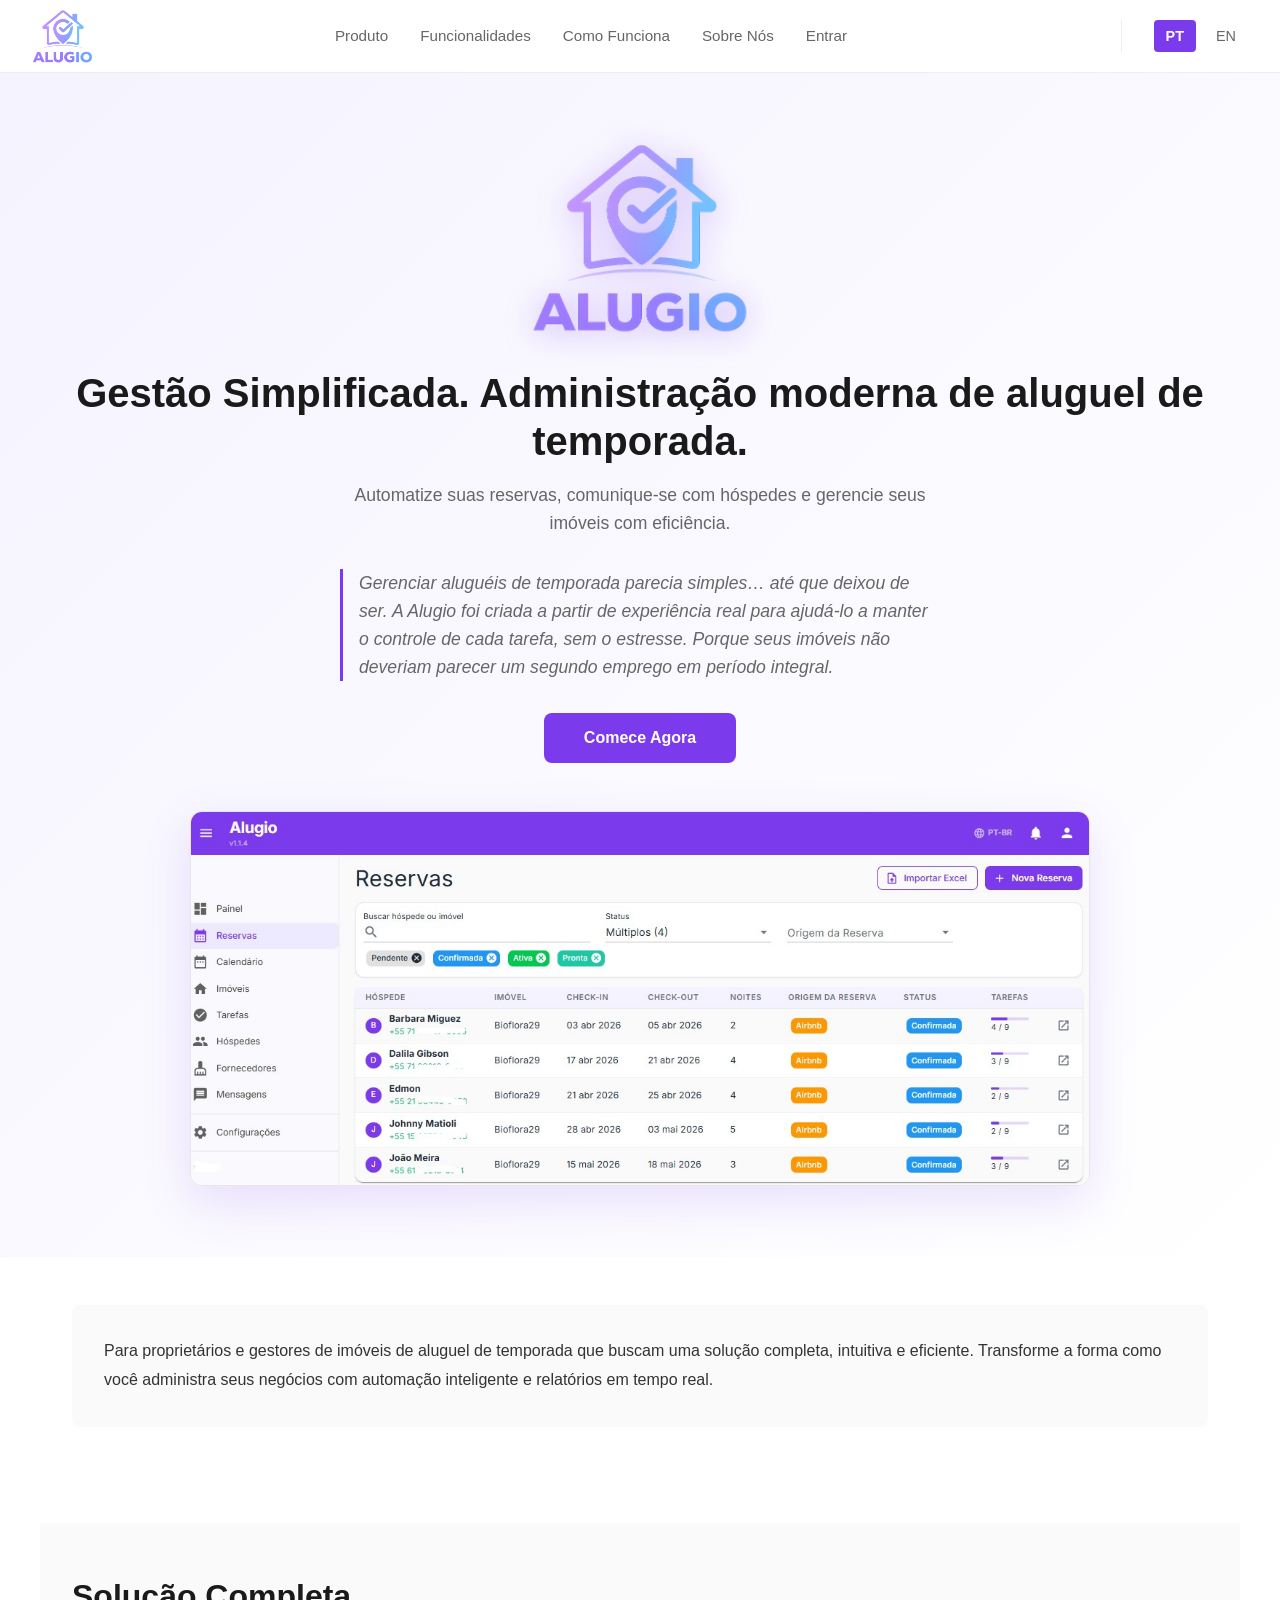
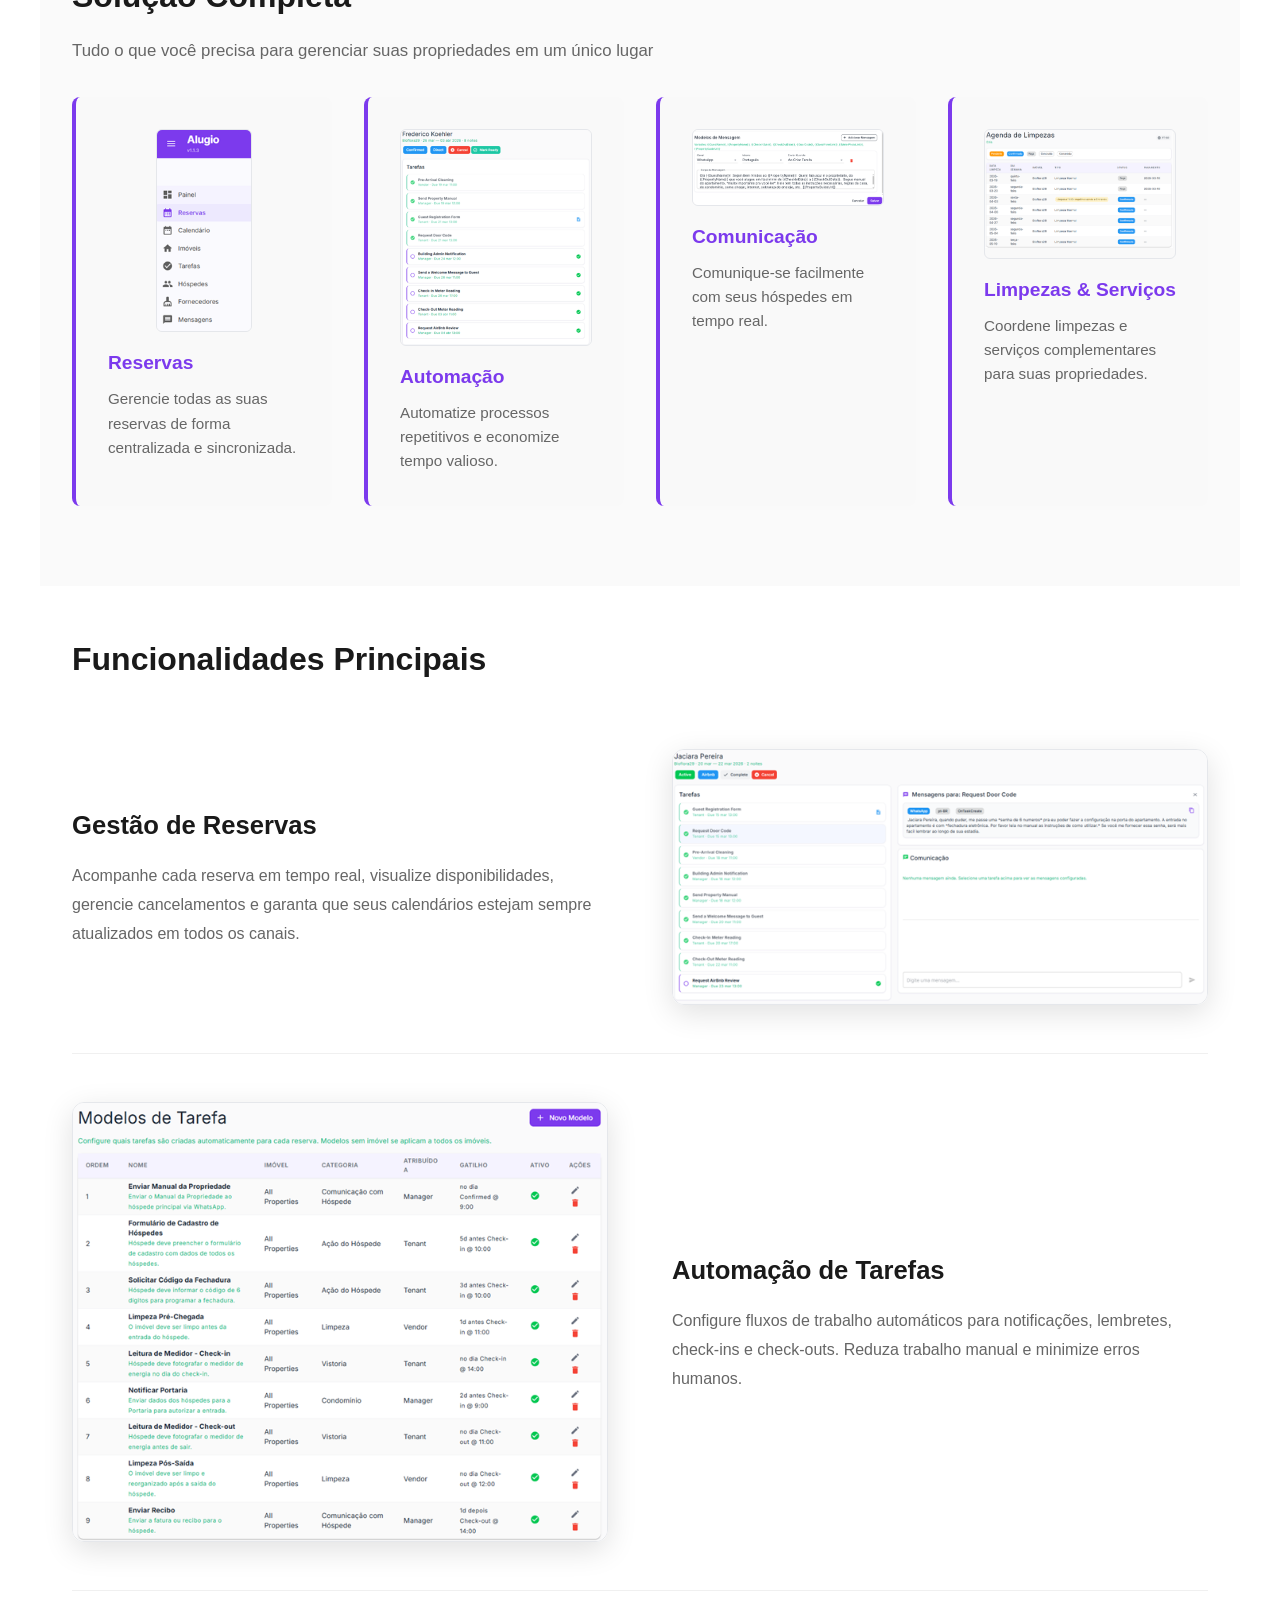
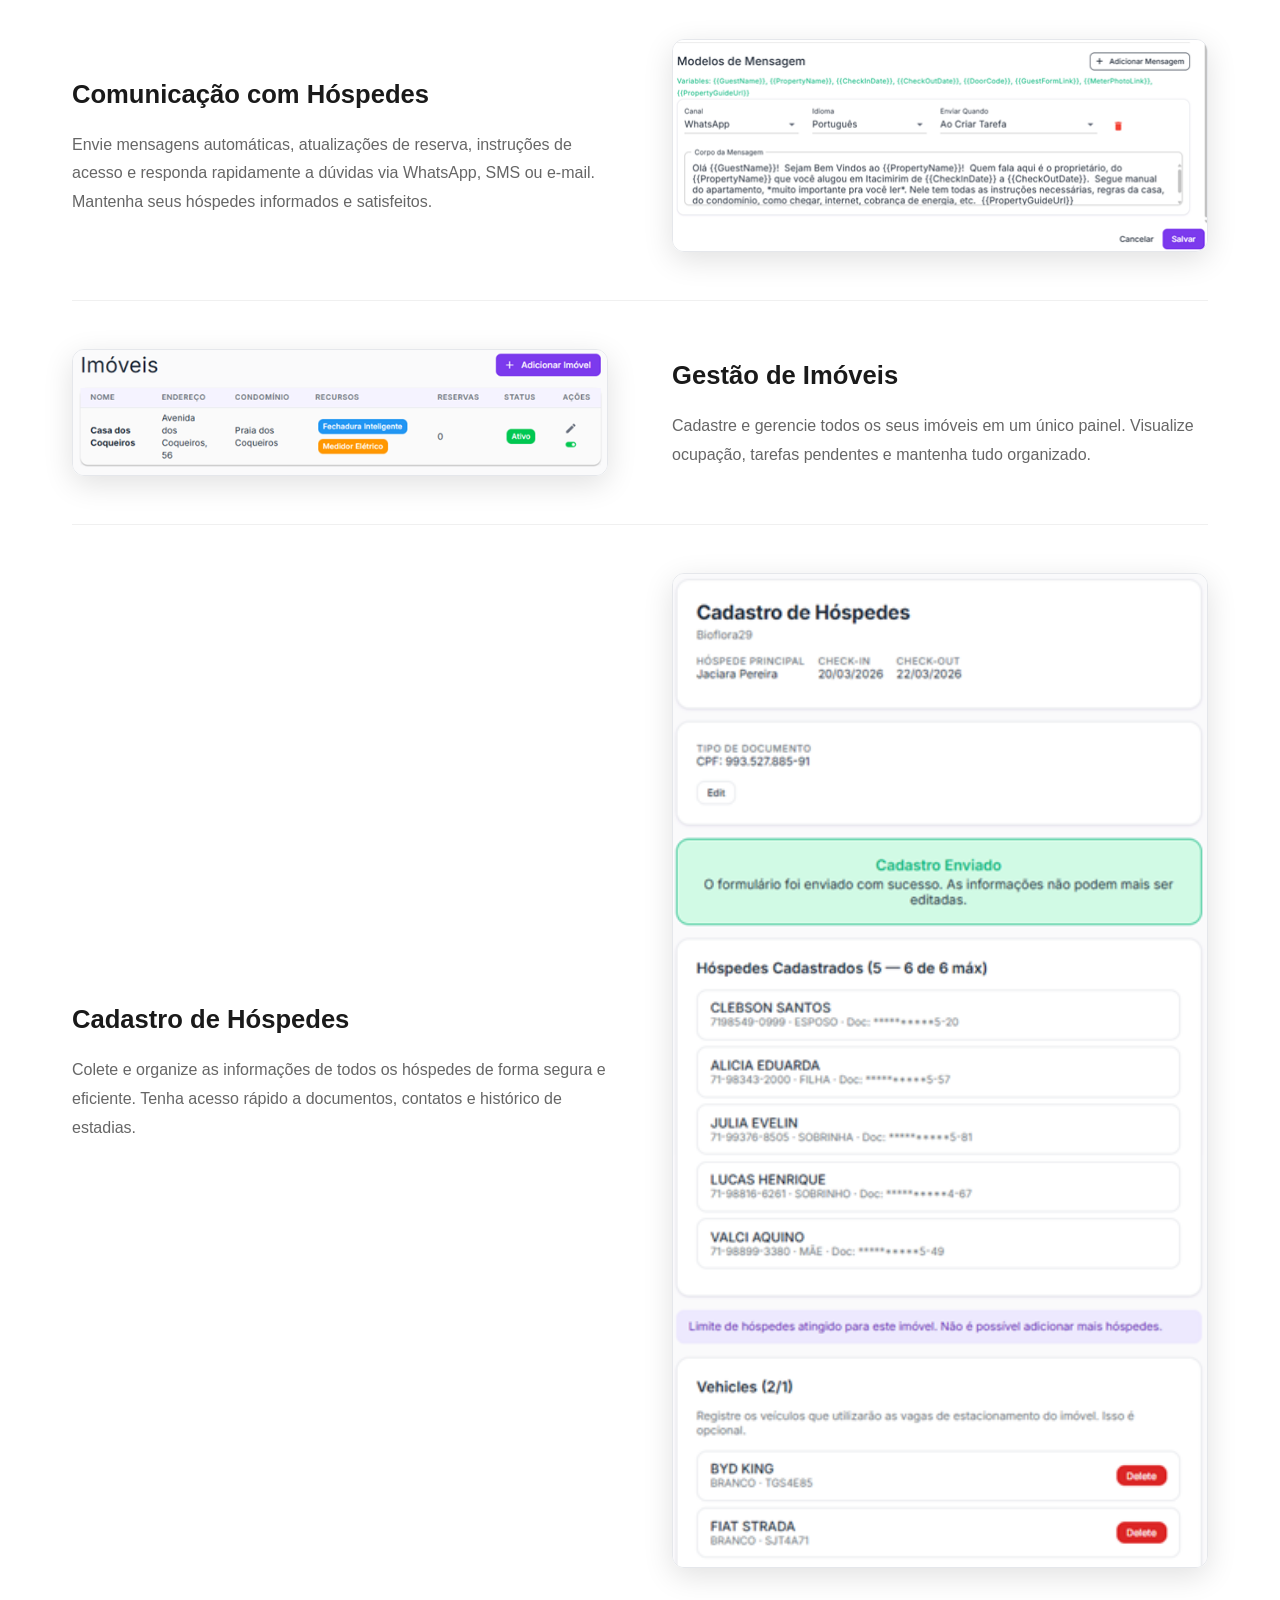
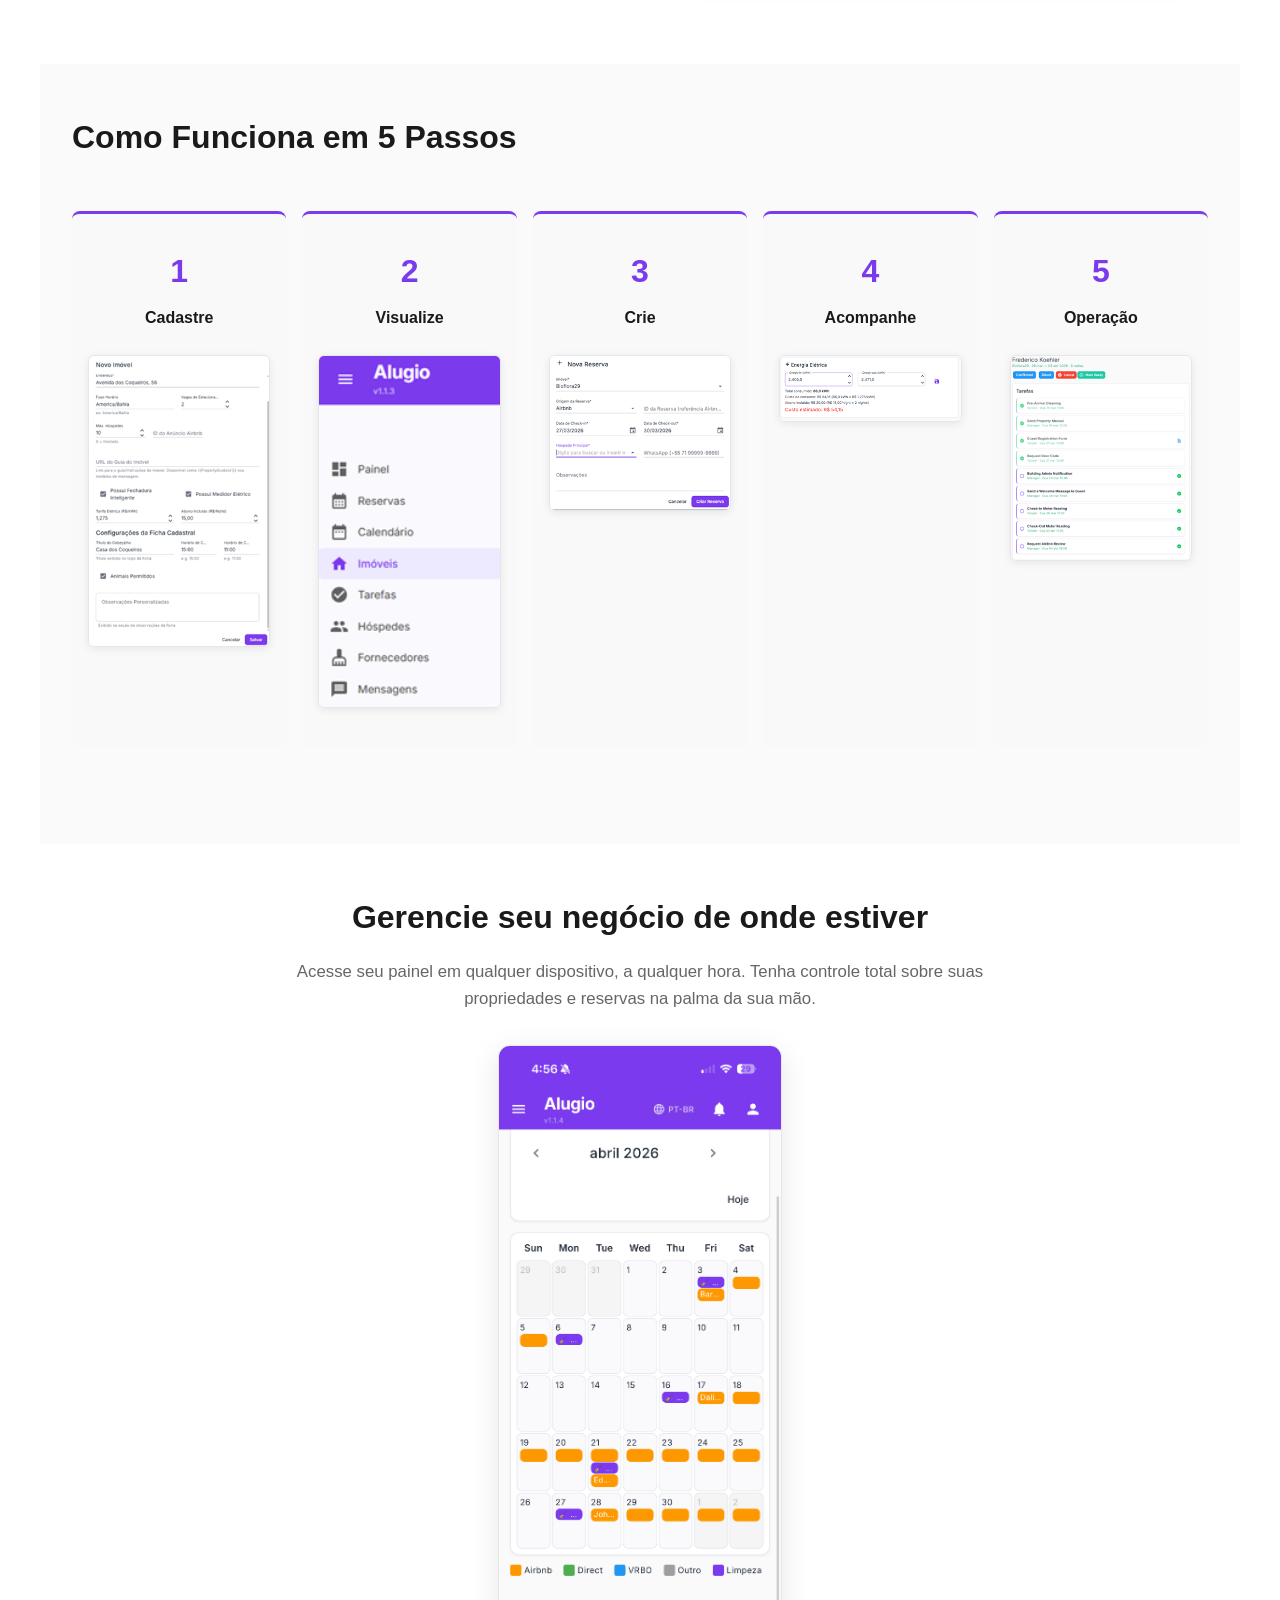
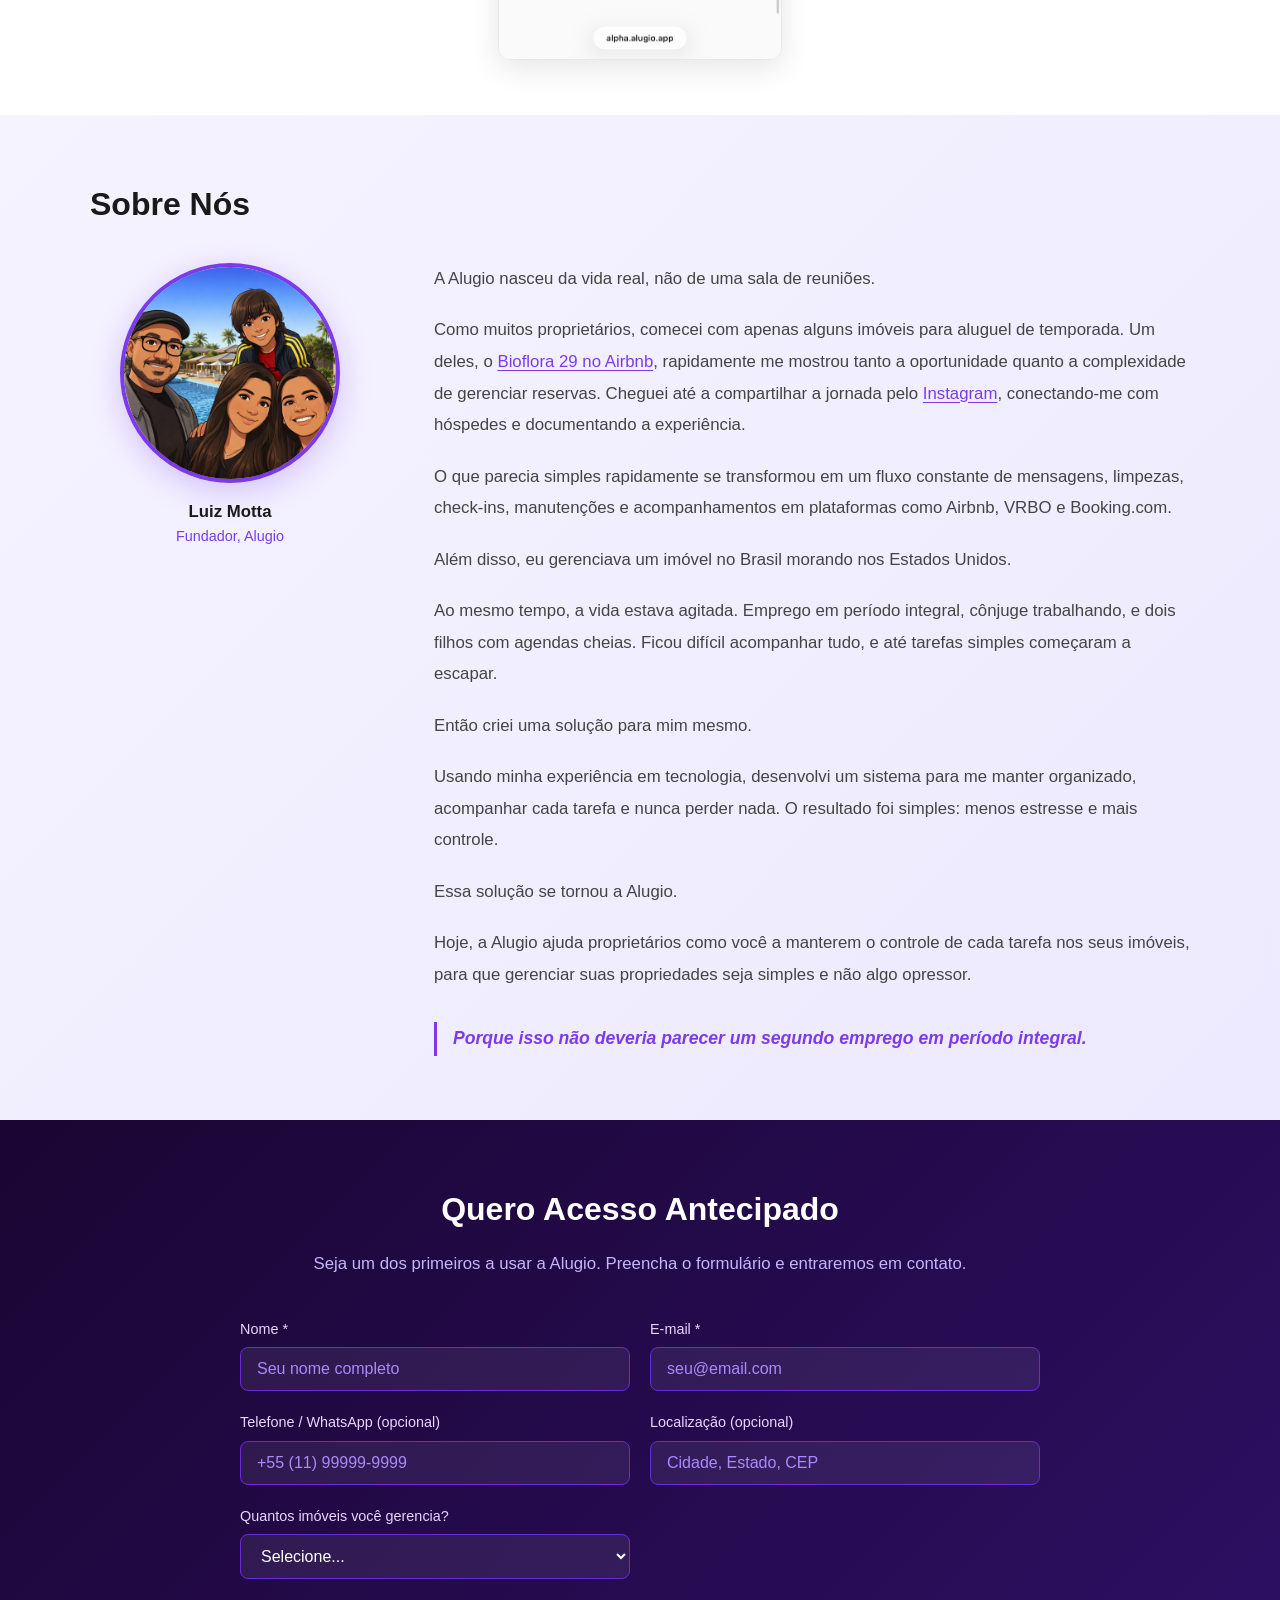
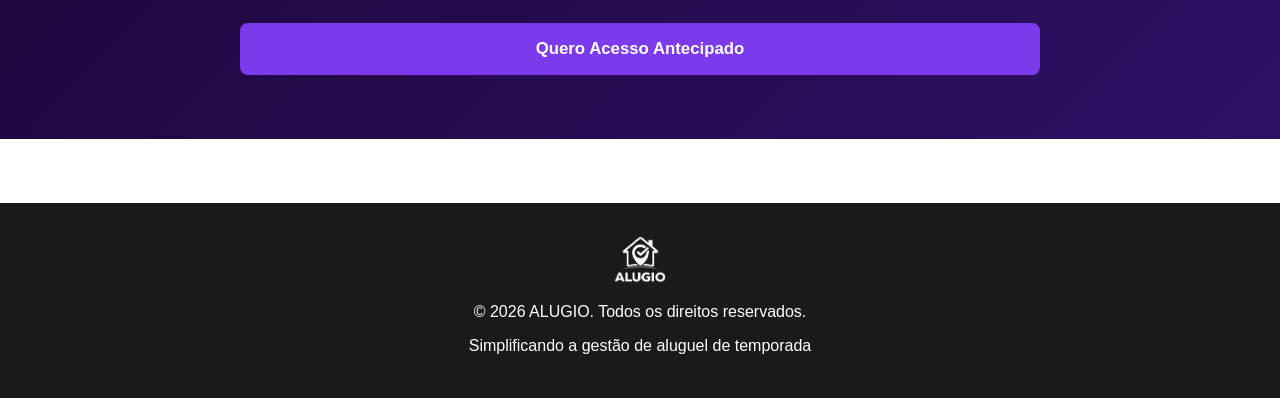
==== index.html @ 95a63d58 "Rename Landing.html to index.html for Azure Static Web Apps Co-Authored-By: Claude Sonnet 4.6 <norep" ====
<!DOCTYPE html>
<html lang="pt">
<head>
    <meta charset="UTF-8">
    <meta name="viewport" content="width=device-width, initial-scale=1.0">
    <meta name="description" content="ALUGIO - Professional landing page for vacation rental property management">
    <title>ALUGIO - Gestão Simplificada de Aluguel de Temporada</title>

    <link rel="stylesheet" href="styles.css">
    <link rel="icon" type="image/png" href="assets/LOGO - SINGLE.png">
</head>
<body>
    <header>
        <div class="logo">
            <img src="assets/LOGO - SINGLE.png" alt="ALUGIO">
        </div>
        <nav>
            <a href="#produto" data-lang-pt="Produto" data-lang-en="Product">Produto</a>
            <a href="#funcionalidades" data-lang-pt="Funcionalidades" data-lang-en="Features">Funcionalidades</a>
            <a href="#como-funciona" data-lang-pt="Como Funciona" data-lang-en="How It Works">Como Funciona</a>
            <a href="#sobre" data-lang-pt="Sobre Nós" data-lang-en="About Us">Sobre Nós</a>
            <a href="#contato" data-lang-pt="Entrar" data-lang-en="Login">Entrar</a>
        </nav>
        <div class="language-toggle">
            <button id="lang-pt" class="active" data-lang="pt">PT</button>
            <button id="lang-en" data-lang="en">EN</button>
        </div>
    </header>

    <main>
        <!-- Hero Section -->
        <section id="produto" class="hero">
            <div class="brand-banner">
                <img src="assets/LOGO - SINGLE.png" alt="ALUGIO">
            </div>
            <h1 data-lang-pt="Gestão Simplificada. Administração moderna de aluguel de temporada." data-lang-en="Simplified Management. Modern vacation rental administration.">Gestão Simplificada. Administração moderna de aluguel de temporada.</h1>
            <p data-lang-pt="Automatize suas reservas, comunique-se com hóspedes e gerencie seus imóveis com eficiência." data-lang-en="Automate your reservations, communicate with guests, and manage your properties efficiently.">Automatize suas reservas, comunique-se com hóspedes e gerencie seus imóveis com eficiência.</p>
            <p class="hero-tagline" data-lang-pt="Gerenciar aluguéis de temporada parecia simples… até que deixou de ser. A Alugio foi criada a partir de experiência real para ajudá-lo a manter o controle de cada tarefa, sem o estresse. Porque seus imóveis não deveriam parecer um segundo emprego em período integral." data-lang-en="Managing short-term rentals sounded simple… until it wasn't. Alugio was built from real experience to help you stay on top of every task, without the stress. Because your rentals shouldn't feel like a second full-time job.">Gerenciar aluguéis de temporada parecia simples… até que deixou de ser. A Alugio foi criada a partir de experiência real para ajudá-lo a manter o controle de cada tarefa, sem o estresse. Porque seus imóveis não deveriam parecer um segundo emprego em período integral.</p>
            <button class="cta-button" data-lang-pt="Comece Agora" data-lang-en="Get Started Now">Comece Agora</button>
            <div class="hero-screenshot">
                <img src="assets/reservas.jpg" alt="ALUGIO App">
            </div>
        </section>

        <!-- Features Intro -->
        <section class="section">
            <div class="features-intro">
                <p data-lang-pt="Para proprietários e gestores de imóveis de aluguel de temporada que buscam uma solução completa, intuitiva e eficiente. Transforme a forma como você administra seus negócios com automação inteligente e relatórios em tempo real." data-lang-en="For property owners and vacation rental managers seeking a complete, intuitive, and efficient solution. Transform the way you manage your business with smart automation and real-time reports.">Para proprietários e gestores de imóveis de aluguel de temporada que buscam uma solução completa, intuitiva e eficiente. Transforme a forma como você administra seus negócios com automação inteligente e relatórios em tempo real.</p>
            </div>
        </section>

        <!-- Complete Solution Section -->
        <section id="funcionalidades" class="section" style="background: #fafafa;">
            <h2 class="section-title" data-lang-pt="Solução Completa" data-lang-en="Complete Solution">Solução Completa</h2>
            <p class="section-description" data-lang-pt="Tudo o que você precisa para gerenciar suas propriedades em um único lugar" data-lang-en="Everything you need to manage your properties in one place">Tudo o que você precisa para gerenciar suas propriedades em um único lugar</p>

            <div class="features-grid">
                <div class="feature-card">
                    <img src="assets/MenuBar-Reservas.png" alt="Reservas" class="img-half">
                    <h3 data-lang-pt="Reservas" data-lang-en="Reservations">Reservas</h3>
                    <p data-lang-pt="Gerencie todas as suas reservas de forma centralizada e sincronizada." data-lang-en="Manage all your reservations in a centralized and synchronized way.">Gerencie todas as suas reservas de forma centralizada e sincronizada.</p>
                </div>

                <div class="feature-card">
                    <img src="assets/Reservas-Tarefas.png" alt="Automação">
                    <h3 data-lang-pt="Automação" data-lang-en="Automation">Automação</h3>
                    <p data-lang-pt="Automatize processos repetitivos e economize tempo valioso." data-lang-en="Automate repetitive processes and save valuable time.">Automatize processos repetitivos e economize tempo valioso.</p>
                </div>

                <div class="feature-card">
                    <img src="assets/Tarefas-Mensagens.png" alt="Comunicação">
                    <h3 data-lang-pt="Comunicação" data-lang-en="Communication">Comunicação</h3>
                    <p data-lang-pt="Comunique-se facilmente com seus hóspedes em tempo real." data-lang-en="Communicate easily with your guests in real time.">Comunique-se facilmente com seus hóspedes em tempo real.</p>
                </div>

                <div class="feature-card">
                    <img src="assets/Fornecedores-Limpezas.png" alt="Limpezas">
                    <h3 data-lang-pt="Limpezas & Serviços" data-lang-en="Cleaning & Services">Limpezas & Serviços</h3>
                    <p data-lang-pt="Coordene limpezas e serviços complementares para suas propriedades." data-lang-en="Coordinate cleaning and complementary services for your properties.">Coordene limpezas e serviços complementares para suas propriedades.</p>
                </div>
            </div>
        </section>

        <!-- Features Detail Section -->
        <section class="section">
            <h2 class="section-title" data-lang-pt="Funcionalidades Principais" data-lang-en="Key Features">Funcionalidades Principais</h2>

            <!-- Row 1: Gestão de Reservas -->
            <div class="detail-row">
                <div class="detail-text">
                    <h3 data-lang-pt="Gestão de Reservas" data-lang-en="Reservation Management">Gestão de Reservas</h3>
                    <p data-lang-pt="Acompanhe cada reserva em tempo real, visualize disponibilidades, gerencie cancelamentos e garanta que seus calendários estejam sempre atualizados em todos os canais." data-lang-en="Track each reservation in real time, view availability, manage cancellations, and ensure your calendars are always updated across all channels.">Acompanhe cada reserva em tempo real, visualize disponibilidades, gerencie cancelamentos e garanta que seus calendários estejam sempre atualizados em todos os canais.</p>
                </div>
                <div class="detail-image">
                    <img src="assets/Reservas-Detalhes.png" alt="Gestão de Reservas">
                </div>
            </div>

            <!-- Row 2: Automação de Tarefas (image left) -->
            <div class="detail-row reverse">
                <div class="detail-text">
                    <h3 data-lang-pt="Automação de Tarefas" data-lang-en="Task Automation">Automação de Tarefas</h3>
                    <p data-lang-pt="Configure fluxos de trabalho automáticos para notificações, lembretes, check-ins e check-outs. Reduza trabalho manual e minimize erros humanos." data-lang-en="Configure automatic workflows for notifications, reminders, check-ins and check-outs. Reduce manual work and minimize human errors.">Configure fluxos de trabalho automáticos para notificações, lembretes, check-ins e check-outs. Reduza trabalho manual e minimize erros humanos.</p>
                </div>
                <div class="detail-image">
                    <img src="assets/Tarefas-Modelos.png" alt="Automação de Tarefas">
                </div>
            </div>

            <!-- Row 3: Comunicação com Hóspedes -->
            <div class="detail-row">
                <div class="detail-text">
                    <h3 data-lang-pt="Comunicação com Hóspedes" data-lang-en="Guest Communication">Comunicação com Hóspedes</h3>
                    <p data-lang-pt="Envie mensagens automáticas, atualizações de reserva, instruções de acesso e responda rapidamente a dúvidas via WhatsApp, SMS ou e-mail. Mantenha seus hóspedes informados e satisfeitos." data-lang-en="Send automated messages, reservation updates, access instructions and respond quickly to questions via WhatsApp, SMS or email. Keep your guests informed and satisfied.">Envie mensagens automáticas, atualizações de reserva, instruções de acesso e responda rapidamente a dúvidas via WhatsApp, SMS ou e-mail. Mantenha seus hóspedes informados e satisfeitos.</p>
                </div>
                <div class="detail-image">
                    <img src="assets/Tarefas-Mensagens.png" alt="Comunicação com Hóspedes">
                </div>
            </div>

            <!-- Row 4: Gestão de Imóveis (image left) -->
            <div class="detail-row reverse">
                <div class="detail-text">
                    <h3 data-lang-pt="Gestão de Imóveis" data-lang-en="Property Management">Gestão de Imóveis</h3>
                    <p data-lang-pt="Cadastre e gerencie todos os seus imóveis em um único painel. Visualize ocupação, tarefas pendentes e mantenha tudo organizado." data-lang-en="Register and manage all your properties in a single dashboard. View occupancy, pending tasks, and keep everything organized.">Cadastre e gerencie todos os seus imóveis em um único painel. Visualize ocupação, tarefas pendentes e mantenha tudo organizado.</p>
                </div>
                <div class="detail-image">
                    <img src="assets/Imoveis-list.png" alt="Gestão de Imóveis">
                </div>
            </div>

            <!-- Row 5: Cadastro de Hóspedes -->
            <div class="detail-row">
                <div class="detail-text">
                    <h3 data-lang-pt="Cadastro de Hóspedes" data-lang-en="Guest Registration">Cadastro de Hóspedes</h3>
                    <p data-lang-pt="Colete e organize as informações de todos os hóspedes de forma segura e eficiente. Tenha acesso rápido a documentos, contatos e histórico de estadias." data-lang-en="Collect and organize guest information securely and efficiently. Quickly access documents, contacts, and stay history.">Colete e organize as informações de todos os hóspedes de forma segura e eficiente. Tenha acesso rápido a documentos, contatos e histórico de estadias.</p>
                </div>
                <div class="detail-image">
                    <img src="assets/Reservas-FichaDeCadastro.png" alt="Cadastro de Hóspedes">
                </div>
            </div>
        </section>

        <!-- Process Section -->
        <section id="como-funciona" class="section" style="background: #fafafa;">
            <h2 class="section-title" data-lang-pt="Como Funciona em 5 Passos" data-lang-en="How It Works in 5 Steps">Como Funciona em 5 Passos</h2>

            <div class="steps-container">
                <div class="step">
                    <div class="step-number">1</div>
                    <div class="step-title" data-lang-pt="Cadastre" data-lang-en="Register">Cadastre</div>
                    <img src="assets/Imovies-NovoImovel.png" alt="Cadastre seu imóvel">
                </div>
                <div class="step">
                    <div class="step-number">2</div>
                    <div class="step-title" data-lang-pt="Visualize" data-lang-en="Visualize">Visualize</div>
                    <img src="assets/MenuBar-Imoveis.png" alt="Visualize seus imóveis">
                </div>
                <div class="step">
                    <div class="step-number">3</div>
                    <div class="step-title" data-lang-pt="Crie" data-lang-en="Create">Crie</div>
                    <img src="assets/Reservas-NovaReserva.png" alt="Crie uma reserva">
                </div>
                <div class="step">
                    <div class="step-number">4</div>
                    <div class="step-title" data-lang-pt="Acompanhe" data-lang-en="Monitor">Acompanhe</div>
                    <img src="assets/Reservas-Energia.png" alt="Acompanhe sua operação">
                </div>
                <div class="step">
                    <div class="step-number">5</div>
                    <div class="step-title" data-lang-pt="Operação" data-lang-en="Operations">Operação</div>
                    <img src="assets/Reservas-Tarefas.png" alt="Operação completa">
                </div>
            </div>
        </section>

        <!-- Management Section -->
        <section id="contato" class="section">
            <h2 class="section-title" data-lang-pt="Gerencie seu negócio de onde estiver" data-lang-en="Manage your business from anywhere">Gerencie seu negócio de onde estiver</h2>
            <p class="section-description" data-lang-pt="Acesse seu painel em qualquer dispositivo, a qualquer hora. Tenha controle total sobre suas propriedades e reservas na palma da sua mão." data-lang-en="Access your dashboard on any device, anytime. Have full control of your properties and reservations in the palm of your hand.">Acesse seu painel em qualquer dispositivo, a qualquer hora. Tenha controle total sobre suas propriedades e reservas na palma da sua mão.</p>
            <div class="management-screenshot">
                <img src="assets/calendario.png" alt="Calendário ALUGIO">
            </div>
        </section>
    </main>

    <!-- About Us Section -->
    <section id="sobre" class="about-section">
        <div class="about-inner">
        <h2 class="section-title" data-lang-pt="Sobre Nós" data-lang-en="About Us">Sobre Nós</h2>

        <div class="about-layout">
            <div class="about-avatar">
                <img src="assets/AboutUs-Avatar.png" alt="Founder">
                <div class="avatar-name">Luiz Motta</div>
                <div class="avatar-role" data-lang-pt="Fundador, Alugio" data-lang-en="Founder, Alugio">Fundador, Alugio</div>
            </div>

        <!-- English -->
        <div class="about-text lang-block" data-lang-block="en">
            <p>Alugio was born out of real life, not a boardroom.</p>
            <p>Like many property owners, I started with just a few short-term rentals. One of them, <a href="http://airbnb.com/h/bioflora29" target="_blank" rel="noopener noreferrer">Bioflora 29 on Airbnb</a>, quickly showed me both the opportunity and the complexity behind managing bookings. I even shared the journey through <a href="https://www.instagram.com/bioflora29" target="_blank" rel="noopener noreferrer">Instagram</a>, connecting with guests and documenting the experience.</p>
            <p>What seemed simple quickly turned into a constant flow of messages, cleanings, check-ins, maintenance, and follow-ups across platforms like Airbnb, VRBO, and Booking.com.</p>
            <p>On top of that, I was managing a property in Brazil while living in the United States.</p>
            <p>At the same time, life was busy. A full-time job, a working spouse, and two kids with packed schedules. It became overwhelming to keep up with everything, and even easy-to-forget tasks started slipping through.</p>
            <p>So I built a solution for myself.</p>
            <p>Using my background in technology, I created a system to stay organized, track every task, and never miss anything. The result was simple: less stress and more control.</p>
            <p>That solution became Alugio.</p>
            <p>Today, Alugio helps property owners like you stay on top of every task across your rentals, so managing your properties feels simple, not overwhelming.</p>
            <p class="closing">Because it shouldn't feel like a second full-time job.</p>
        </div>

        <!-- Portuguese -->
        <div class="about-text lang-block active" data-lang-block="pt">
            <p>A Alugio nasceu da vida real, não de uma sala de reuniões.</p>
            <p>Como muitos proprietários, comecei com apenas alguns imóveis para aluguel de temporada. Um deles, o <a href="http://airbnb.com.br/h/bioflora29" target="_blank" rel="noopener noreferrer">Bioflora 29 no Airbnb</a>, rapidamente me mostrou tanto a oportunidade quanto a complexidade de gerenciar reservas. Cheguei até a compartilhar a jornada pelo <a href="https://www.instagram.com/bioflora29" target="_blank" rel="noopener noreferrer">Instagram</a>, conectando-me com hóspedes e documentando a experiência.</p>
            <p>O que parecia simples rapidamente se transformou em um fluxo constante de mensagens, limpezas, check-ins, manutenções e acompanhamentos em plataformas como Airbnb, VRBO e Booking.com.</p>
            <p>Além disso, eu gerenciava um imóvel no Brasil morando nos Estados Unidos.</p>
            <p>Ao mesmo tempo, a vida estava agitada. Emprego em período integral, cônjuge trabalhando, e dois filhos com agendas cheias. Ficou difícil acompanhar tudo, e até tarefas simples começaram a escapar.</p>
            <p>Então criei uma solução para mim mesmo.</p>
            <p>Usando minha experiência em tecnologia, desenvolvi um sistema para me manter organizado, acompanhar cada tarefa e nunca perder nada. O resultado foi simples: menos estresse e mais controle.</p>
            <p>Essa solução se tornou a Alugio.</p>
            <p>Hoje, a Alugio ajuda proprietários como você a manterem o controle de cada tarefa nos seus imóveis, para que gerenciar suas propriedades seja simples e não algo opressor.</p>
            <p class="closing">Porque isso não deveria parecer um segundo emprego em período integral.</p>
        </div>

        </div><!-- end about-layout -->
        </div><!-- end about-inner -->
    </section>

    <!-- Lead Capture Section -->
    <section id="early-access" class="lead-section">
        <div class="lead-inner">
            <h2 class="section-title" data-lang-pt="Quero Acesso Antecipado" data-lang-en="Get Early Access">Quero Acesso Antecipado</h2>
            <p class="section-description" data-lang-pt="Seja um dos primeiros a usar a Alugio. Preencha o formulário e entraremos em contato." data-lang-en="Be among the first to use Alugio. Fill in the form and we'll be in touch.">Seja um dos primeiros a usar a Alugio. Preencha o formulário e entraremos em contato.</p>

            <form id="lead-form" novalidate>
                <div class="form-row">
                    <div class="form-group">
                        <label for="lead-name" data-lang-pt="Nome *" data-lang-en="Name *">Nome *</label>
                        <input type="text" id="lead-name" name="name" required
                            data-placeholder-pt="Seu nome completo"
                            data-placeholder-en="Your full name"
                            placeholder="Seu nome completo">
                    </div>
                    <div class="form-group">
                        <label for="lead-email" data-lang-pt="E-mail *" data-lang-en="Email *">E-mail *</label>
                        <input type="email" id="lead-email" name="email" required
                            data-placeholder-pt="seu@email.com"
                            data-placeholder-en="your@email.com"
                            placeholder="seu@email.com">
                    </div>
                </div>

                <div class="form-row">
                    <div class="form-group">
                        <label for="lead-phone" data-lang-pt="Telefone / WhatsApp (opcional)" data-lang-en="Phone / WhatsApp (optional)">Telefone / WhatsApp (opcional)</label>
                        <input type="tel" id="lead-phone" name="phone"
                            data-placeholder-pt="+55 (11) 99999-9999"
                            data-placeholder-en="+1 (555) 000-0000"
                            placeholder="+55 (11) 99999-9999">
                    </div>
                    <div class="form-group">
                        <label for="lead-location" data-lang-pt="Localização (opcional)" data-lang-en="Location (optional)">Localização (opcional)</label>
                        <input type="text" id="lead-location" name="location"
                            data-placeholder-pt="Cidade, Estado, CEP"
                            data-placeholder-en="City, State, ZIP"
                            placeholder="Cidade, Estado, CEP">
                    </div>
                </div>

                <div class="form-row">
                    <div class="form-group">
                        <label for="lead-properties" data-lang-pt="Quantos imóveis você gerencia?" data-lang-en="How many properties do you manage?">Quantos imóveis você gerencia?</label>
                        <select id="lead-properties" name="propertyCount">
                            <option value="" data-lang-pt="Selecione..." data-lang-en="Select...">Selecione...</option>
                            <option value="1">1</option>
                            <option value="2-5">2 – 5</option>
                            <option value="6-10">6 – 10</option>
                            <option value="11-20">11 – 20</option>
                            <option value="20+">20+</option>
                        </select>
                    </div>
                </div>

                <div id="lead-feedback" class="lead-feedback hidden"></div>

                <button type="submit" class="cta-button" id="lead-submit">
                    <span id="lead-btn-text" data-lang-pt="Quero Acesso Antecipado" data-lang-en="Request Early Access">Quero Acesso Antecipado</span>
                </button>
            </form>
        </div>
    </section>

    <footer>
        <img src="assets/LOGO - SINGLE.png" alt="ALUGIO" class="footer-logo">
        <p>&copy; 2026 ALUGIO. <span data-lang-pt="Todos os direitos reservados." data-lang-en="All rights reserved.">Todos os direitos reservados.</span></p>
        <p data-lang-pt="Simplificando a gestão de aluguel de temporada" data-lang-en="Simplifying vacation rental management">Simplificando a gestão de aluguel de temporada</p>
    </footer>

    <script src="script.js" defer></script>
</body>
</html>
---- styles.css ----
/* ============================================================
   ALUGIO — Main Stylesheet
   ============================================================ */

/* ----- Reset & Base ---------------------------------------- */
* {
    margin: 0;
    padding: 0;
    box-sizing: border-box;
}

html {
    scroll-behavior: smooth;
}

body {
    font-family: 'Inter', -apple-system, BlinkMacSystemFont, 'Segoe UI', sans-serif;
    line-height: 1.6;
    color: #333;
    background-color: #fff;
}

/* Scroll offset fix for sticky header */
section[id] {
    scroll-margin-top: 80px;
}

/* ----- Header & Navigation --------------------------------- */
header {
    background: #fff;
    padding: 0.5rem 2rem;
    display: flex;
    justify-content: space-between;
    align-items: center;
    border-bottom: 1px solid #eee;
    position: sticky;
    top: 0;
    z-index: 100;
}

.logo img {
    height: 56px;
    width: auto;
    display: block;
}

.footer-logo {
    height: 48px;
    width: auto;
    margin: 0 auto 1rem;
    display: block;
    filter: brightness(0) invert(1);
}

nav {
    display: flex;
    gap: 2rem;
    align-items: center;
}

nav a {
    text-decoration: none;
    color: #666;
    font-size: 0.95rem;
    transition: color 0.3s;
}

nav a:hover {
    color: #7c3aed;
}

.language-toggle {
    display: flex;
    gap: 0.5rem;
    align-items: center;
    margin-left: 2rem;
    padding-left: 2rem;
    border-left: 1px solid #eee;
}

.language-toggle button {
    background: none;
    border: none;
    cursor: pointer;
    padding: 0.5rem 0.75rem;
    font-size: 0.9rem;
    color: #666;
    transition: all 0.3s;
    border-radius: 4px;
}

.language-toggle button.active {
    background: #7c3aed;
    color: white;
    font-weight: 600;
}

.language-toggle button:hover:not(.active) {
    background: #f0f0f0;
}

/* ----- Brand Banner ---------------------------------------- */
.brand-banner {
    text-align: center;
    margin-bottom: 1.5rem;
}

.brand-banner img {
    height: 200px;
    width: auto;
    filter: drop-shadow(0 4px 16px rgba(124, 58, 237, 0.35));
}

/* ----- Hero ------------------------------------------------ */
.hero {
    padding: 4rem 2rem;
    text-align: center;
    background: linear-gradient(135deg, #f5f3ff 0%, #fff 100%);
}

.hero h1 {
    font-size: 2.5rem;
    color: #1a1a1a;
    margin-bottom: 1rem;
    line-height: 1.2;
}

.hero p {
    font-size: 1.1rem;
    color: #666;
    margin-bottom: 2rem;
    max-width: 600px;
    margin-left: auto;
    margin-right: auto;
}

.hero-tagline {
    font-size: 1.05rem;
    color: #4b5563;
    font-style: italic;
    max-width: 620px;
    margin-left: auto;
    margin-right: auto;
    margin-bottom: 2rem !important;
    border-left: 3px solid #7c3aed;
    padding-left: 1rem;
    text-align: left;
}

.cta-button {
    display: inline-block;
    background: #7c3aed;
    color: white;
    padding: 1rem 2.5rem;
    border-radius: 8px;
    text-decoration: none;
    font-weight: 600;
    transition: background 0.3s;
    border: none;
    cursor: pointer;
    font-size: 1rem;
}

.cta-button:hover {
    background: #6d28d9;
}

.hero-screenshot {
    margin: 3rem auto 0;
    max-width: 900px;
}

.hero-screenshot img {
    width: 100%;
    border-radius: 12px;
    box-shadow: 0 16px 48px rgba(124, 58, 237, 0.15);
    border: 1px solid #e5e7eb;
}

/* ----- Sections -------------------------------------------- */
.section {
    padding: 3rem 2rem;
    max-width: 1200px;
    margin: 0 auto;
}

.section-title {
    font-size: 2rem;
    color: #1a1a1a;
    margin-bottom: 1rem;
    font-weight: 700;
}

.section-description {
    color: #666;
    font-size: 1.05rem;
    margin-bottom: 2rem;
    max-width: 700px;
}

.features-intro {
    background: #fafafa;
    padding: 2rem;
    border-radius: 8px;
    margin-bottom: 3rem;
    line-height: 1.8;
}

/* ----- Feature Cards --------------------------------------- */
.features-grid {
    display: grid;
    grid-template-columns: repeat(auto-fit, minmax(250px, 1fr));
    gap: 2rem;
    margin: 2rem 0;
}

.feature-card {
    background: #f9f9f9;
    padding: 2rem;
    border-radius: 8px;
    border-left: 4px solid #7c3aed;
}

.feature-card img {
    width: 100%;
    border-radius: 6px;
    margin-bottom: 1rem;
    border: 1px solid #e5e7eb;
    display: block;
}

.feature-card img.img-half {
    width: 50%;
    margin-left: auto;
    margin-right: auto;
}

.feature-card h3 {
    color: #7c3aed;
    margin-bottom: 0.5rem;
    font-size: 1.2rem;
}

.feature-card p {
    color: #666;
    font-size: 0.95rem;
}

/* ----- Detail Rows (text + screenshot) --------------------- */
.detail-row {
    display: grid;
    grid-template-columns: 1fr 1fr;
    gap: 4rem;
    align-items: center;
    padding: 3rem 0;
    border-bottom: 1px solid #f0f0f0;
}

.detail-row:last-child {
    border-bottom: none;
}

.detail-row.reverse {
    direction: rtl;
}

.detail-row.reverse > * {
    direction: ltr;
}

.detail-text h3 {
    font-size: 1.6rem;
    color: #1a1a1a;
    margin-bottom: 1rem;
    font-weight: 700;
}

.detail-text p {
    color: #666;
    line-height: 1.8;
    font-size: 1rem;
}

.detail-image img {
    width: 100%;
    border-radius: 12px;
    box-shadow: 0 8px 30px rgba(0, 0, 0, 0.12);
    border: 1px solid #e5e7eb;
    display: block;
}

/* ----- Steps ----------------------------------------------- */
.steps-container {
    display: grid;
    grid-template-columns: repeat(auto-fit, minmax(150px, 1fr));
    gap: 1rem;
    margin: 3rem 0;
}

.step {
    text-align: center;
    padding: 2rem 1rem;
    background: #f9f9f9;
    border-radius: 8px;
    border-top: 3px solid #7c3aed;
}

.step-number {
    font-size: 2rem;
    font-weight: 700;
    color: #7c3aed;
    margin-bottom: 0.5rem;
}

.step-title {
    font-weight: 600;
    color: #1a1a1a;
    margin-bottom: 0.75rem;
}

.step img {
    width: 100%;
    border-radius: 6px;
    margin-top: 0.75rem;
    border: 1px solid #e5e7eb;
    box-shadow: 0 2px 8px rgba(0, 0, 0, 0.08);
}

/* ----- Management Section ---------------------------------- */
#contato .section-title,
#contato .section-description {
    text-align: center;
    margin-left: auto;
    margin-right: auto;
}

.management-screenshot {
    margin-top: 2rem;
    text-align: center;
}

.management-screenshot img {
    width: 25%;
    border-radius: 12px;
    box-shadow: 0 8px 30px rgba(0, 0, 0, 0.1);
    border: 1px solid #e5e7eb;
}

/* ----- About Us -------------------------------------------- */
.about-section {
    background: linear-gradient(135deg, #f5f3ff 0%, #ede9fe 100%);
    padding: 4rem 2rem;
}

.about-inner {
    max-width: 1100px;
    margin: 0 auto;
}

.about-layout {
    display: grid;
    grid-template-columns: 280px 1fr;
    gap: 4rem;
    align-items: start;
    margin-top: 2rem;
}

.about-avatar {
    position: sticky;
    top: 100px;
    text-align: center;
}

.about-avatar img {
    width: 220px;
    height: 220px;
    border-radius: 50%;
    object-fit: cover;
    border: 4px solid #7c3aed;
    box-shadow: 0 8px 30px rgba(124, 58, 237, 0.25);
    display: block;
    margin: 0 auto 1rem;
}

.about-avatar .avatar-name {
    font-weight: 700;
    color: #1a1a1a;
    font-size: 1.05rem;
}

.about-avatar .avatar-role {
    color: #7c3aed;
    font-size: 0.9rem;
}

.about-text p {
    color: #444;
    font-size: 1.05rem;
    line-height: 1.9;
    margin-bottom: 1.2rem;
}

.about-text p:last-child {
    margin-bottom: 0;
}

.about-text a {
    color: #7c3aed;
    text-decoration: underline;
    text-underline-offset: 3px;
    transition: color 0.2s;
}

.about-text a:hover {
    color: #6d28d9;
}

.about-text .closing {
    font-style: italic;
    color: #7c3aed;
    font-weight: 600;
    font-size: 1.1rem;
    border-left: 3px solid #7c3aed;
    padding-left: 1rem;
    margin-top: 2rem;
}

/* ----- Language Blocks ------------------------------------- */
.lang-block {
    display: none;
}

.lang-block.active {
    display: block;
}

/* ----- Lead Capture Form ----------------------------------- */
.lead-section {
    background: linear-gradient(135deg, #1a0533 0%, #2e1065 100%);
    padding: 4rem 2rem;
}

.lead-inner {
    max-width: 800px;
    margin: 0 auto;
}

.lead-section .section-title {
    color: #fff;
    text-align: center;
}

.lead-section .section-description {
    color: #c4b5fd;
    text-align: center;
    margin-left: auto;
    margin-right: auto;
    margin-bottom: 2.5rem;
}

.form-row {
    display: grid;
    grid-template-columns: 1fr 1fr;
    gap: 1.25rem;
    margin-bottom: 1.25rem;
}

.form-group {
    display: flex;
    flex-direction: column;
    gap: 0.4rem;
}

.form-group label {
    color: #e9d5ff;
    font-size: 0.9rem;
    font-weight: 500;
}

.form-group input,
.form-group select {
    padding: 0.75rem 1rem;
    border-radius: 8px;
    border: 1px solid #6d28d9;
    background: rgba(255, 255, 255, 0.07);
    color: #fff;
    font-size: 1rem;
    transition: border-color 0.2s, background 0.2s;
    outline: none;
}

.form-group input::placeholder {
    color: #a78bfa;
}

.form-group input:focus,
.form-group select:focus {
    border-color: #a78bfa;
    background: rgba(255, 255, 255, 0.12);
}

.form-group input.error,
.form-group select.error {
    border-color: #f87171;
}

.form-group select option {
    background: #1e1b4b;
    color: #fff;
}

#lead-form .cta-button {
    width: 100%;
    margin-top: 1.5rem;
    padding: 1rem;
    font-size: 1.05rem;
}

#lead-form .cta-button:disabled {
    opacity: 0.7;
    cursor: not-allowed;
}

.lead-feedback {
    padding: 1rem;
    border-radius: 8px;
    text-align: center;
    font-weight: 500;
    margin-top: 0.5rem;
}

.lead-feedback.success {
    background: rgba(52, 211, 153, 0.15);
    color: #6ee7b7;
    border: 1px solid #34d399;
}

.lead-feedback.error {
    background: rgba(248, 113, 113, 0.15);
    color: #fca5a5;
    border: 1px solid #f87171;
}

@media (max-width: 768px) {
    .form-row {
        grid-template-columns: 1fr;
    }
}

/* ----- Footer ---------------------------------------------- */
footer {
    background: #1a1a1a;
    color: #fff;
    padding: 2rem;
    text-align: center;
    margin-top: 4rem;
}

footer p {
    margin-bottom: 0.5rem;
}

/* ----- Utilities ------------------------------------------- */
.hidden {
    display: none;
}

.container-flex {
    display: flex;
    flex-direction: column;
    gap: 2rem;
}

/* ----- Responsive ------------------------------------------ */
@media (max-width: 768px) {
    .hero h1 {
        font-size: 1.8rem;
    }

    header {
        flex-direction: column;
        gap: 1rem;
    }

    nav {
        gap: 1rem;
        flex-wrap: wrap;
    }

    .language-toggle {
        margin-left: 0;
        padding-left: 0;
        border-left: none;
        width: 100%;
        justify-content: center;
    }

    .features-grid {
        grid-template-columns: 1fr;
    }

    .detail-row,
    .detail-row.reverse {
        grid-template-columns: 1fr;
        direction: ltr;
        gap: 2rem;
    }

    .about-layout {
        grid-template-columns: 1fr;
        gap: 2rem;
    }

    .about-avatar {
        position: static;
    }

    .management-screenshot img {
        width: 60%;
    }
}
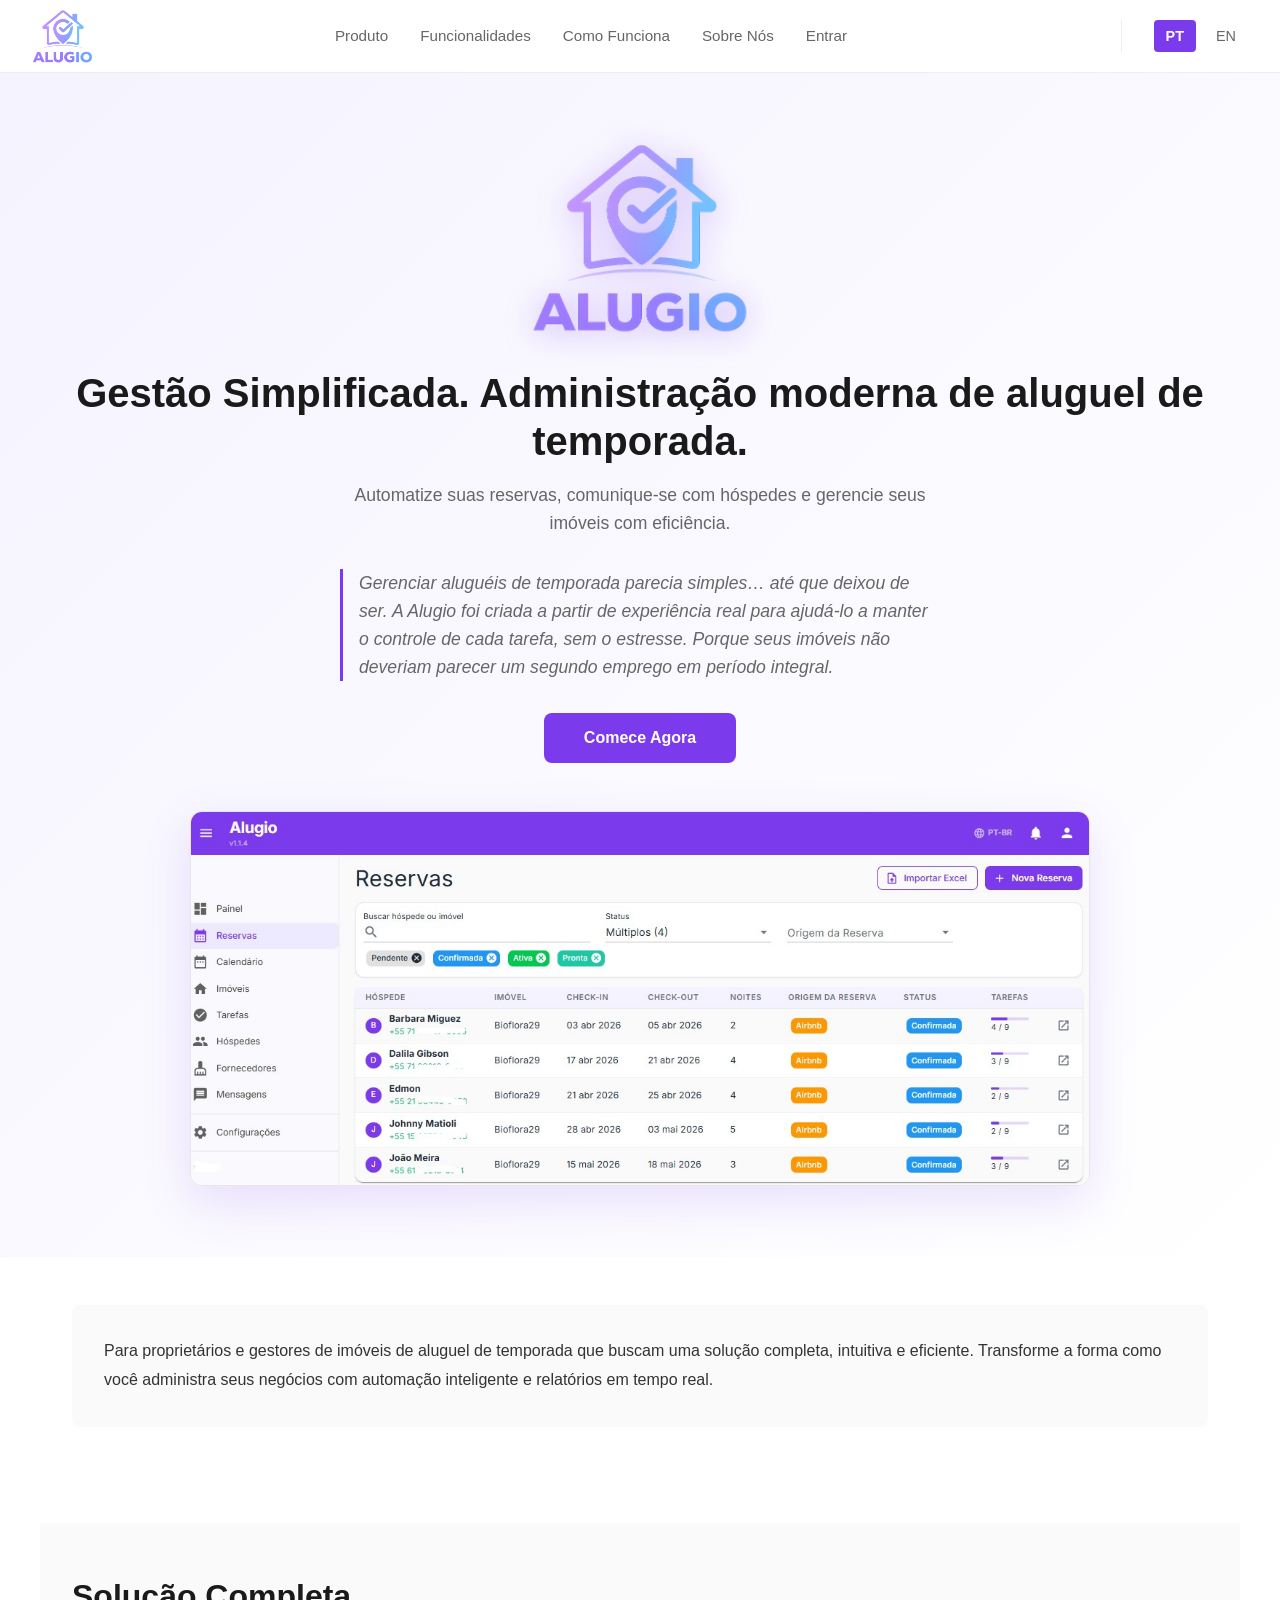
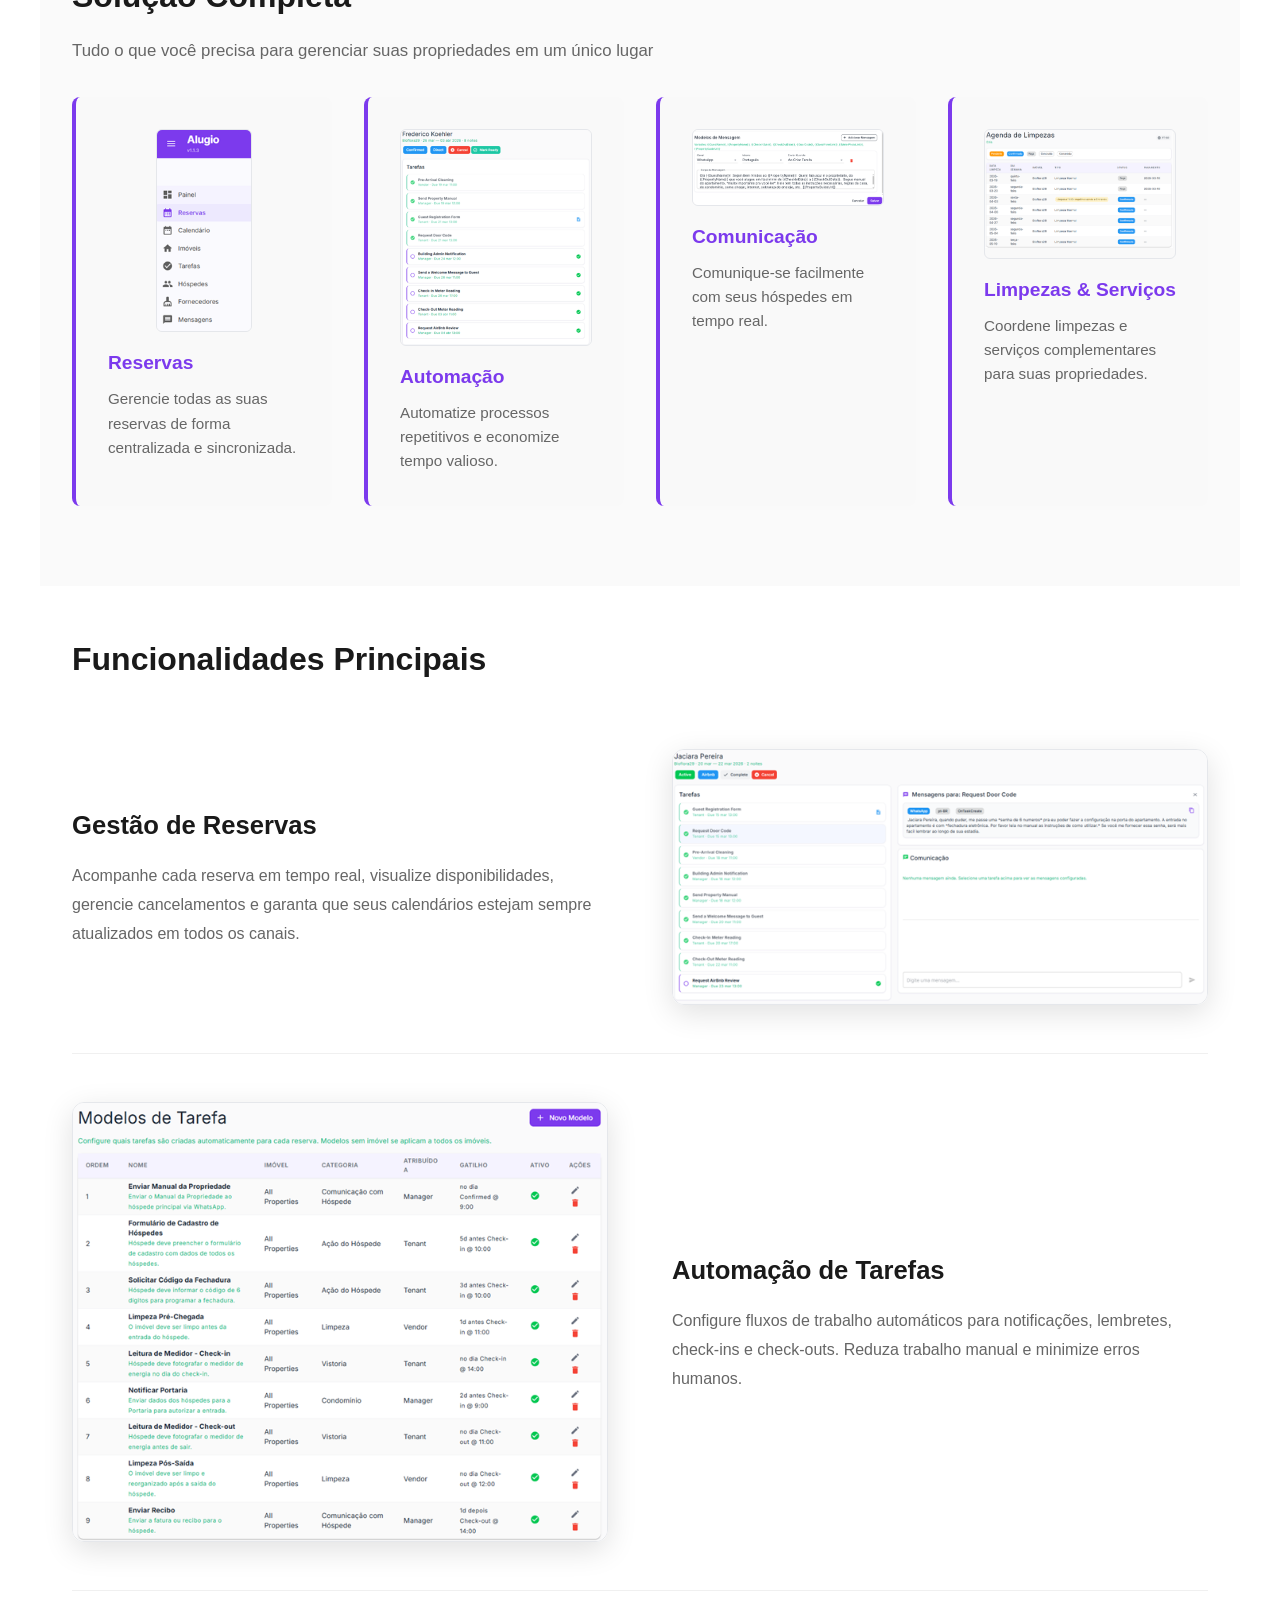
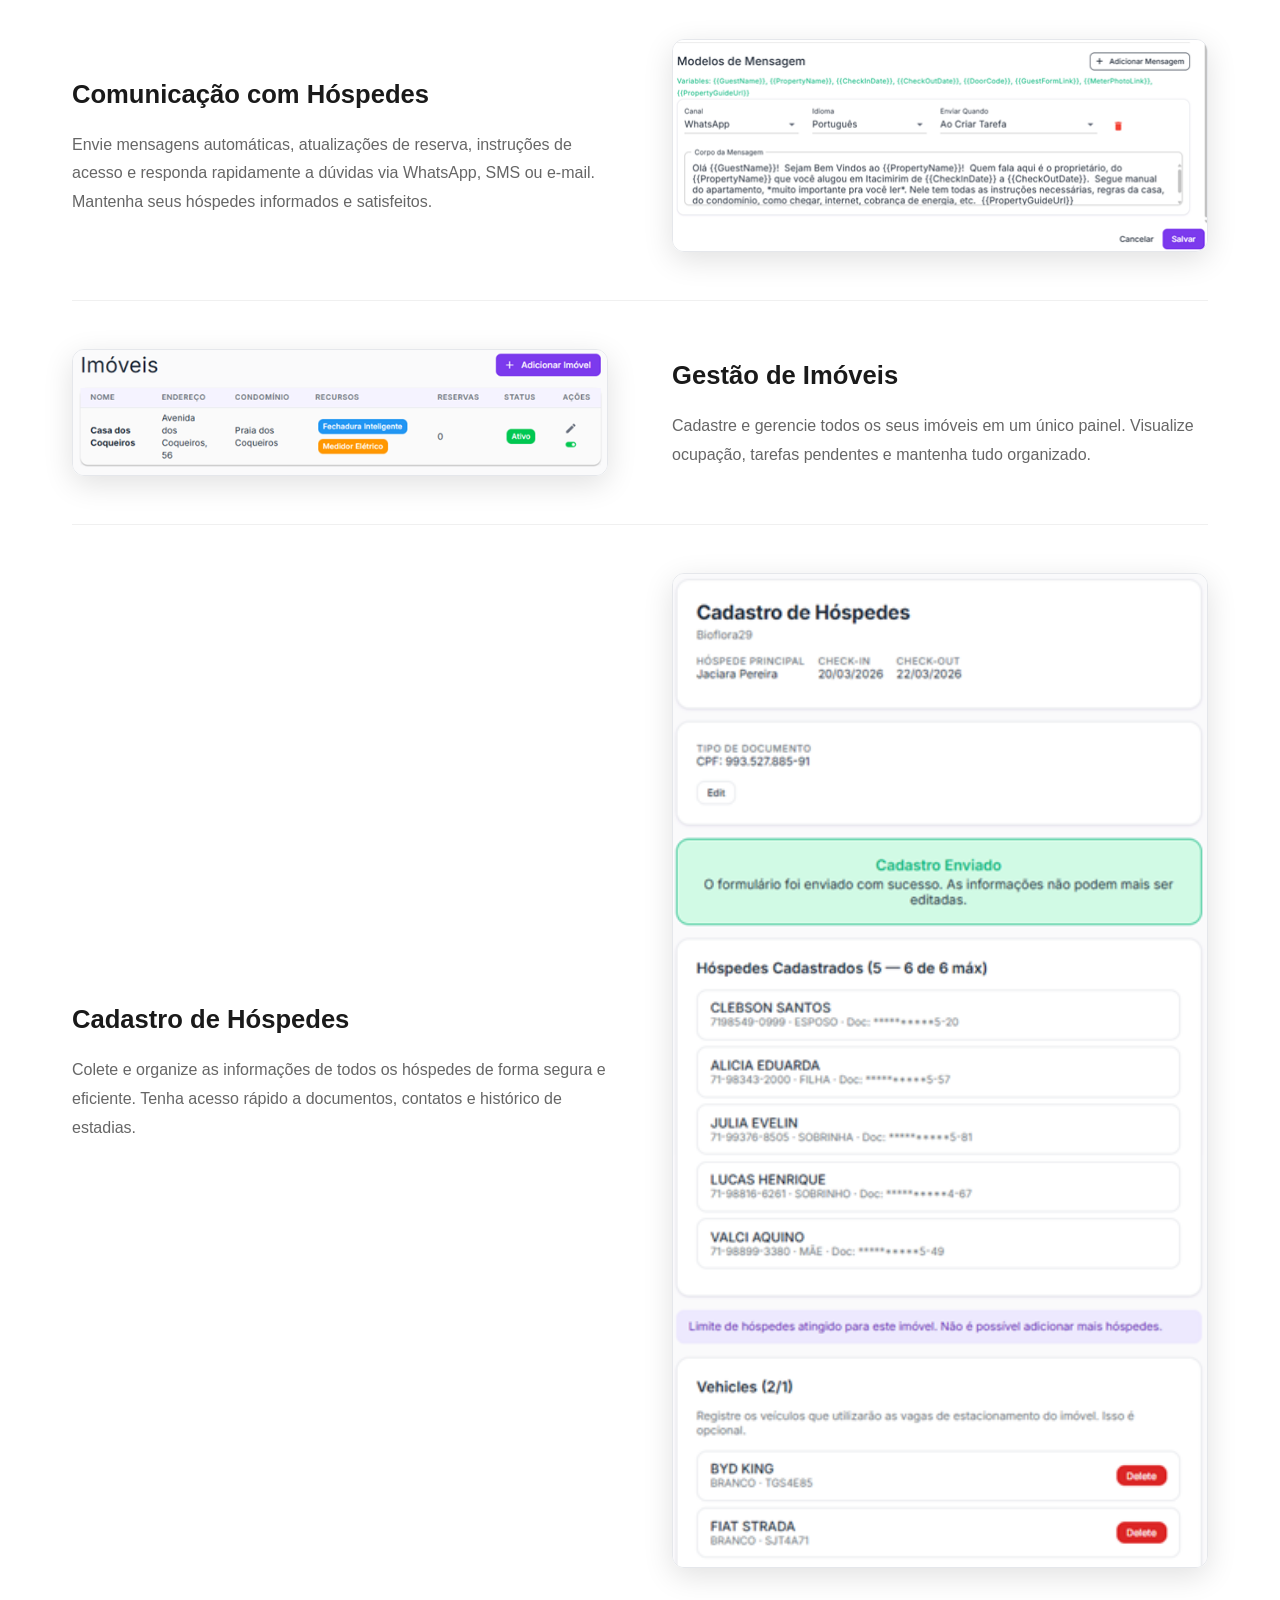
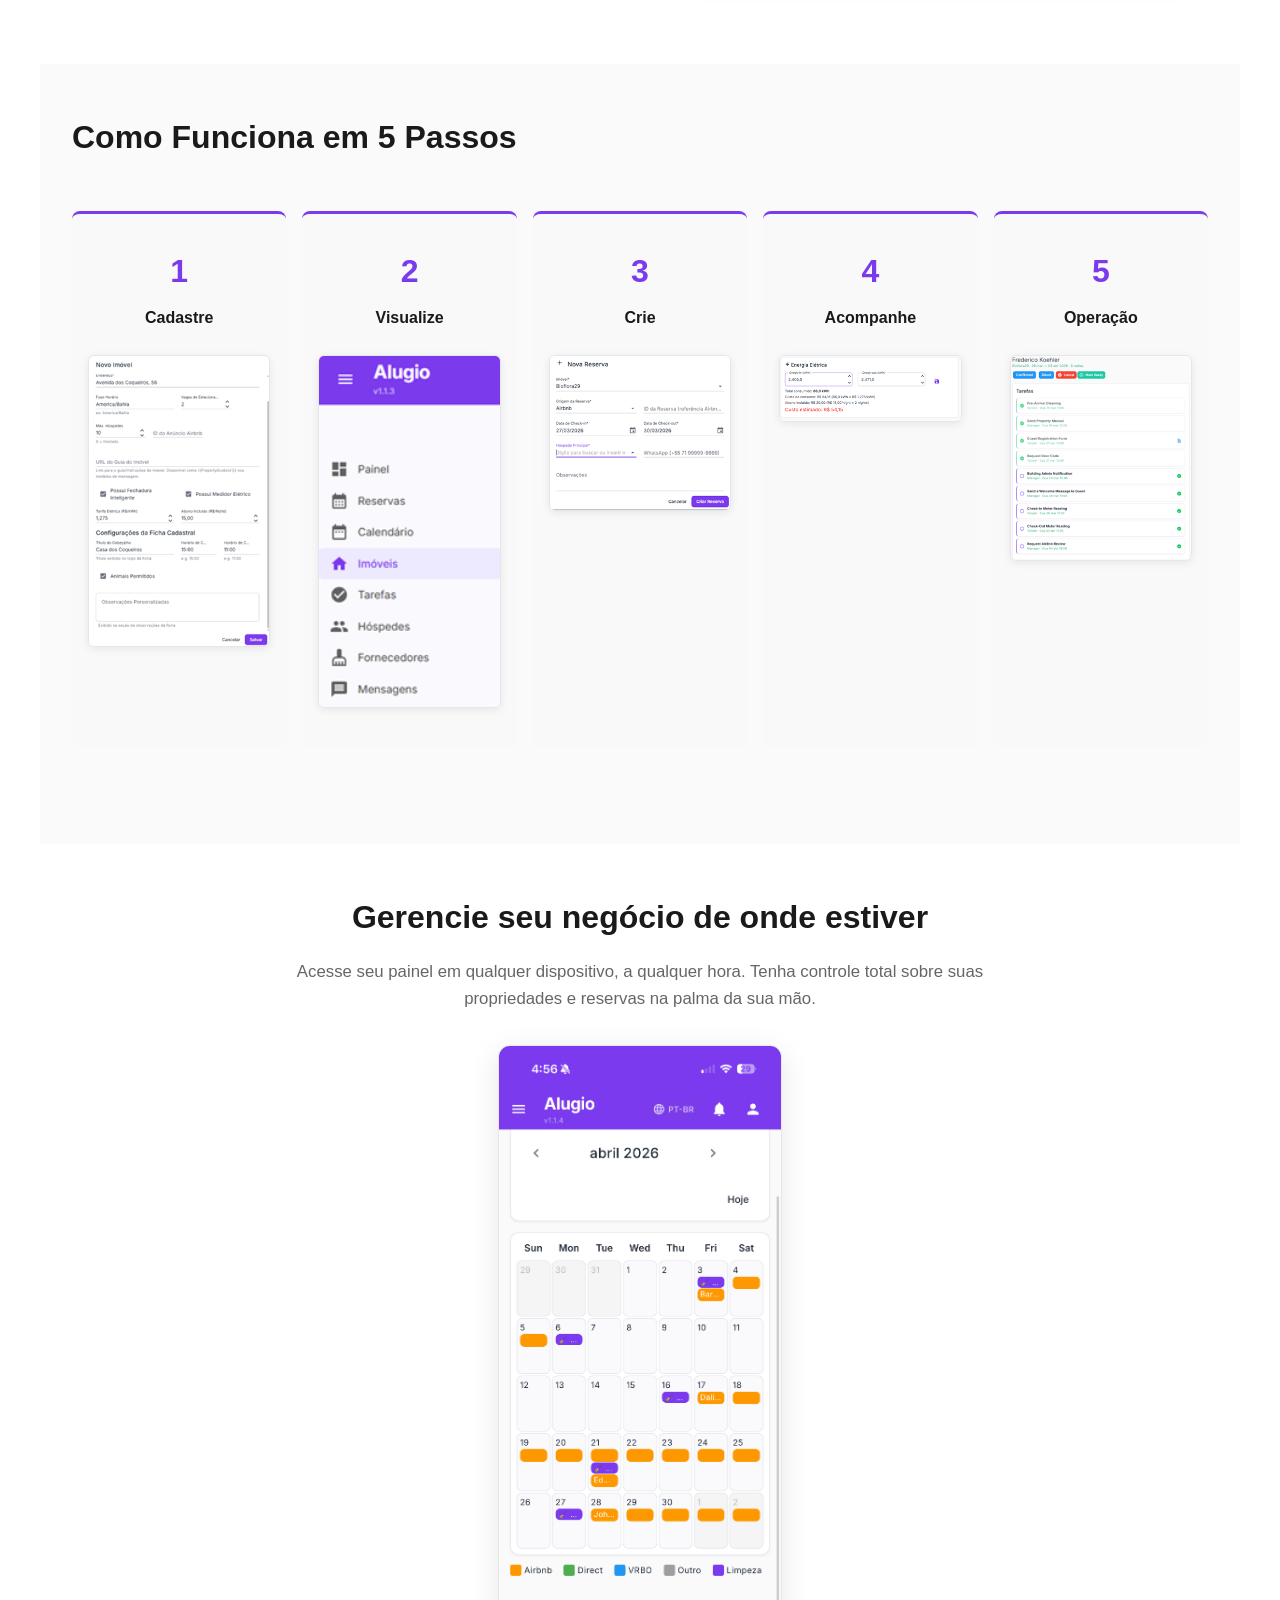
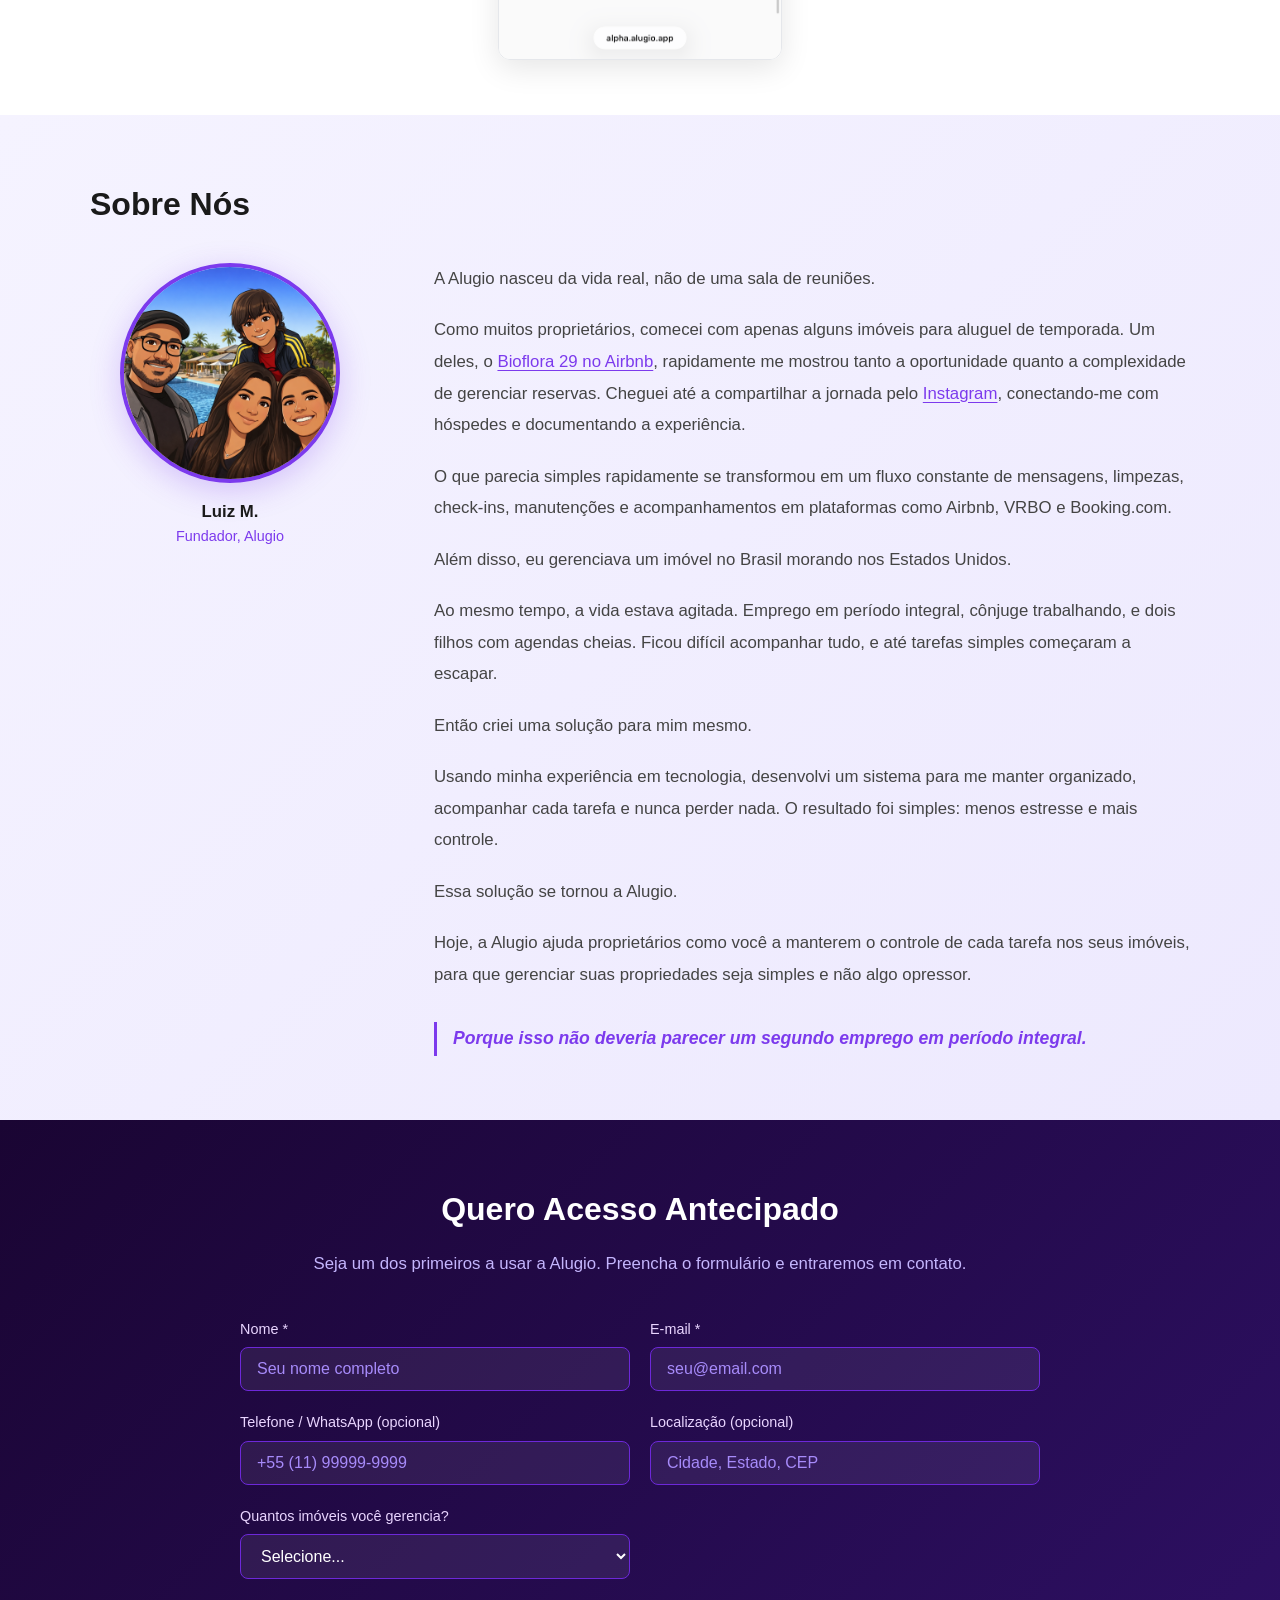
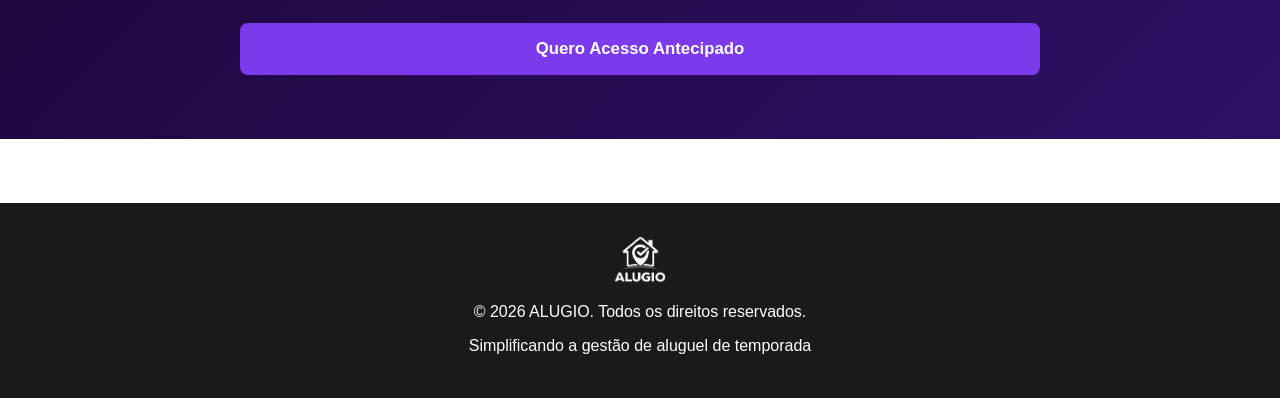
==== commit 94acc24e: "Fixed name" ====
--- a/index.html
+++ b/index.html
@@ -192,7 +192,7 @@
         <div class="about-layout">
             <div class="about-avatar">
                 <img src="assets/AboutUs-Avatar.png" alt="Founder">
-                <div class="avatar-name">Luiz Motta</div>
+                <div class="avatar-name">Luiz M.</div>
                 <div class="avatar-role" data-lang-pt="Fundador, Alugio" data-lang-en="Founder, Alugio">Fundador, Alugio</div>
             </div>
 
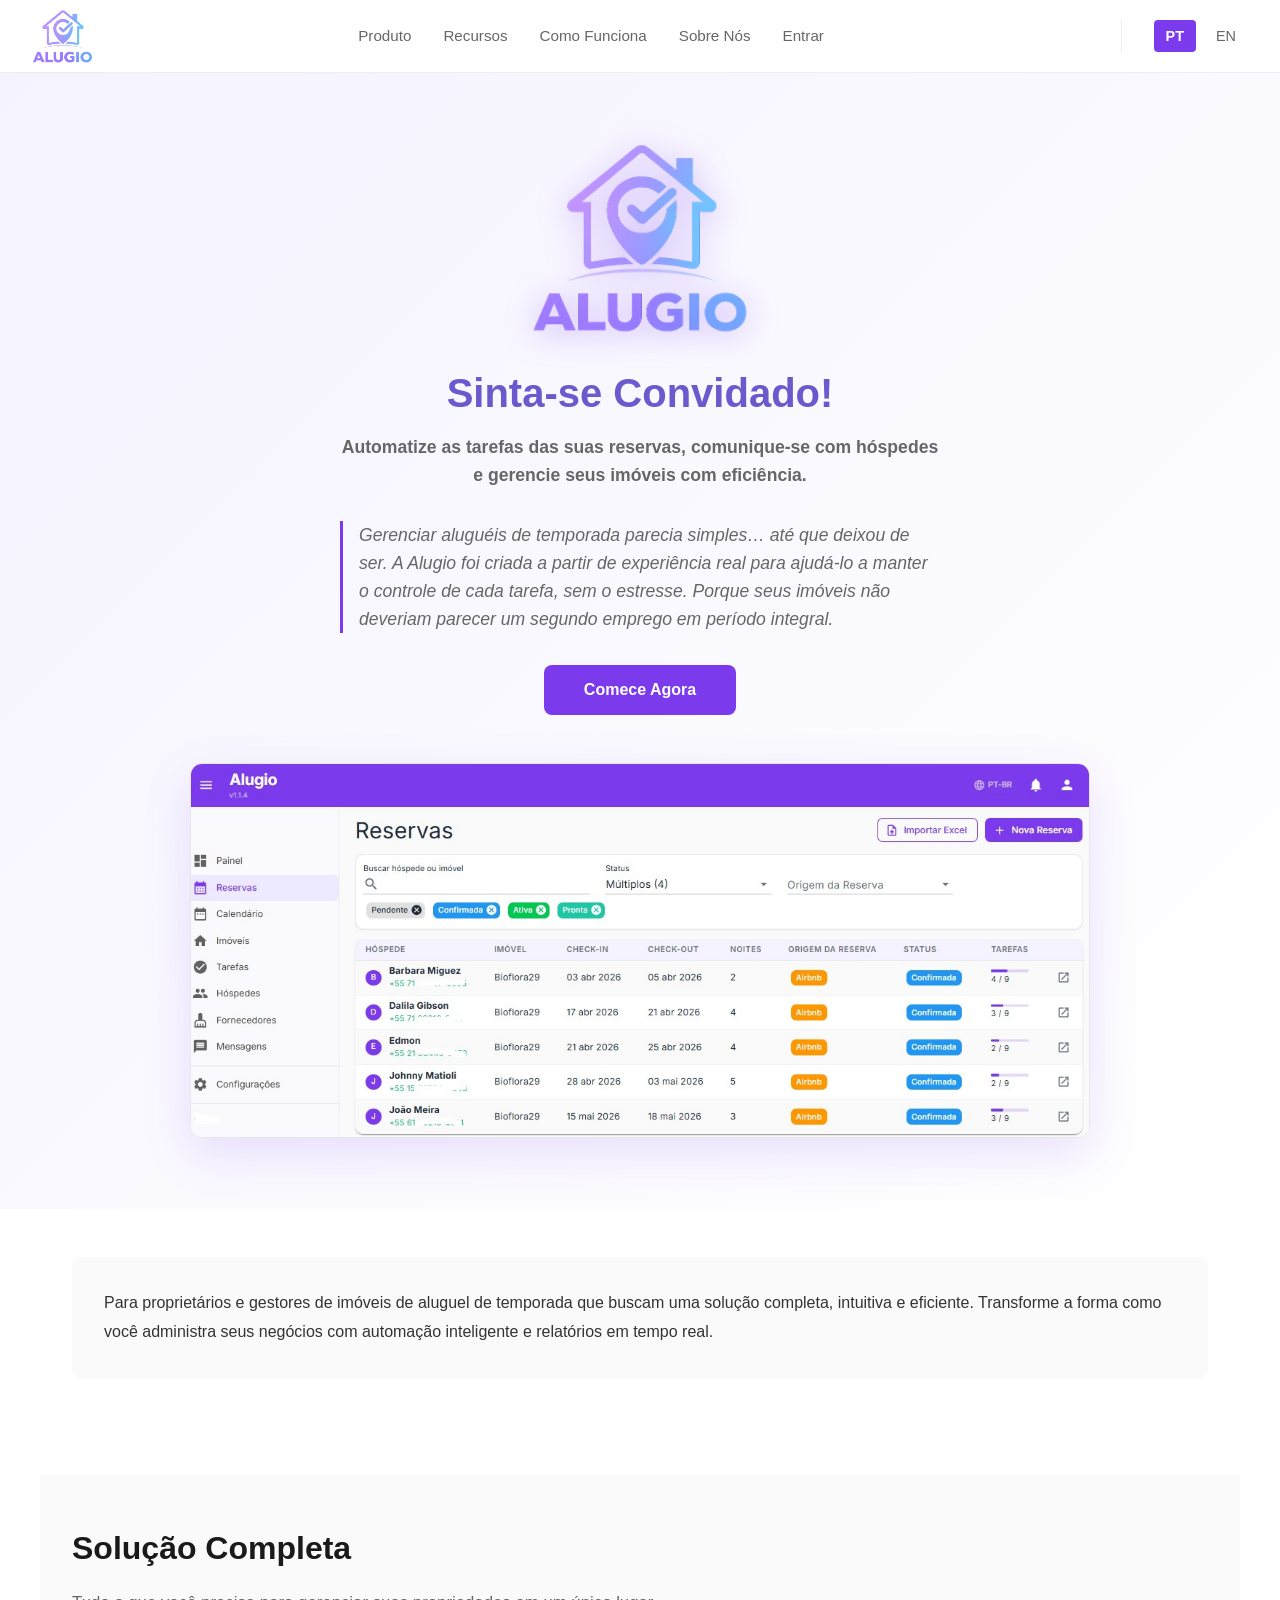
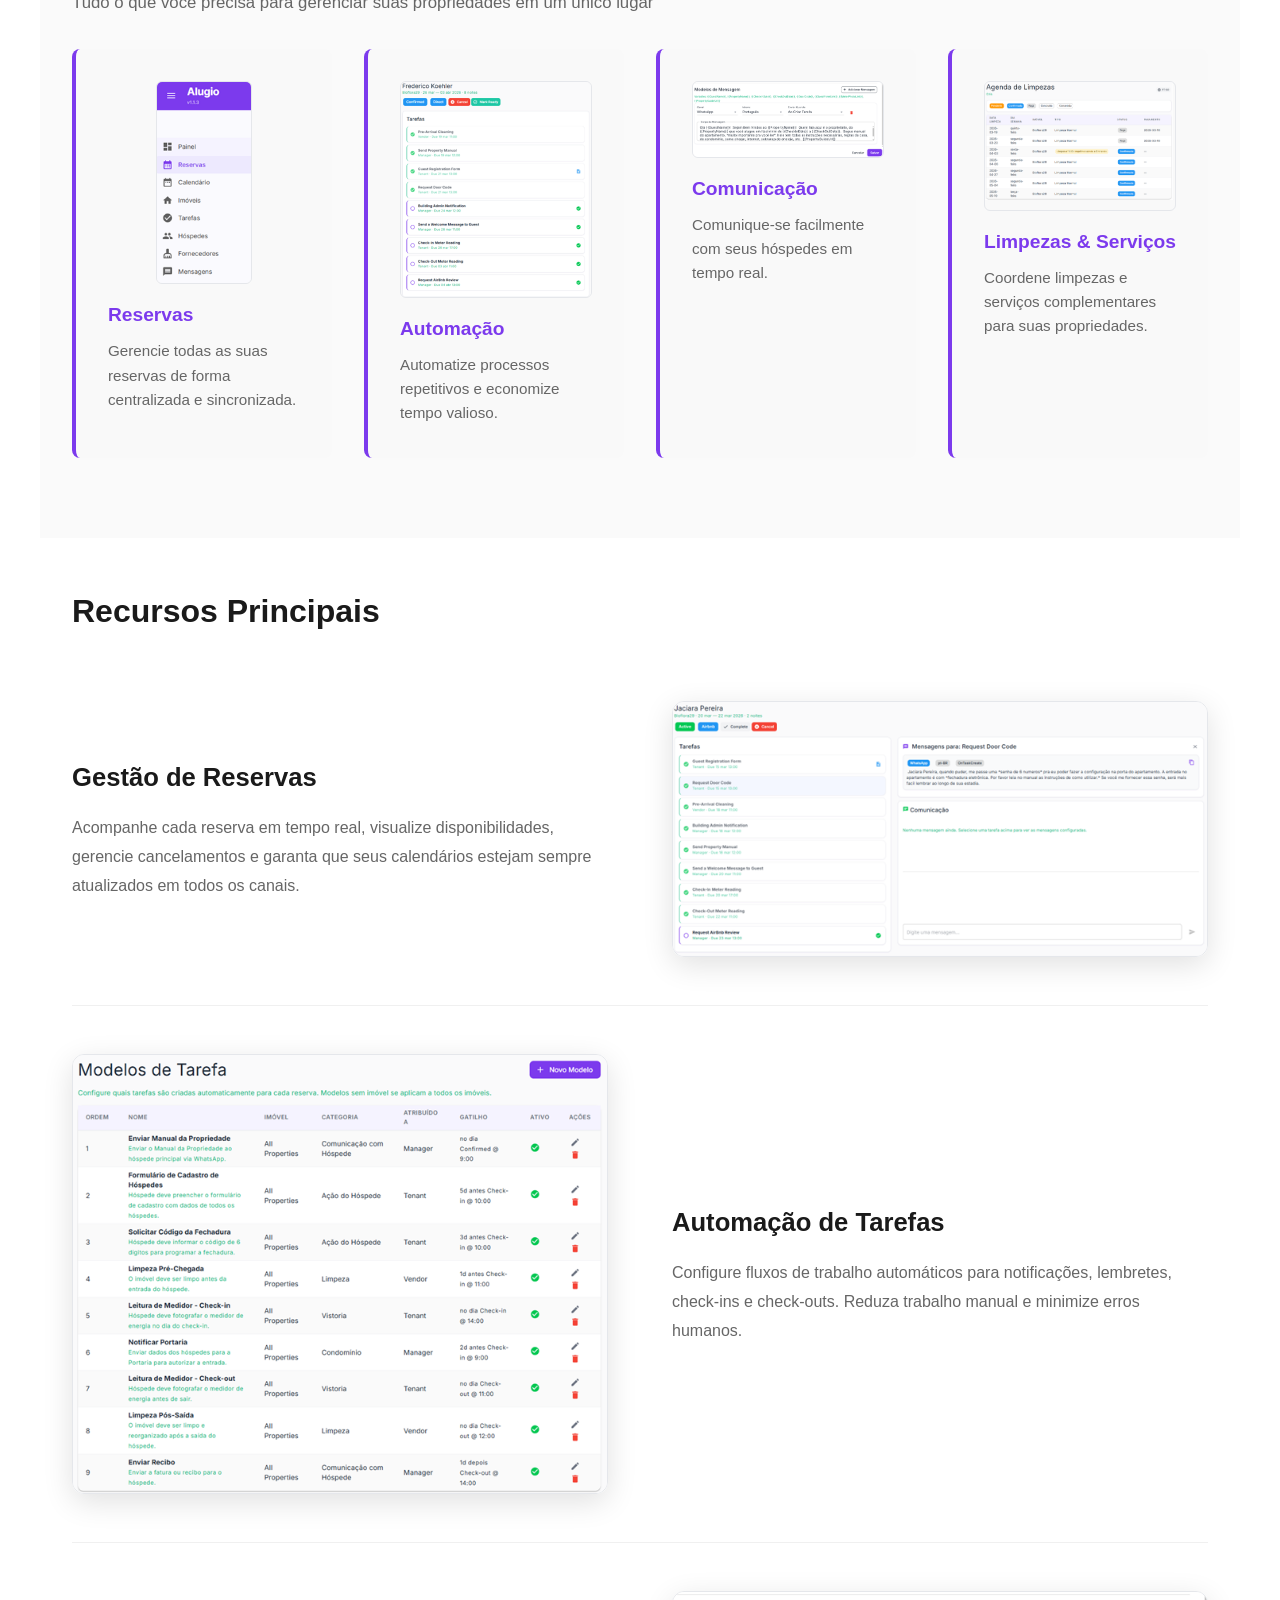
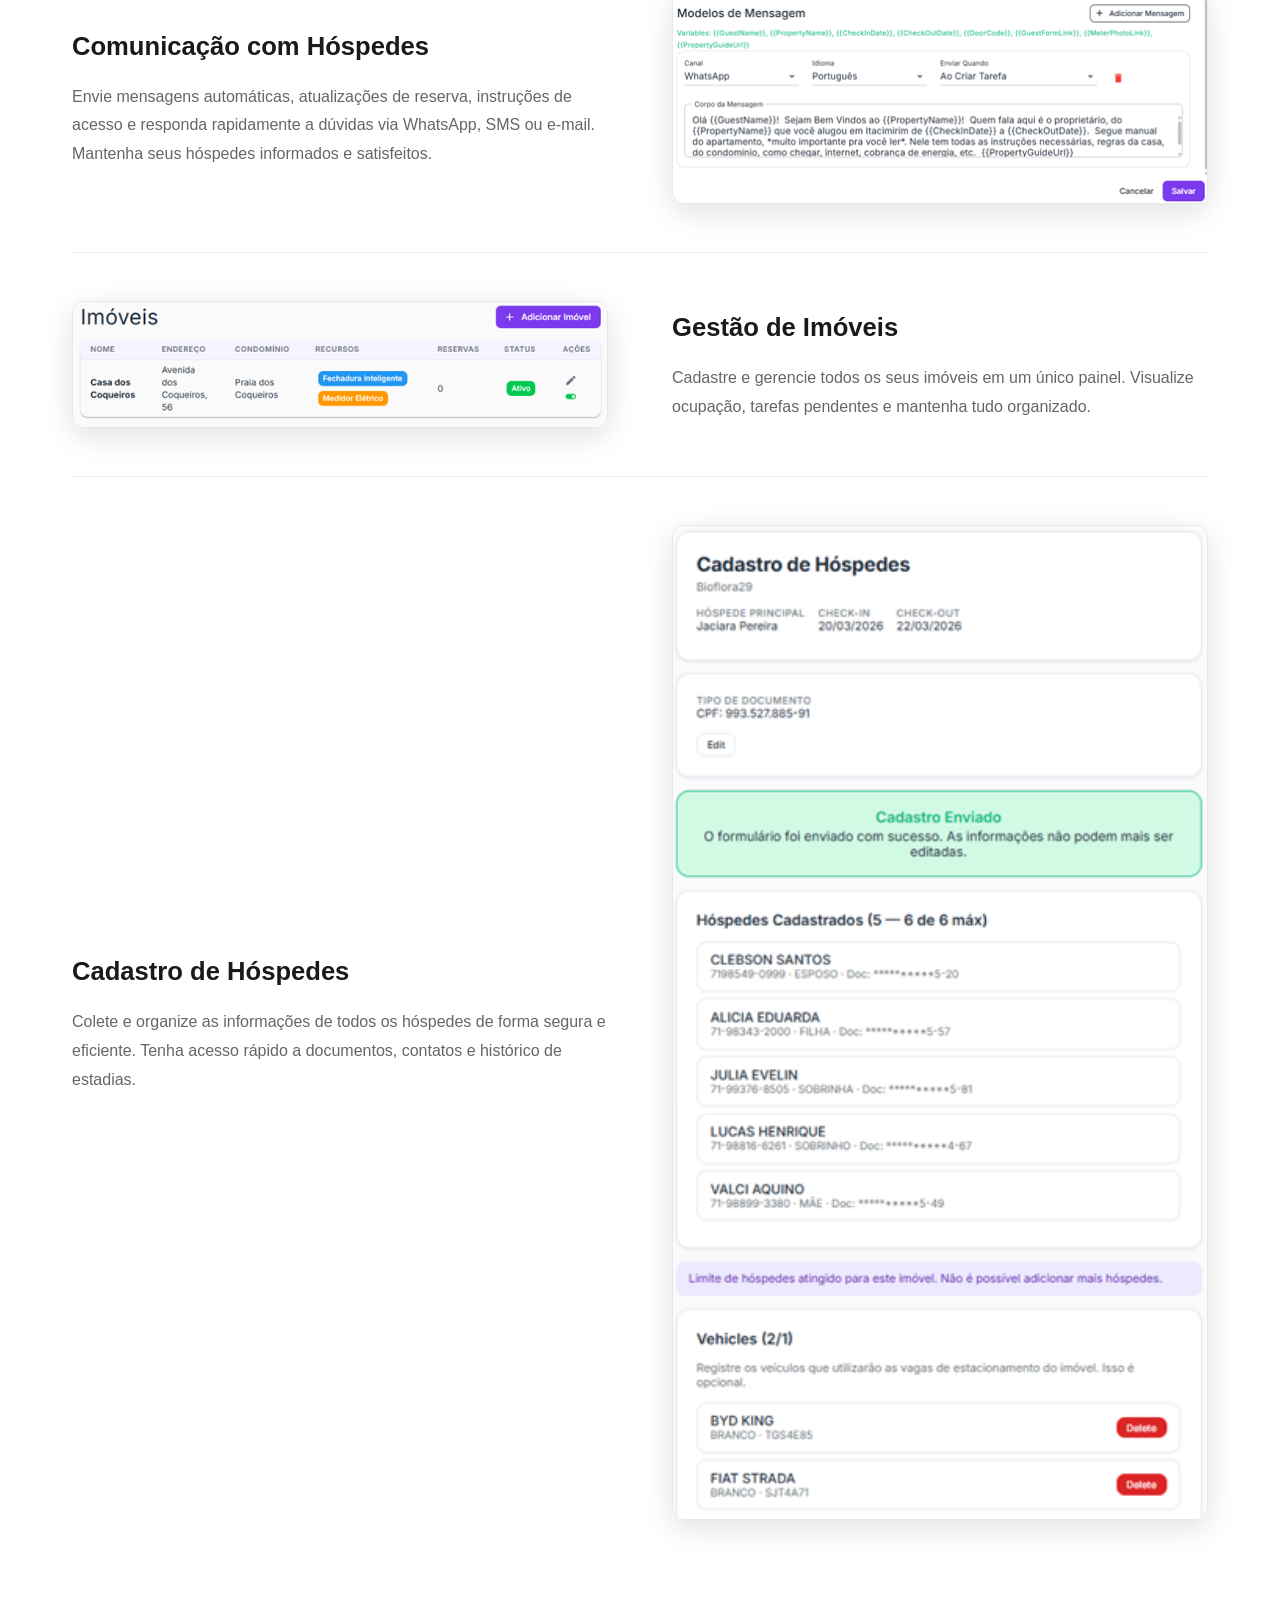
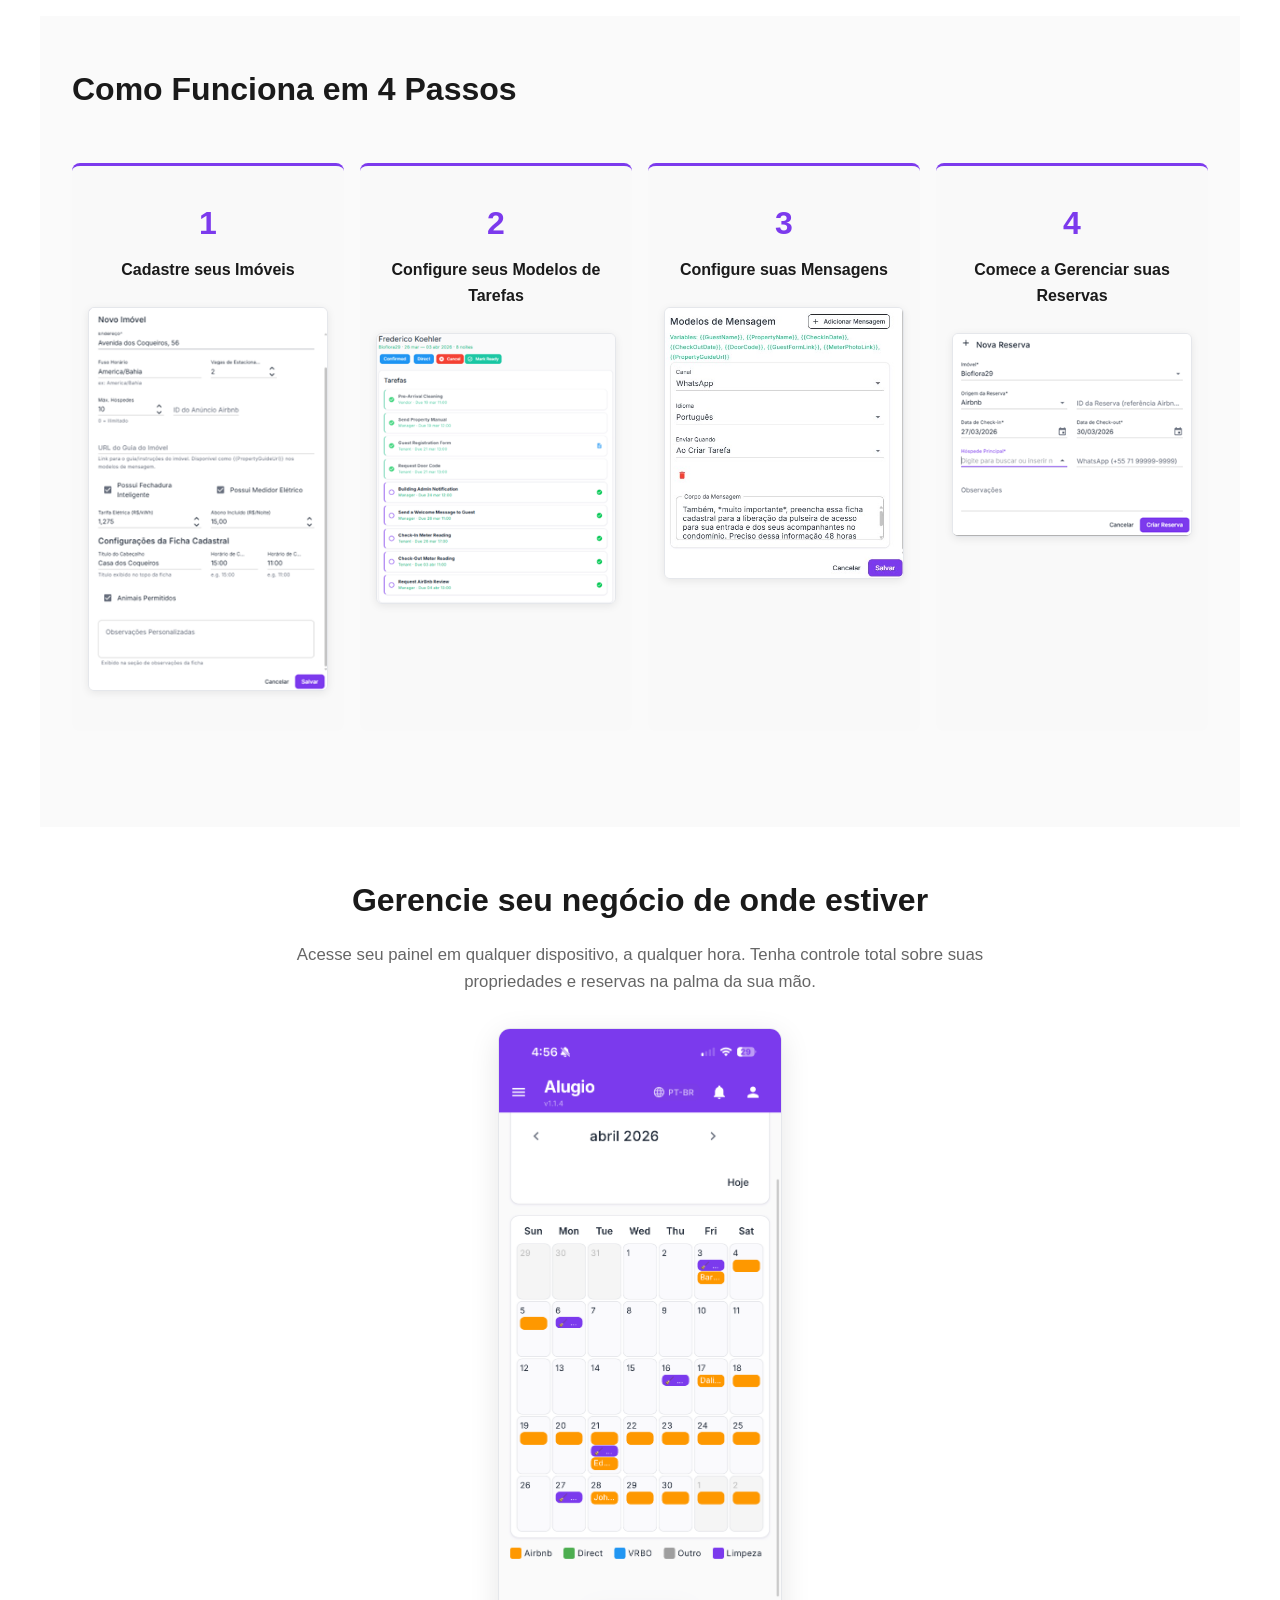
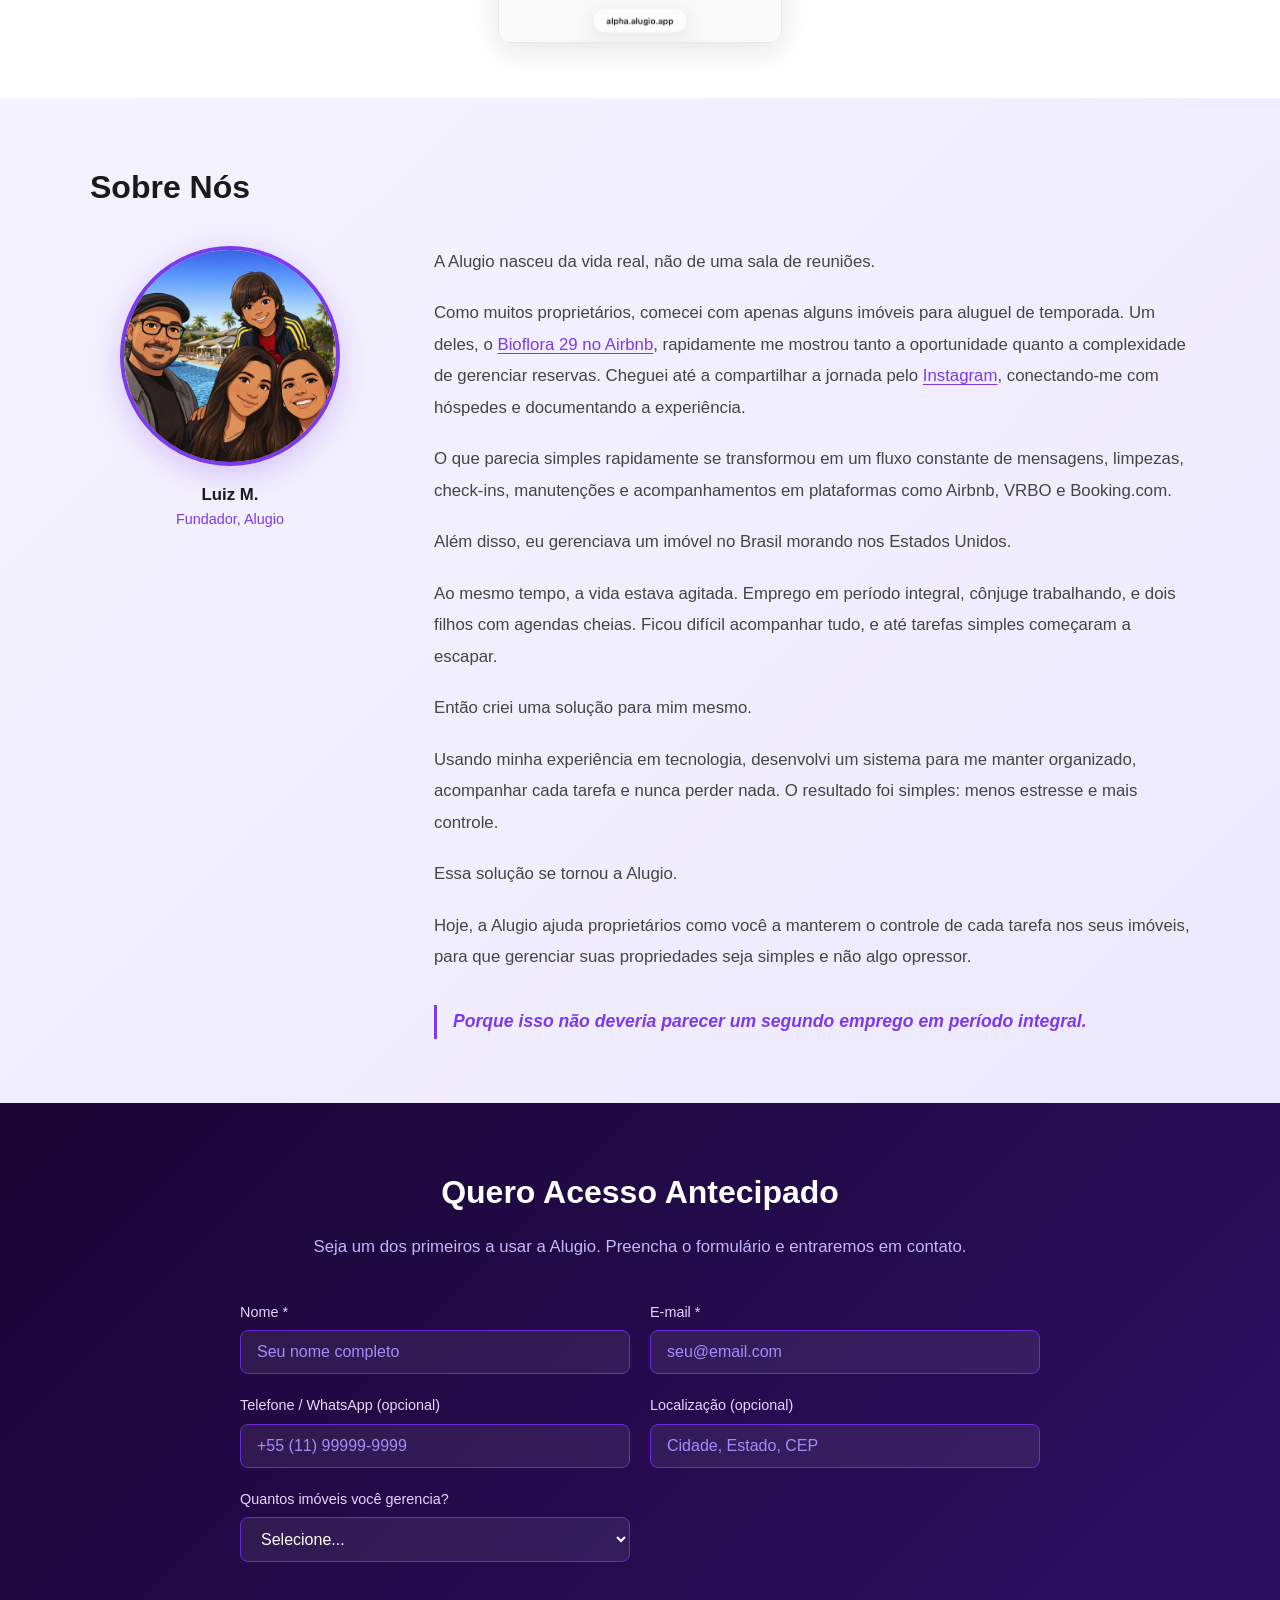
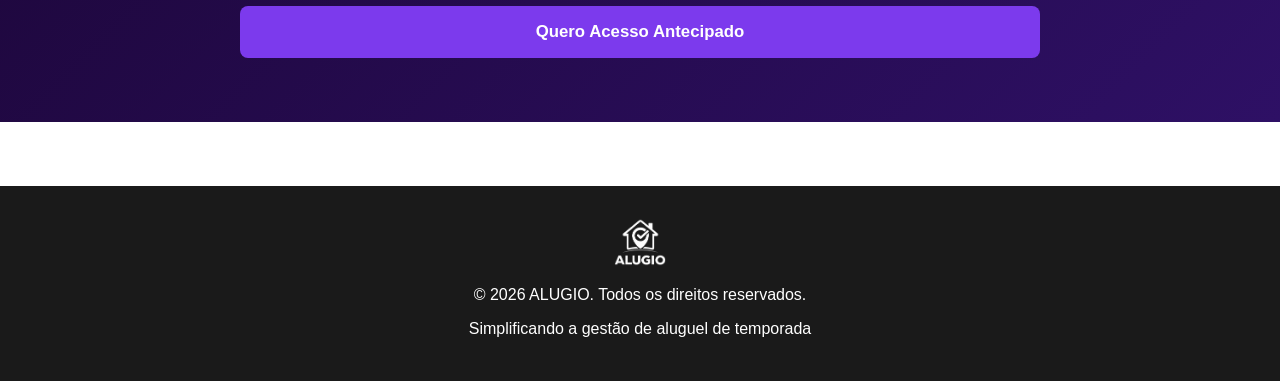
==== commit f9314db7: "Update landing page: new hero text, hamburger menu, How It Works redesign, Clarity analytics, and VS" ====
--- a/index.html
+++ b/index.html
@@ -8,23 +8,39 @@
 
     <link rel="stylesheet" href="styles.css">
     <link rel="icon" type="image/png" href="assets/LOGO - SINGLE.png">
+
+    <!-- Microsoft Clarity -->
+    <script type="text/javascript">
+        (function(c,l,a,r,i,t,y){
+            c[a]=c[a]||function(){(c[a].q=c[a].q||[]).push(arguments)};
+            t=l.createElement(r);t.async=1;t.src="https://www.clarity.ms/tag/"+i;
+            y=l.getElementsByTagName(r)[0];y.parentNode.insertBefore(t,y);
+        })(window, document, "clarity", "script", "w233c9wgcu");
+    </script>
 </head>
 <body>
     <header>
         <div class="logo">
             <img src="assets/LOGO - SINGLE.png" alt="ALUGIO">
         </div>
-        <nav>
+        <nav id="main-nav">
             <a href="#produto" data-lang-pt="Produto" data-lang-en="Product">Produto</a>
-            <a href="#funcionalidades" data-lang-pt="Funcionalidades" data-lang-en="Features">Funcionalidades</a>
+            <a href="#funcionalidades" data-lang-pt="Recursos" data-lang-en="Features">Recursos</a>
             <a href="#como-funciona" data-lang-pt="Como Funciona" data-lang-en="How It Works">Como Funciona</a>
             <a href="#sobre" data-lang-pt="Sobre Nós" data-lang-en="About Us">Sobre Nós</a>
             <a href="#contato" data-lang-pt="Entrar" data-lang-en="Login">Entrar</a>
+            <div class="language-toggle-mobile">
+                <button id="lang-pt-mobile" data-lang="pt">PT</button>
+                <button id="lang-en-mobile" data-lang="en">EN</button>
+            </div>
         </nav>
         <div class="language-toggle">
             <button id="lang-pt" class="active" data-lang="pt">PT</button>
             <button id="lang-en" data-lang="en">EN</button>
         </div>
+        <button class="hamburger" id="hamburger" aria-label="Menu" aria-expanded="false">
+            <span></span><span></span><span></span>
+        </button>
     </header>
 
     <main>
@@ -33,8 +49,8 @@
             <div class="brand-banner">
                 <img src="assets/LOGO - SINGLE.png" alt="ALUGIO">
             </div>
-            <h1 data-lang-pt="Gestão Simplificada. Administração moderna de aluguel de temporada." data-lang-en="Simplified Management. Modern vacation rental administration.">Gestão Simplificada. Administração moderna de aluguel de temporada.</h1>
-            <p data-lang-pt="Automatize suas reservas, comunique-se com hóspedes e gerencie seus imóveis com eficiência." data-lang-en="Automate your reservations, communicate with guests, and manage your properties efficiently.">Automatize suas reservas, comunique-se com hóspedes e gerencie seus imóveis com eficiência.</p>
+            <h1 data-lang-pt="Sinta-se Convidado!" data-lang-en="Be My Guest!">Sinta-se Convidado!</h1>
+            <p class="hero-subtitle" data-lang-pt="Automatize as tarefas das suas reservas, comunique-se com hóspedes e gerencie seus imóveis com eficiência." data-lang-en="Automate your reservations' tasks, communicate with guests, and manage your properties efficiently.">Automatize as tarefas das suas reservas, comunique-se com hóspedes e gerencie seus imóveis com eficiência.</p>
             <p class="hero-tagline" data-lang-pt="Gerenciar aluguéis de temporada parecia simples… até que deixou de ser. A Alugio foi criada a partir de experiência real para ajudá-lo a manter o controle de cada tarefa, sem o estresse. Porque seus imóveis não deveriam parecer um segundo emprego em período integral." data-lang-en="Managing short-term rentals sounded simple… until it wasn't. Alugio was built from real experience to help you stay on top of every task, without the stress. Because your rentals shouldn't feel like a second full-time job.">Gerenciar aluguéis de temporada parecia simples… até que deixou de ser. A Alugio foi criada a partir de experiência real para ajudá-lo a manter o controle de cada tarefa, sem o estresse. Porque seus imóveis não deveriam parecer um segundo emprego em período integral.</p>
             <button class="cta-button" data-lang-pt="Comece Agora" data-lang-en="Get Started Now">Comece Agora</button>
             <div class="hero-screenshot">
@@ -83,7 +99,7 @@
 
         <!-- Features Detail Section -->
         <section class="section">
-            <h2 class="section-title" data-lang-pt="Funcionalidades Principais" data-lang-en="Key Features">Funcionalidades Principais</h2>
+            <h2 class="section-title" data-lang-pt="Recursos Principais" data-lang-en="Key Features">Recursos Principais</h2>
 
             <!-- Row 1: Gestão de Reservas -->
             <div class="detail-row">
@@ -143,33 +159,28 @@
 
         <!-- Process Section -->
         <section id="como-funciona" class="section" style="background: #fafafa;">
-            <h2 class="section-title" data-lang-pt="Como Funciona em 5 Passos" data-lang-en="How It Works in 5 Steps">Como Funciona em 5 Passos</h2>
+            <h2 class="section-title" data-lang-pt="Como Funciona em 4 Passos" data-lang-en="How It Works in 4 Steps">Como Funciona em 4 Passos</h2>
 
             <div class="steps-container">
                 <div class="step">
                     <div class="step-number">1</div>
-                    <div class="step-title" data-lang-pt="Cadastre" data-lang-en="Register">Cadastre</div>
-                    <img src="assets/Imovies-NovoImovel.png" alt="Cadastre seu imóvel">
+                    <div class="step-title" data-lang-pt="Cadastre seus Imóveis" data-lang-en="Register your Properties">Cadastre seus Imóveis</div>
+                    <img src="assets/Imovies-NovoImovel.png" alt="Cadastre seus imóveis">
                 </div>
                 <div class="step">
                     <div class="step-number">2</div>
-                    <div class="step-title" data-lang-pt="Visualize" data-lang-en="Visualize">Visualize</div>
-                    <img src="assets/MenuBar-Imoveis.png" alt="Visualize seus imóveis">
+                    <div class="step-title" data-lang-pt="Configure seus Modelos de Tarefas" data-lang-en="Configure your Tasks Templates">Configure seus Modelos de Tarefas</div>
+                    <img src="assets/Reservas-Tarefas.png" alt="Configure seus modelos de tarefas">
                 </div>
                 <div class="step">
                     <div class="step-number">3</div>
-                    <div class="step-title" data-lang-pt="Crie" data-lang-en="Create">Crie</div>
-                    <img src="assets/Reservas-NovaReserva.png" alt="Crie uma reserva">
+                    <div class="step-title" data-lang-pt="Configure suas Mensagens" data-lang-en="Configure your Messages">Configure suas Mensagens</div>
+                    <img src="assets/Mensagem-Modelo.jpg" alt="Configure suas mensagens">
                 </div>
                 <div class="step">
                     <div class="step-number">4</div>
-                    <div class="step-title" data-lang-pt="Acompanhe" data-lang-en="Monitor">Acompanhe</div>
-                    <img src="assets/Reservas-Energia.png" alt="Acompanhe sua operação">
-                </div>
-                <div class="step">
-                    <div class="step-number">5</div>
-                    <div class="step-title" data-lang-pt="Operação" data-lang-en="Operations">Operação</div>
-                    <img src="assets/Reservas-Tarefas.png" alt="Operação completa">
+                    <div class="step-title" data-lang-pt="Comece a Gerenciar suas Reservas" data-lang-en="Start Managing your Reservations">Comece a Gerenciar suas Reservas</div>
+                    <img src="assets/Reservas-NovaReserva.png" alt="Gerencie suas reservas">
                 </div>
             </div>
         </section>
--- a/styles.css
+++ b/styles.css
@@ -78,7 +78,8 @@
     border-left: 1px solid #eee;
 }
 
-.language-toggle button {
+.language-toggle button,
+.language-toggle-mobile button {
     background: none;
     border: none;
     cursor: pointer;
@@ -89,13 +90,15 @@
     border-radius: 4px;
 }
 
-.language-toggle button.active {
+.language-toggle button.active,
+.language-toggle-mobile button.active {
     background: #7c3aed;
     color: white;
     font-weight: 600;
 }
 
-.language-toggle button:hover:not(.active) {
+.language-toggle button:hover:not(.active),
+.language-toggle-mobile button:hover:not(.active) {
     background: #f0f0f0;
 }
 
@@ -120,7 +123,7 @@
 
 .hero h1 {
     font-size: 2.5rem;
-    color: #1a1a1a;
+    color: slateblue;
     margin-bottom: 1rem;
     line-height: 1.2;
 }
@@ -132,6 +135,11 @@
     max-width: 600px;
     margin-left: auto;
     margin-right: auto;
+}
+
+.hero-subtitle {
+    font-size: 1.32rem;
+    font-weight: 700;
 }
 
 .hero-tagline {
@@ -560,6 +568,44 @@
     margin-bottom: 0.5rem;
 }
 
+/* ----- Hamburger Button ------------------------------------ */
+.hamburger {
+    display: none;
+    flex-direction: column;
+    justify-content: center;
+    gap: 5px;
+    background: none;
+    border: none;
+    cursor: pointer;
+    padding: 0.4rem;
+    margin-left: auto;
+}
+
+.language-toggle-mobile {
+    display: none;
+}
+
+.hamburger span {
+    display: block;
+    width: 24px;
+    height: 2px;
+    background: #333;
+    border-radius: 2px;
+    transition: all 0.3s;
+}
+
+.hamburger[aria-expanded="true"] span:nth-child(1) {
+    transform: translateY(7px) rotate(45deg);
+}
+
+.hamburger[aria-expanded="true"] span:nth-child(2) {
+    opacity: 0;
+}
+
+.hamburger[aria-expanded="true"] span:nth-child(3) {
+    transform: translateY(-7px) rotate(-45deg);
+}
+
 /* ----- Utilities ------------------------------------------- */
 .hidden {
     display: none;
@@ -577,22 +623,35 @@
         font-size: 1.8rem;
     }
 
-    header {
+    .hamburger {
+        display: flex;
+    }
+
+    nav,
+    .language-toggle {
+        display: none;
+    }
+
+    nav.open {
+        display: flex;
         flex-direction: column;
-        gap: 1rem;
-    }
-
-    nav {
-        gap: 1rem;
-        flex-wrap: wrap;
-    }
-
-    .language-toggle {
-        margin-left: 0;
-        padding-left: 0;
-        border-left: none;
-        width: 100%;
-        justify-content: center;
+        position: absolute;
+        top: 100%;
+        left: 0;
+        right: 0;
+        background: #fff;
+        border-bottom: 1px solid #eee;
+        padding: 1rem 2rem;
+        gap: 1.25rem;
+        z-index: 99;
+        box-shadow: 0 4px 12px rgba(0,0,0,0.08);
+    }
+
+    nav.open .language-toggle-mobile {
+        display: flex;
+        gap: 0.5rem;
+        padding: 0.5rem 0 0;
+        border-top: 1px solid #eee;
     }
 
     .features-grid {
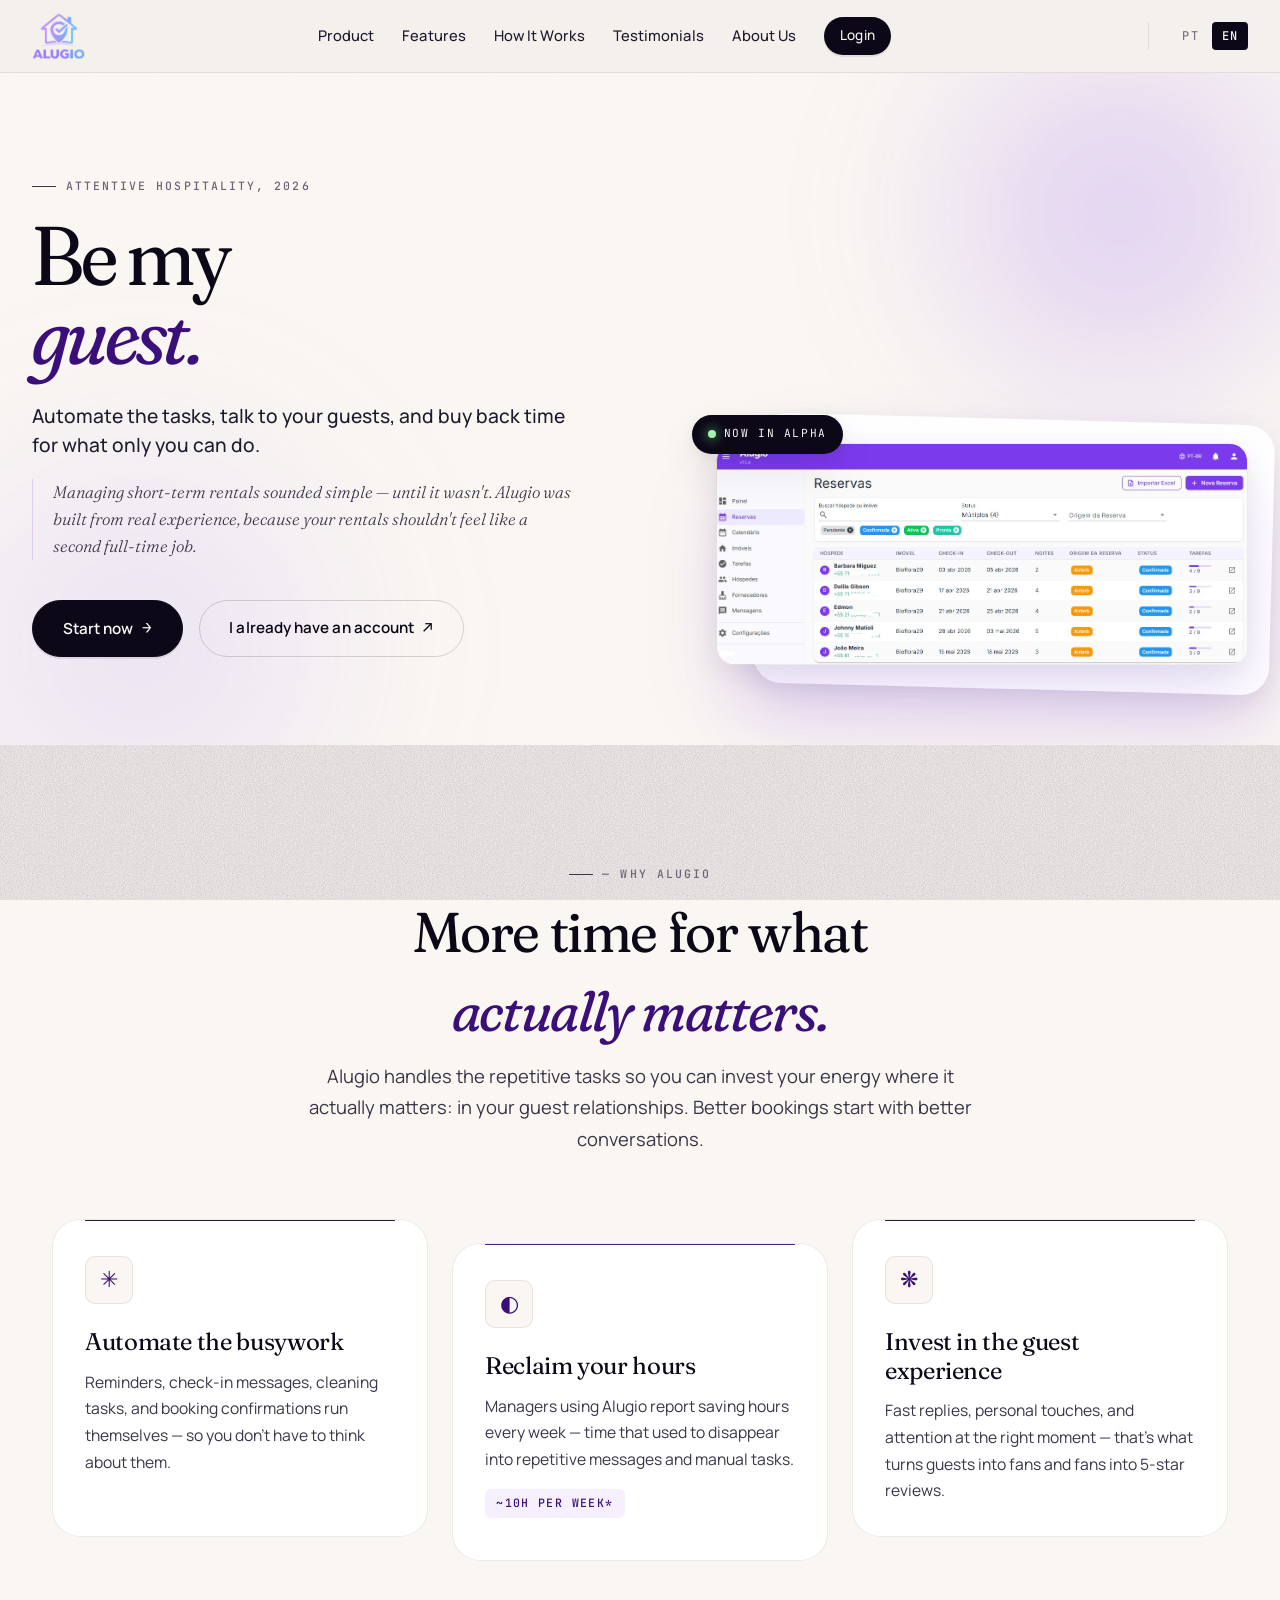
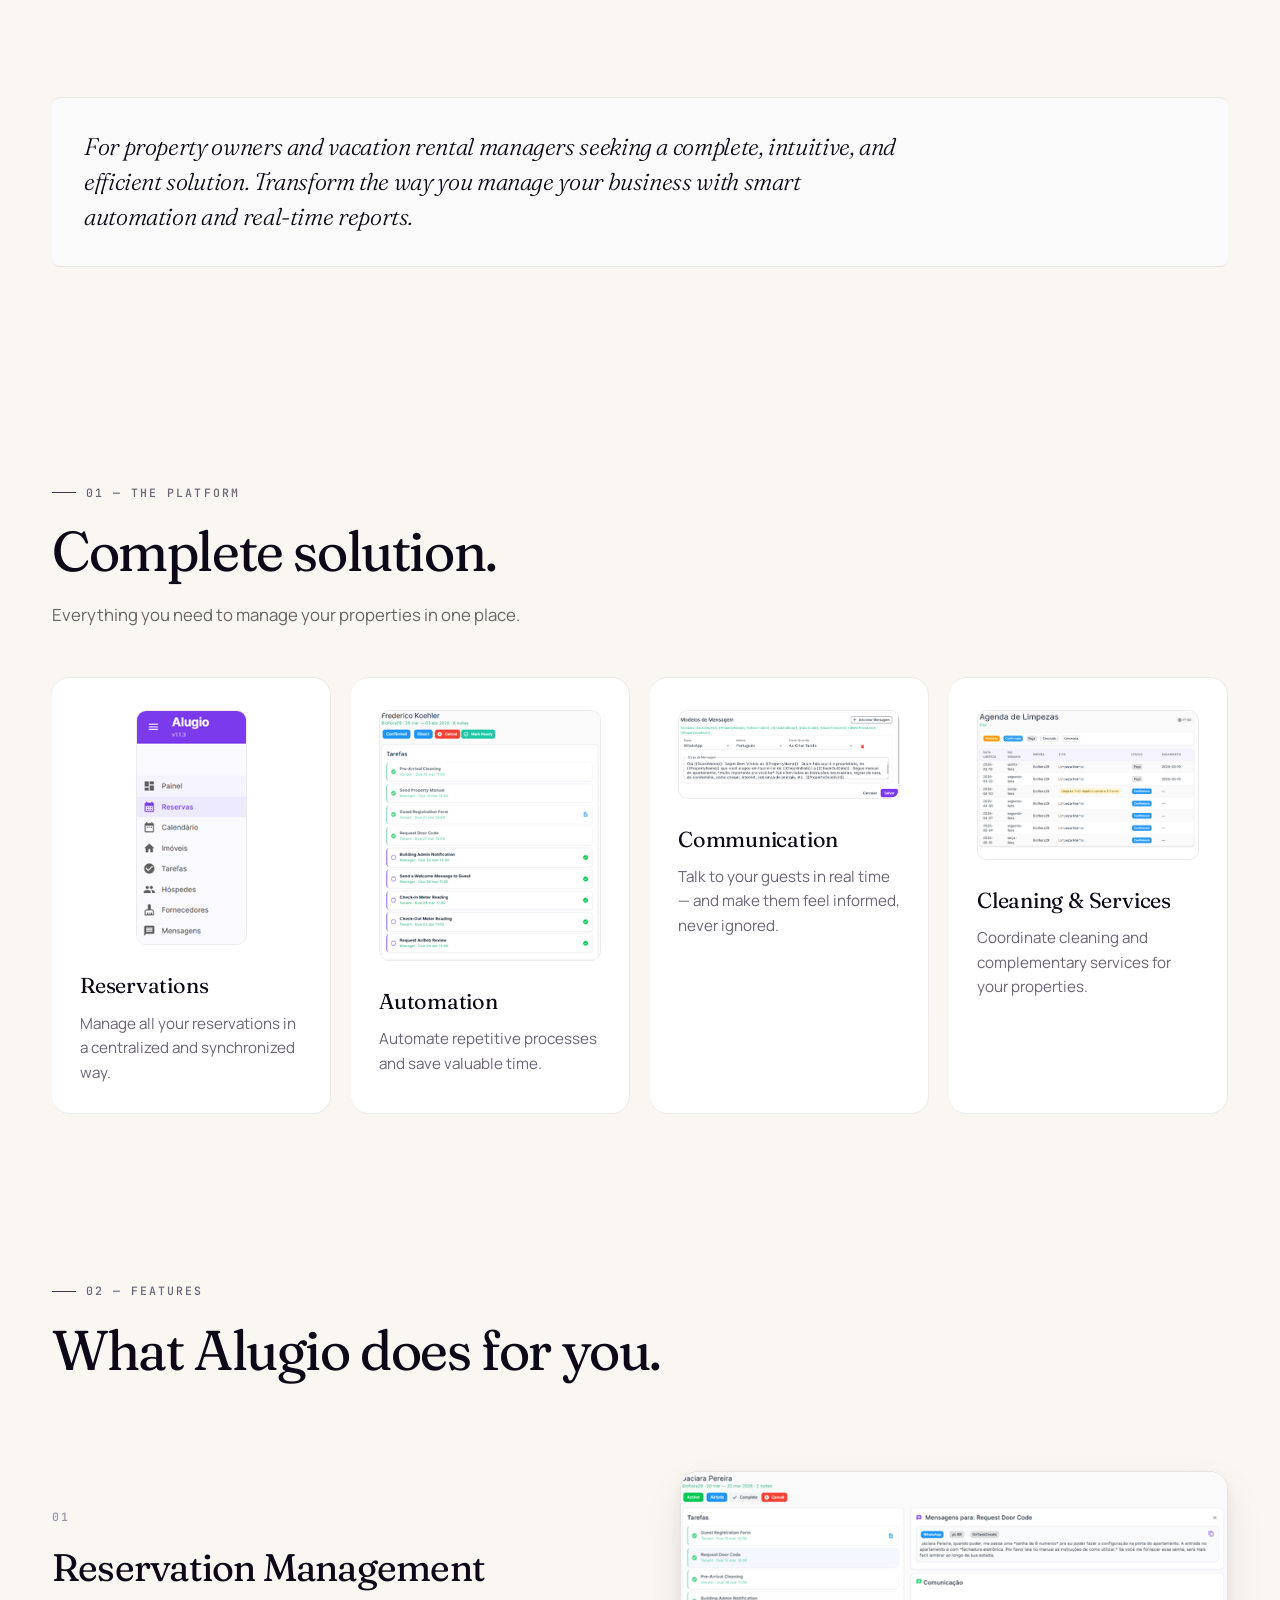
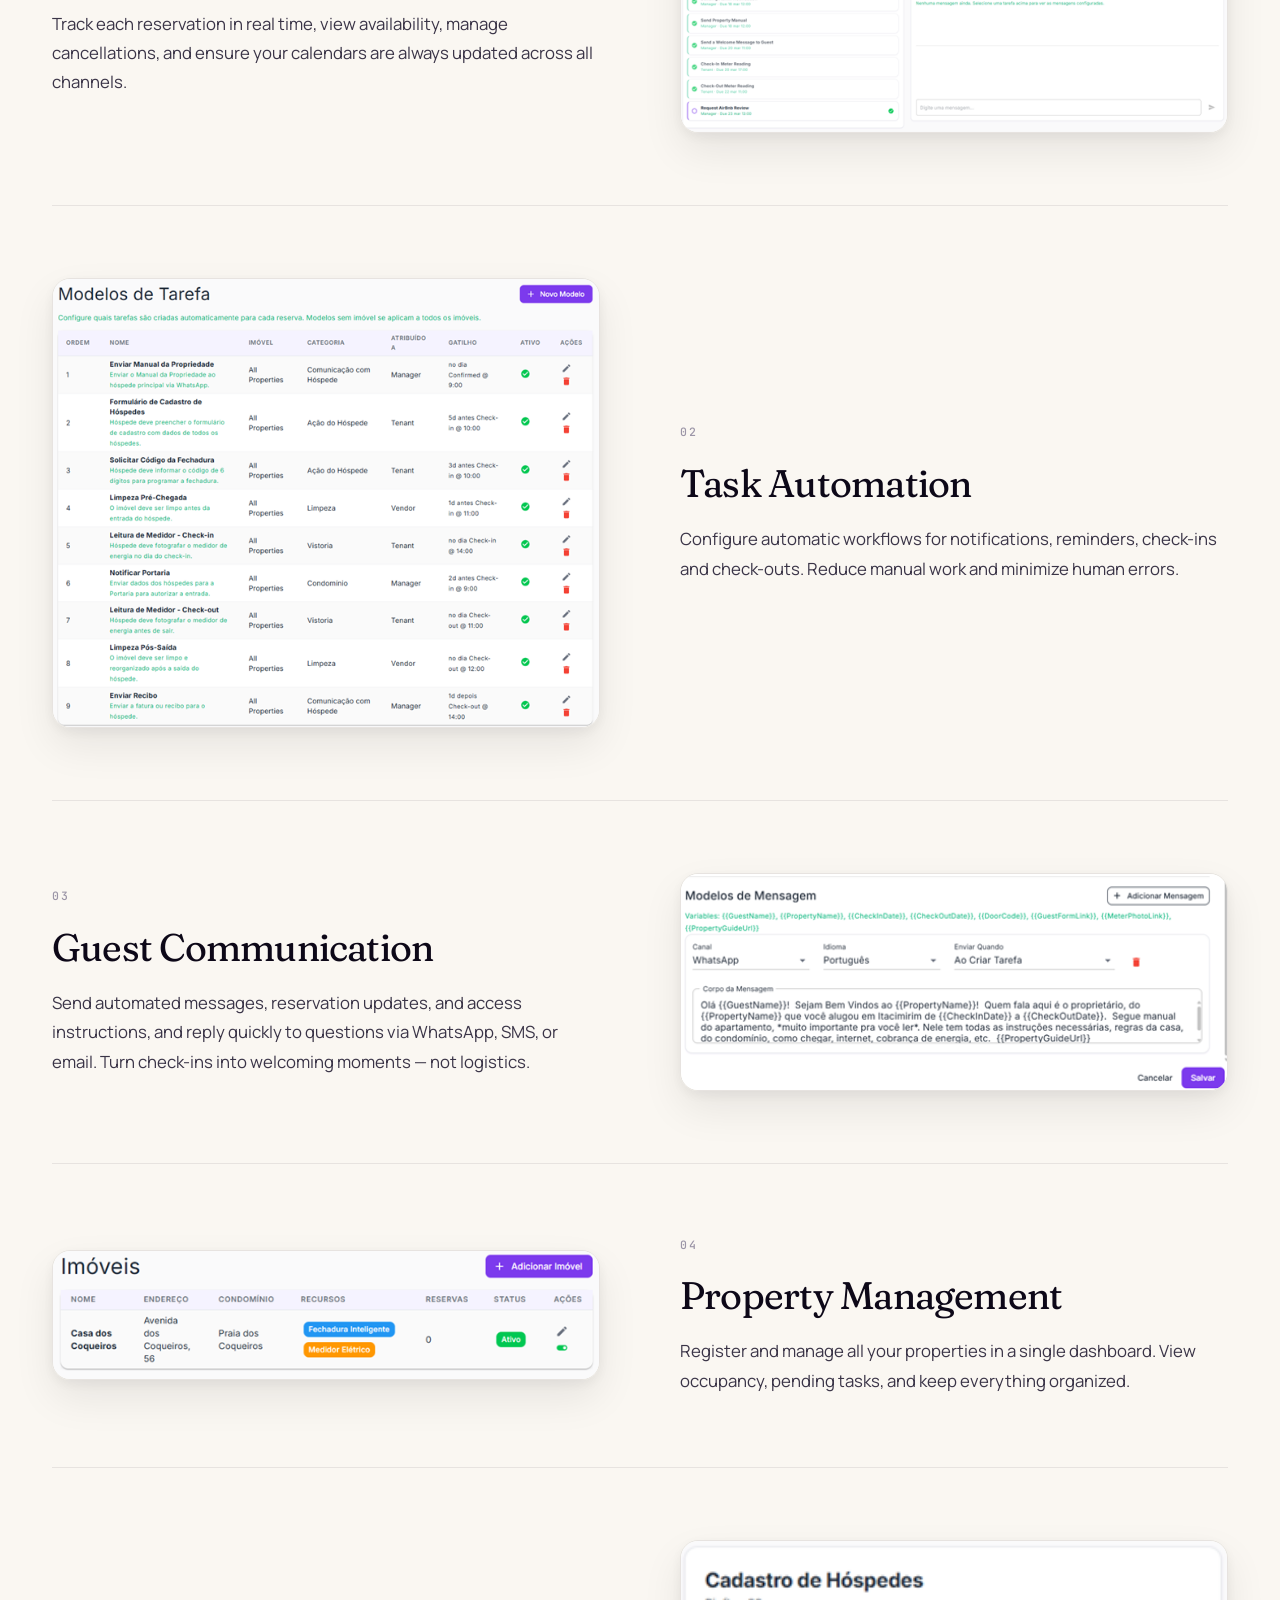
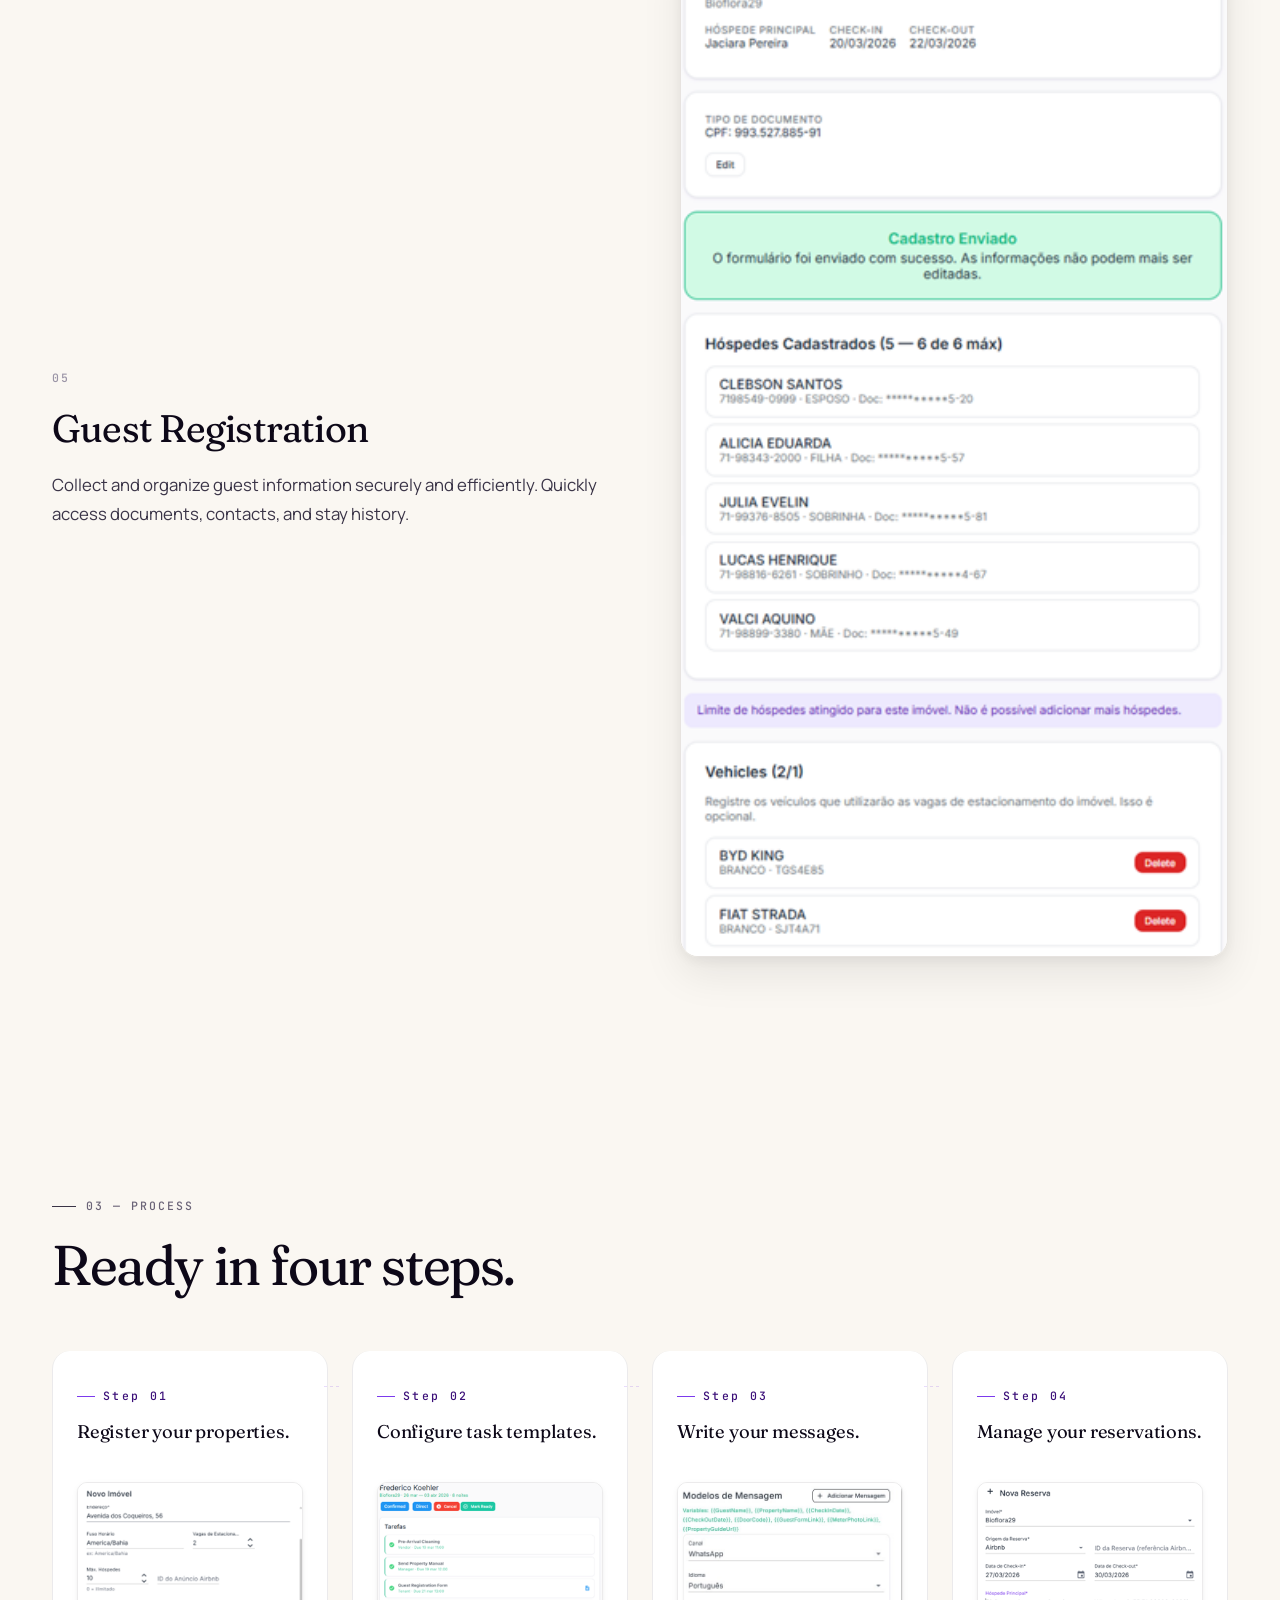
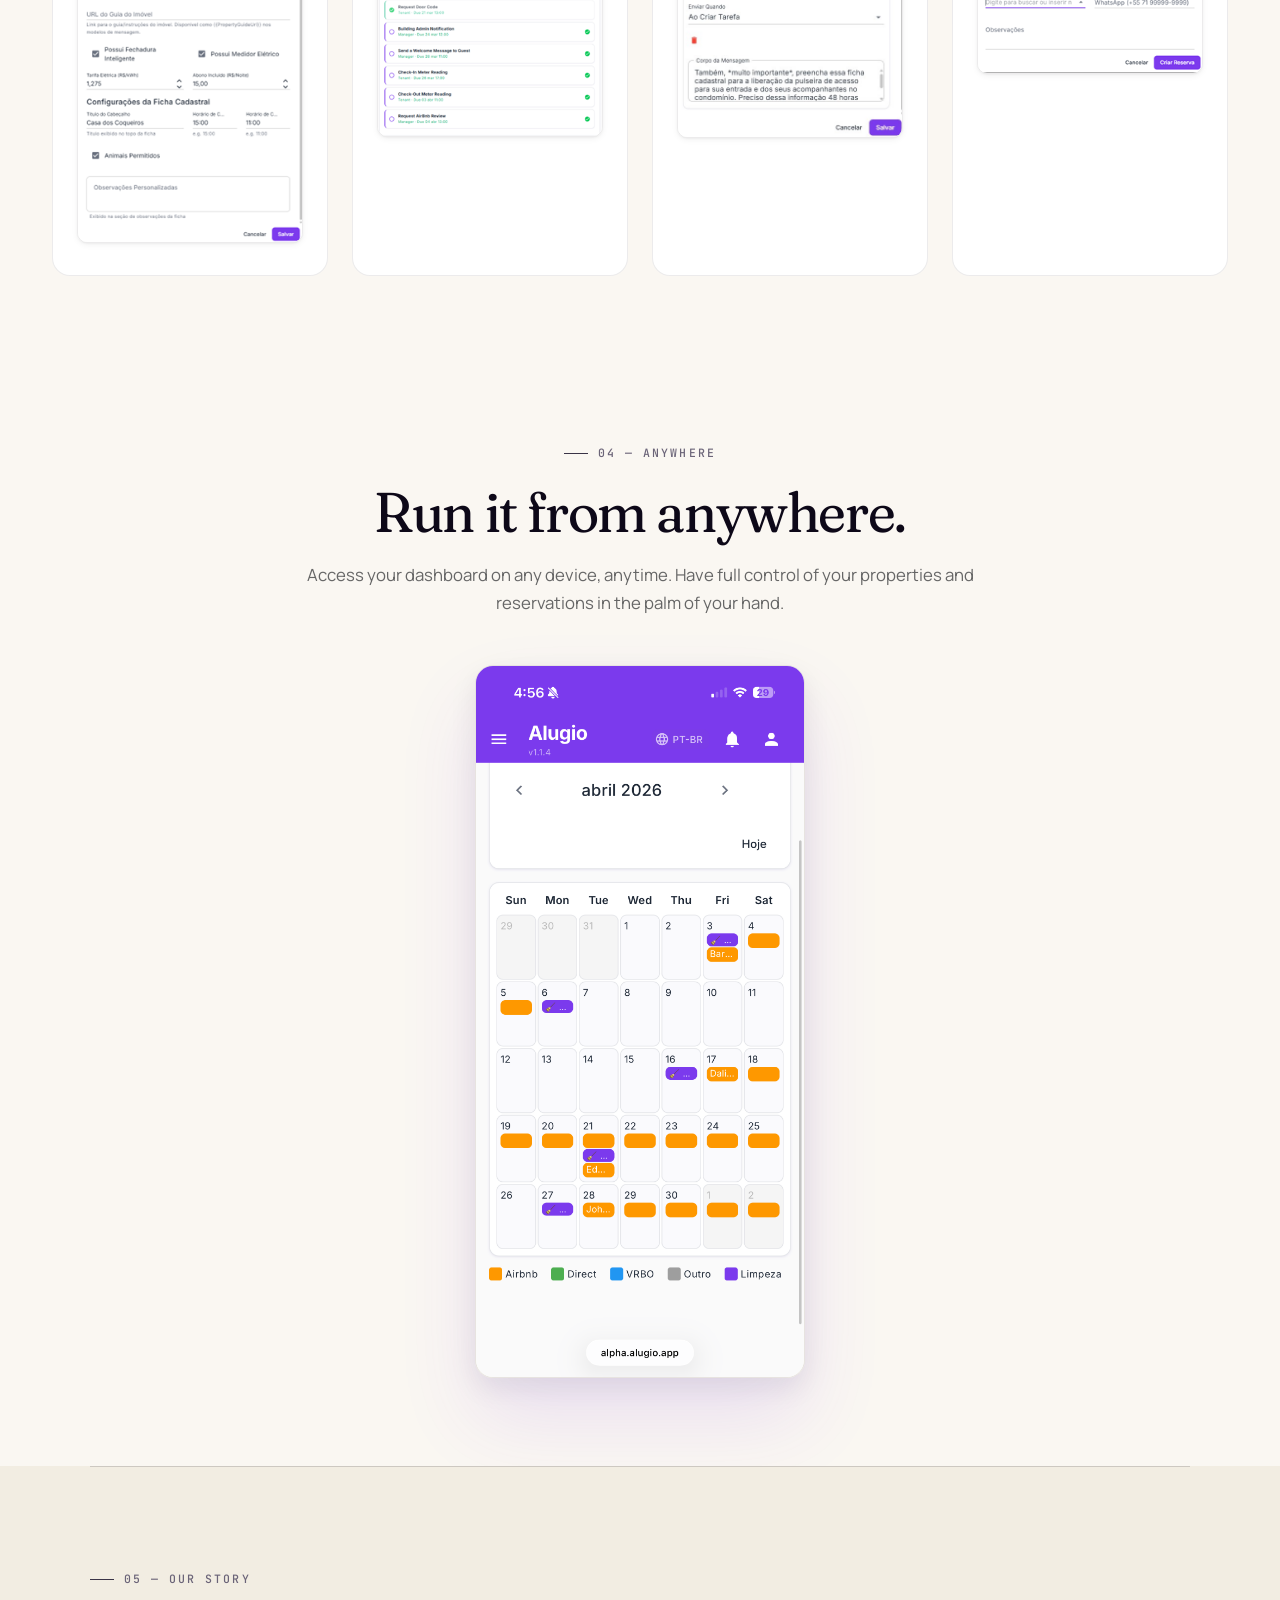
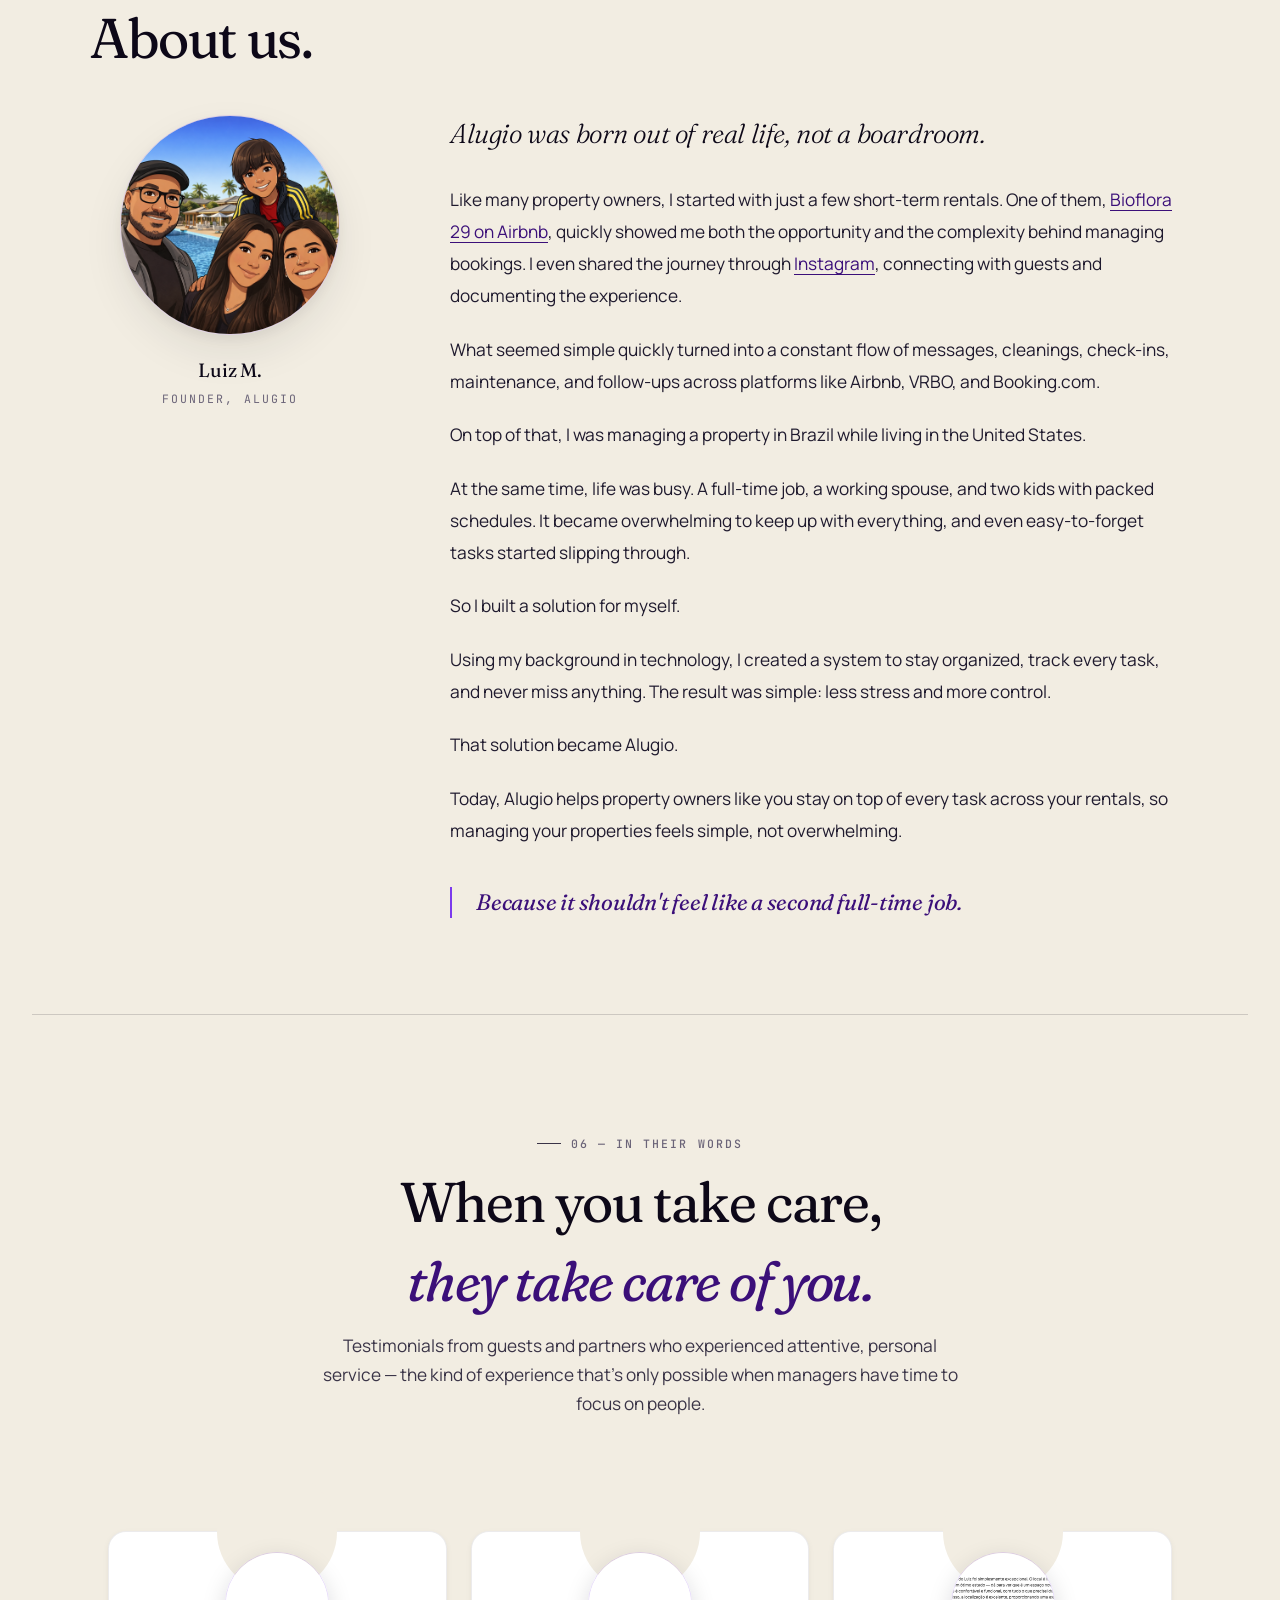
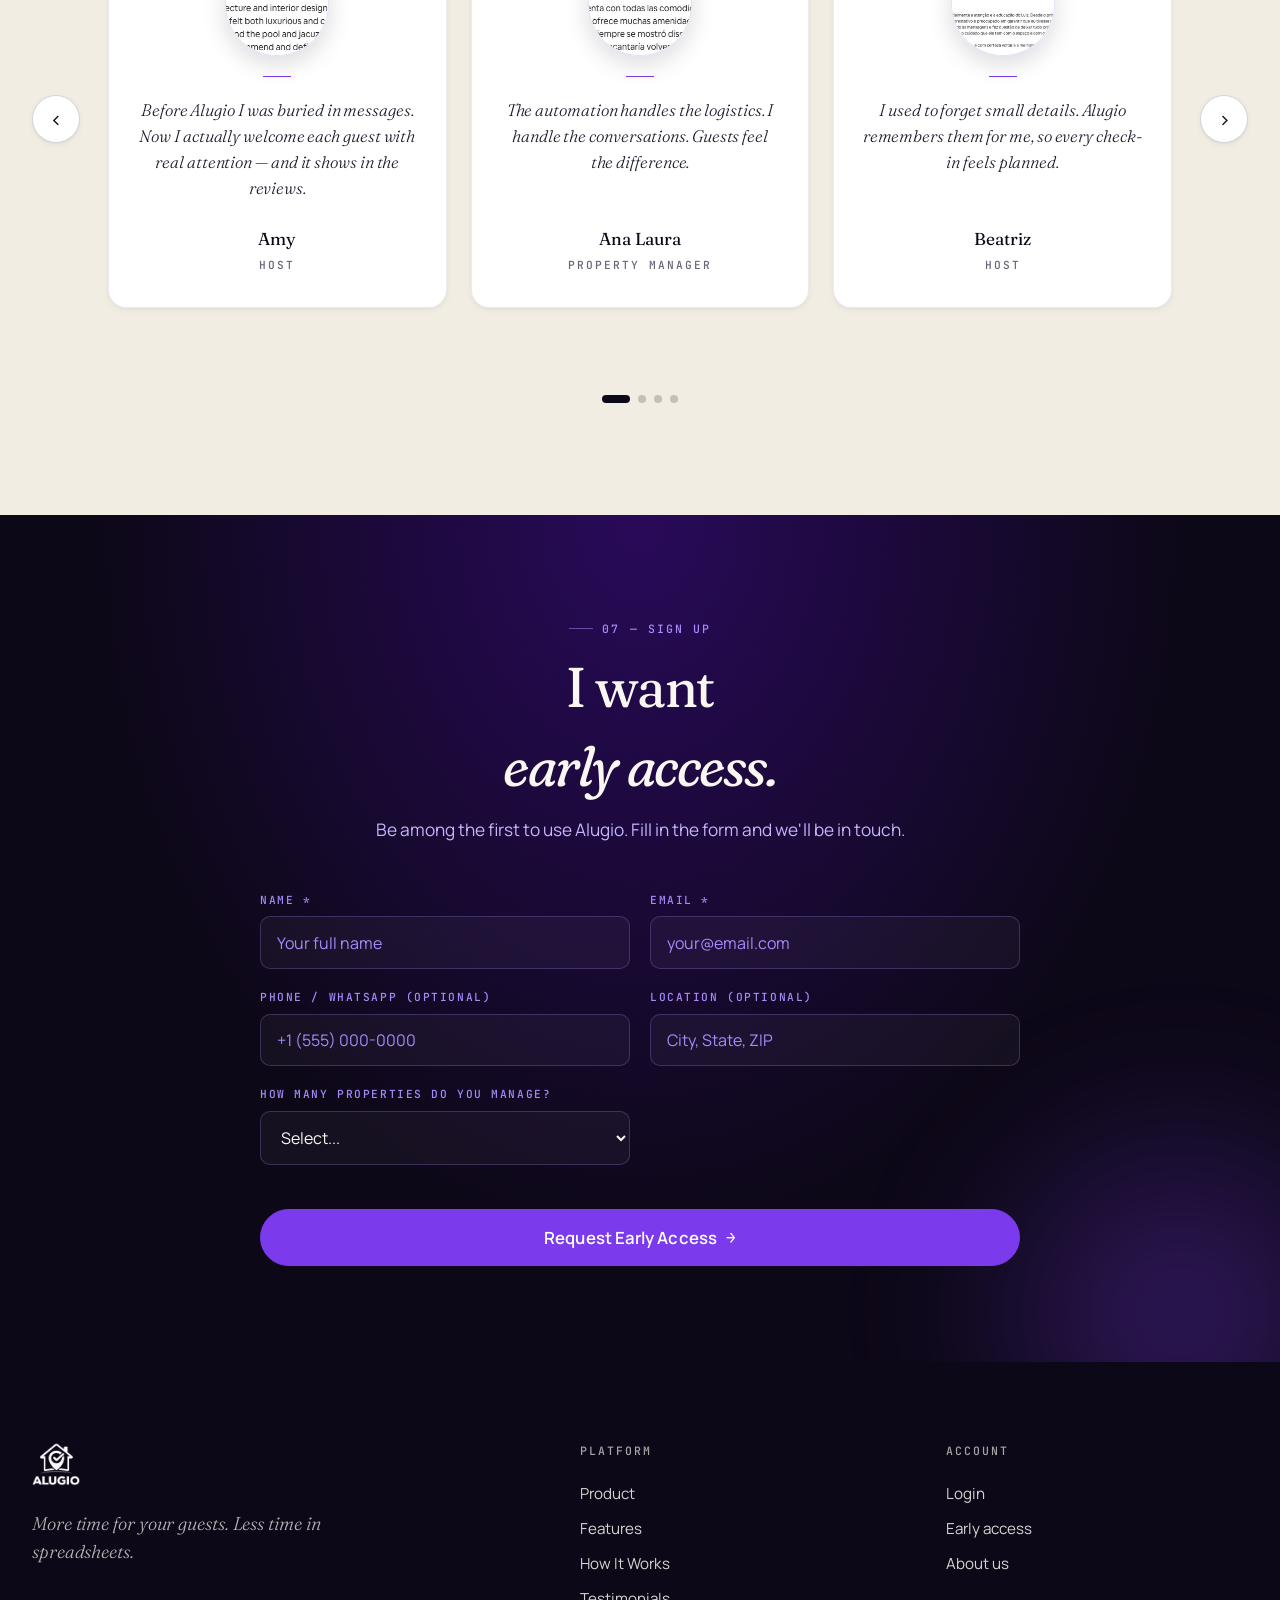
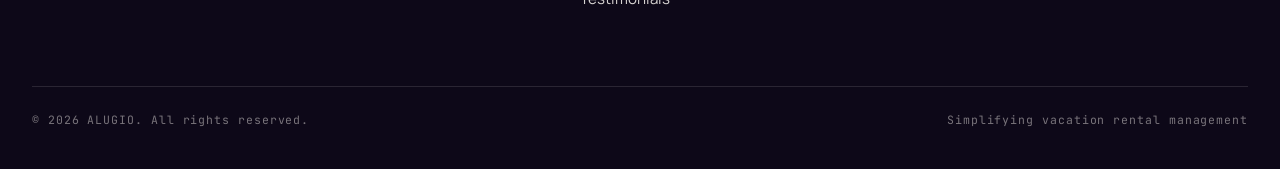
==== commit b3a03ddf: "Landing revamp: auto-detect language, relationships-first narrative, testimonials, editorial redesig" ====
--- a/index.html
+++ b/index.html
@@ -5,6 +5,10 @@
     <meta name="viewport" content="width=device-width, initial-scale=1.0">
     <meta name="description" content="ALUGIO - Professional landing page for vacation rental property management">
     <title>ALUGIO - Gestão Simplificada de Aluguel de Temporada</title>
+
+    <link rel="preconnect" href="https://fonts.googleapis.com">
+    <link rel="preconnect" href="https://fonts.gstatic.com" crossorigin>
+    <link rel="stylesheet" href="https://fonts.googleapis.com/css2?family=Fraunces:ital,opsz,wght,SOFT,WONK@0,9..144,300..700,0..100,0..1;1,9..144,300..700,0..100,0..1&family=JetBrains+Mono:wght@400;500&family=Manrope:wght@400;500;600;700&display=swap">
 
     <link rel="stylesheet" href="styles.css">
     <link rel="icon" type="image/png" href="assets/LOGO - SINGLE.png">
@@ -27,8 +31,9 @@
             <a href="#produto" data-lang-pt="Produto" data-lang-en="Product">Produto</a>
             <a href="#funcionalidades" data-lang-pt="Recursos" data-lang-en="Features">Recursos</a>
             <a href="#como-funciona" data-lang-pt="Como Funciona" data-lang-en="How It Works">Como Funciona</a>
+            <a href="#depoimentos" data-lang-pt="Depoimentos" data-lang-en="Testimonials">Depoimentos</a>
             <a href="#sobre" data-lang-pt="Sobre Nós" data-lang-en="About Us">Sobre Nós</a>
-            <a href="#contato" data-lang-pt="Entrar" data-lang-en="Login">Entrar</a>
+            <a href="https://alpha.alugio.app" target="_blank" rel="noopener" class="nav-login" data-lang-pt="Entrar" data-lang-en="Login">Entrar</a>
             <div class="language-toggle-mobile">
                 <button id="lang-pt-mobile" data-lang="pt">PT</button>
                 <button id="lang-en-mobile" data-lang="en">EN</button>
@@ -46,15 +51,55 @@
     <main>
         <!-- Hero Section -->
         <section id="produto" class="hero">
-            <div class="brand-banner">
-                <img src="assets/LOGO - SINGLE.png" alt="ALUGIO">
-            </div>
-            <h1 data-lang-pt="Sinta-se Convidado!" data-lang-en="Be My Guest!">Sinta-se Convidado!</h1>
-            <p class="hero-subtitle" data-lang-pt="Automatize as tarefas das suas reservas, comunique-se com hóspedes e gerencie seus imóveis com eficiência." data-lang-en="Automate your reservations' tasks, communicate with guests, and manage your properties efficiently.">Automatize as tarefas das suas reservas, comunique-se com hóspedes e gerencie seus imóveis com eficiência.</p>
-            <p class="hero-tagline" data-lang-pt="Gerenciar aluguéis de temporada parecia simples… até que deixou de ser. A Alugio foi criada a partir de experiência real para ajudá-lo a manter o controle de cada tarefa, sem o estresse. Porque seus imóveis não deveriam parecer um segundo emprego em período integral." data-lang-en="Managing short-term rentals sounded simple… until it wasn't. Alugio was built from real experience to help you stay on top of every task, without the stress. Because your rentals shouldn't feel like a second full-time job.">Gerenciar aluguéis de temporada parecia simples… até que deixou de ser. A Alugio foi criada a partir de experiência real para ajudá-lo a manter o controle de cada tarefa, sem o estresse. Porque seus imóveis não deveriam parecer um segundo emprego em período integral.</p>
-            <button class="cta-button" data-lang-pt="Comece Agora" data-lang-en="Get Started Now">Comece Agora</button>
-            <div class="hero-screenshot">
-                <img src="assets/reservas.jpg" alt="ALUGIO App">
+            <div class="hero-grid">
+                <div class="hero-content reveal">
+                    <span class="eyebrow" data-lang-pt="Hospitalidade atenciosa, 2026" data-lang-en="Attentive hospitality, 2026">Hospitalidade atenciosa, 2026</span>
+                    <h1 class="hero-headline">
+                        <span data-lang-pt="Sinta-se" data-lang-en="Be my">Sinta-se</span>
+                        <em data-lang-pt="convidado." data-lang-en="guest.">convidado.</em>
+                    </h1>
+                    <p class="hero-subtitle" data-lang-pt="Automatize as tarefas, comunique-se com hóspedes e ganhe tempo para o que só você pode fazer." data-lang-en="Automate the tasks, talk to your guests, and buy back time for what only you can do.">Automatize as tarefas, comunique-se com hóspedes e ganhe tempo para o que só você pode fazer.</p>
+                    <p class="hero-tagline" data-lang-pt="Gerenciar aluguéis de temporada parecia simples — até que deixou de ser. A Alugio foi criada a partir de experiência real, porque seus imóveis não deveriam parecer um segundo emprego em período integral." data-lang-en="Managing short-term rentals sounded simple — until it wasn't. Alugio was built from real experience, because your rentals shouldn't feel like a second full-time job.">Gerenciar aluguéis de temporada parecia simples — até que deixou de ser. A Alugio foi criada a partir de experiência real, porque seus imóveis não deveriam parecer um segundo emprego em período integral.</p>
+                    <div class="hero-cta-row">
+                        <button class="cta-button" id="hero-cta" data-lang-pt="Comece agora" data-lang-en="Start now">Comece agora</button>
+                        <a class="cta-button cta-button--outline" href="https://alpha.alugio.app" target="_blank" rel="noopener" data-lang-pt="Já tenho conta" data-lang-en="I already have an account">Já tenho conta</a>
+                    </div>
+                </div>
+                <div class="hero-visual reveal" style="--reveal-delay: 200ms;">
+                    <div class="hero-badge" data-lang-pt="Agora em Alpha" data-lang-en="Now in Alpha">Agora em Alpha</div>
+                    <div class="hero-screenshot">
+                        <img src="assets/reservas.jpg" alt="ALUGIO App">
+                    </div>
+                </div>
+            </div>
+        </section>
+
+        <!-- More Time for What Matters -->
+        <section class="more-time-section">
+            <span class="eyebrow reveal" data-lang-pt="— Por quê Alugio" data-lang-en="— Why Alugio">— Por quê Alugio</span>
+            <h2 class="section-title reveal" data-lang-pt="Mais tempo para o que importa:" data-lang-en="More time for what">Mais tempo para o que importa:</h2>
+            <h2 class="section-title section-title-accent reveal" style="--reveal-delay: 100ms;" data-lang-pt="seus hóspedes." data-lang-en="actually matters.">seus hóspedes.</h2>
+            <p class="section-description reveal" style="--reveal-delay: 200ms;" data-lang-pt="A Alugio cuida das tarefas repetitivas para que você possa investir sua energia onde ela faz diferença: na relação com seus hóspedes. Reservas melhores começam com conversas melhores." data-lang-en="Alugio handles the repetitive tasks so you can invest your energy where it actually matters: in your guest relationships. Better bookings start with better conversations.">A Alugio cuida das tarefas repetitivas para que você possa investir sua energia onde ela faz diferença: na relação com seus hóspedes. Reservas melhores começam com conversas melhores.</p>
+
+            <div class="more-time-grid">
+                <div class="outcome-card reveal">
+                    <div class="outcome-icon" aria-hidden="true">✳</div>
+                    <h3 data-lang-pt="Automatize o trabalho repetitivo" data-lang-en="Automate the busywork">Automatize o trabalho repetitivo</h3>
+                    <p data-lang-pt="Lembretes, mensagens de check-in, tarefas de limpeza e confirmações de reserva rodam sozinhos — sem você precisar pensar neles." data-lang-en="Reminders, check-in messages, cleaning tasks, and booking confirmations run themselves — so you don't have to think about them.">Lembretes, mensagens de check-in, tarefas de limpeza e confirmações de reserva rodam sozinhos — sem você precisar pensar neles.</p>
+                </div>
+
+                <div class="outcome-card reveal" style="--reveal-delay: 120ms;">
+                    <div class="outcome-icon" aria-hidden="true">◐</div>
+                    <h3 data-lang-pt="Recupere suas horas" data-lang-en="Reclaim your hours">Recupere suas horas</h3>
+                    <p data-lang-pt="Gestores que usam a Alugio relatam economizar horas toda semana — tempo que antes se perdia em mensagens repetitivas e tarefas manuais." data-lang-en="Managers using Alugio report saving hours every week — time that used to disappear into repetitive messages and manual tasks.">Gestores que usam a Alugio relatam economizar horas toda semana — tempo que antes se perdia em mensagens repetitivas e tarefas manuais.</p>
+                    <span class="stat" data-lang-pt="~10h por semana*" data-lang-en="~10h per week*">~10h por semana*</span>
+                </div>
+
+                <div class="outcome-card reveal" style="--reveal-delay: 240ms;">
+                    <div class="outcome-icon" aria-hidden="true">❋</div>
+                    <h3 data-lang-pt="Invista na experiência do hóspede" data-lang-en="Invest in the guest experience">Invista na experiência do hóspede</h3>
+                    <p data-lang-pt="Respostas rápidas, toques pessoais e atenção no momento certo — é isso que transforma hóspedes em fãs e fãs em avaliações 5 estrelas." data-lang-en="Fast replies, personal touches, and attention at the right moment — that's what turns guests into fans and fans into 5-star reviews.">Respostas rápidas, toques pessoais e atenção no momento certo — é isso que transforma hóspedes em fãs e fãs em avaliações 5 estrelas.</p>
+                </div>
             </div>
         </section>
 
@@ -66,30 +111,31 @@
         </section>
 
         <!-- Complete Solution Section -->
-        <section id="funcionalidades" class="section" style="background: #fafafa;">
-            <h2 class="section-title" data-lang-pt="Solução Completa" data-lang-en="Complete Solution">Solução Completa</h2>
-            <p class="section-description" data-lang-pt="Tudo o que você precisa para gerenciar suas propriedades em um único lugar" data-lang-en="Everything you need to manage your properties in one place">Tudo o que você precisa para gerenciar suas propriedades em um único lugar</p>
+        <section id="funcionalidades" class="section">
+            <span class="eyebrow reveal" data-lang-pt="01 — A plataforma" data-lang-en="01 — The platform">01 — A plataforma</span>
+            <h2 class="section-title reveal" data-lang-pt="Solução completa." data-lang-en="Complete solution.">Solução completa.</h2>
+            <p class="section-description reveal" style="--reveal-delay: 100ms;" data-lang-pt="Tudo o que você precisa para gerenciar suas propriedades em um único lugar." data-lang-en="Everything you need to manage your properties in one place.">Tudo o que você precisa para gerenciar suas propriedades em um único lugar.</p>
 
             <div class="features-grid">
-                <div class="feature-card">
+                <div class="feature-card reveal">
                     <img src="assets/MenuBar-Reservas.png" alt="Reservas" class="img-half">
                     <h3 data-lang-pt="Reservas" data-lang-en="Reservations">Reservas</h3>
                     <p data-lang-pt="Gerencie todas as suas reservas de forma centralizada e sincronizada." data-lang-en="Manage all your reservations in a centralized and synchronized way.">Gerencie todas as suas reservas de forma centralizada e sincronizada.</p>
                 </div>
 
-                <div class="feature-card">
+                <div class="feature-card reveal" style="--reveal-delay: 100ms;">
                     <img src="assets/Reservas-Tarefas.png" alt="Automação">
                     <h3 data-lang-pt="Automação" data-lang-en="Automation">Automação</h3>
                     <p data-lang-pt="Automatize processos repetitivos e economize tempo valioso." data-lang-en="Automate repetitive processes and save valuable time.">Automatize processos repetitivos e economize tempo valioso.</p>
                 </div>
 
-                <div class="feature-card">
+                <div class="feature-card reveal" style="--reveal-delay: 200ms;">
                     <img src="assets/Tarefas-Mensagens.png" alt="Comunicação">
                     <h3 data-lang-pt="Comunicação" data-lang-en="Communication">Comunicação</h3>
-                    <p data-lang-pt="Comunique-se facilmente com seus hóspedes em tempo real." data-lang-en="Communicate easily with your guests in real time.">Comunique-se facilmente com seus hóspedes em tempo real.</p>
-                </div>
-
-                <div class="feature-card">
+                    <p data-lang-pt="Converse com seus hóspedes em tempo real — e faça com que se sintam informados, nunca ignorados." data-lang-en="Talk to your guests in real time — and make them feel informed, never ignored.">Converse com seus hóspedes em tempo real — e faça com que se sintam informados, nunca ignorados.</p>
+                </div>
+
+                <div class="feature-card reveal" style="--reveal-delay: 300ms;">
                     <img src="assets/Fornecedores-Limpezas.png" alt="Limpezas">
                     <h3 data-lang-pt="Limpezas & Serviços" data-lang-en="Cleaning & Services">Limpezas & Serviços</h3>
                     <p data-lang-pt="Coordene limpezas e serviços complementares para suas propriedades." data-lang-en="Coordinate cleaning and complementary services for your properties.">Coordene limpezas e serviços complementares para suas propriedades.</p>
@@ -99,7 +145,8 @@
 
         <!-- Features Detail Section -->
         <section class="section">
-            <h2 class="section-title" data-lang-pt="Recursos Principais" data-lang-en="Key Features">Recursos Principais</h2>
+            <span class="eyebrow reveal" data-lang-pt="02 — Recursos" data-lang-en="02 — Features">02 — Recursos</span>
+            <h2 class="section-title reveal" data-lang-pt="O que a Alugio faz por você." data-lang-en="What Alugio does for you.">O que a Alugio faz por você.</h2>
 
             <!-- Row 1: Gestão de Reservas -->
             <div class="detail-row">
@@ -127,7 +174,7 @@
             <div class="detail-row">
                 <div class="detail-text">
                     <h3 data-lang-pt="Comunicação com Hóspedes" data-lang-en="Guest Communication">Comunicação com Hóspedes</h3>
-                    <p data-lang-pt="Envie mensagens automáticas, atualizações de reserva, instruções de acesso e responda rapidamente a dúvidas via WhatsApp, SMS ou e-mail. Mantenha seus hóspedes informados e satisfeitos." data-lang-en="Send automated messages, reservation updates, access instructions and respond quickly to questions via WhatsApp, SMS or email. Keep your guests informed and satisfied.">Envie mensagens automáticas, atualizações de reserva, instruções de acesso e responda rapidamente a dúvidas via WhatsApp, SMS ou e-mail. Mantenha seus hóspedes informados e satisfeitos.</p>
+                    <p data-lang-pt="Envie mensagens automáticas, atualizações de reserva e instruções de acesso, e responda rapidamente a dúvidas via WhatsApp, SMS ou e-mail. Transforme check-ins em momentos de acolhimento — não em logística." data-lang-en="Send automated messages, reservation updates, and access instructions, and reply quickly to questions via WhatsApp, SMS, or email. Turn check-ins into welcoming moments — not logistics.">Envie mensagens automáticas, atualizações de reserva e instruções de acesso, e responda rapidamente a dúvidas via WhatsApp, SMS ou e-mail. Transforme check-ins em momentos de acolhimento — não em logística.</p>
                 </div>
                 <div class="detail-image">
                     <img src="assets/Tarefas-Mensagens.png" alt="Comunicação com Hóspedes">
@@ -158,38 +205,40 @@
         </section>
 
         <!-- Process Section -->
-        <section id="como-funciona" class="section" style="background: #fafafa;">
-            <h2 class="section-title" data-lang-pt="Como Funciona em 4 Passos" data-lang-en="How It Works in 4 Steps">Como Funciona em 4 Passos</h2>
+        <section id="como-funciona" class="section">
+            <span class="eyebrow reveal" data-lang-pt="03 — Processo" data-lang-en="03 — Process">03 — Processo</span>
+            <h2 class="section-title reveal" data-lang-pt="Pronto em quatro passos." data-lang-en="Ready in four steps.">Pronto em quatro passos.</h2>
 
             <div class="steps-container">
-                <div class="step">
-                    <div class="step-number">1</div>
-                    <div class="step-title" data-lang-pt="Cadastre seus Imóveis" data-lang-en="Register your Properties">Cadastre seus Imóveis</div>
+                <div class="step reveal">
+                    <div class="step-number" data-lang-pt="Passo 01" data-lang-en="Step 01">Passo 01</div>
+                    <div class="step-title" data-lang-pt="Cadastre seus imóveis." data-lang-en="Register your properties.">Cadastre seus imóveis.</div>
                     <img src="assets/Imovies-NovoImovel.png" alt="Cadastre seus imóveis">
                 </div>
-                <div class="step">
-                    <div class="step-number">2</div>
-                    <div class="step-title" data-lang-pt="Configure seus Modelos de Tarefas" data-lang-en="Configure your Tasks Templates">Configure seus Modelos de Tarefas</div>
+                <div class="step reveal" style="--reveal-delay: 100ms;">
+                    <div class="step-number" data-lang-pt="Passo 02" data-lang-en="Step 02">Passo 02</div>
+                    <div class="step-title" data-lang-pt="Configure modelos de tarefas." data-lang-en="Configure task templates.">Configure modelos de tarefas.</div>
                     <img src="assets/Reservas-Tarefas.png" alt="Configure seus modelos de tarefas">
                 </div>
-                <div class="step">
-                    <div class="step-number">3</div>
-                    <div class="step-title" data-lang-pt="Configure suas Mensagens" data-lang-en="Configure your Messages">Configure suas Mensagens</div>
+                <div class="step reveal" style="--reveal-delay: 200ms;">
+                    <div class="step-number" data-lang-pt="Passo 03" data-lang-en="Step 03">Passo 03</div>
+                    <div class="step-title" data-lang-pt="Escreva suas mensagens." data-lang-en="Write your messages.">Escreva suas mensagens.</div>
                     <img src="assets/Mensagem-Modelo.jpg" alt="Configure suas mensagens">
                 </div>
-                <div class="step">
-                    <div class="step-number">4</div>
-                    <div class="step-title" data-lang-pt="Comece a Gerenciar suas Reservas" data-lang-en="Start Managing your Reservations">Comece a Gerenciar suas Reservas</div>
+                <div class="step reveal" style="--reveal-delay: 300ms;">
+                    <div class="step-number" data-lang-pt="Passo 04" data-lang-en="Step 04">Passo 04</div>
+                    <div class="step-title" data-lang-pt="Gerencie suas reservas." data-lang-en="Manage your reservations.">Gerencie suas reservas.</div>
                     <img src="assets/Reservas-NovaReserva.png" alt="Gerencie suas reservas">
                 </div>
             </div>
         </section>
 
         <!-- Management Section -->
-        <section id="contato" class="section">
-            <h2 class="section-title" data-lang-pt="Gerencie seu negócio de onde estiver" data-lang-en="Manage your business from anywhere">Gerencie seu negócio de onde estiver</h2>
-            <p class="section-description" data-lang-pt="Acesse seu painel em qualquer dispositivo, a qualquer hora. Tenha controle total sobre suas propriedades e reservas na palma da sua mão." data-lang-en="Access your dashboard on any device, anytime. Have full control of your properties and reservations in the palm of your hand.">Acesse seu painel em qualquer dispositivo, a qualquer hora. Tenha controle total sobre suas propriedades e reservas na palma da sua mão.</p>
-            <div class="management-screenshot">
+        <section id="anywhere" class="section">
+            <span class="eyebrow reveal" data-lang-pt="04 — Mobilidade" data-lang-en="04 — Anywhere">04 — Mobilidade</span>
+            <h2 class="section-title reveal" data-lang-pt="Gerencie de onde estiver." data-lang-en="Run it from anywhere.">Gerencie de onde estiver.</h2>
+            <p class="section-description reveal" style="--reveal-delay: 100ms;" data-lang-pt="Acesse seu painel em qualquer dispositivo, a qualquer hora. Tenha controle total sobre suas propriedades e reservas na palma da sua mão." data-lang-en="Access your dashboard on any device, anytime. Have full control of your properties and reservations in the palm of your hand.">Acesse seu painel em qualquer dispositivo, a qualquer hora. Tenha controle total sobre suas propriedades e reservas na palma da sua mão.</p>
+            <div class="management-screenshot reveal" style="--reveal-delay: 200ms;">
                 <img src="assets/calendario.png" alt="Calendário ALUGIO">
             </div>
         </section>
@@ -198,7 +247,8 @@
     <!-- About Us Section -->
     <section id="sobre" class="about-section">
         <div class="about-inner">
-        <h2 class="section-title" data-lang-pt="Sobre Nós" data-lang-en="About Us">Sobre Nós</h2>
+        <span class="eyebrow reveal" data-lang-pt="05 — Nossa história" data-lang-en="05 — Our story">05 — Nossa história</span>
+        <h2 class="section-title reveal" data-lang-pt="Sobre nós." data-lang-en="About us.">Sobre nós.</h2>
 
         <div class="about-layout">
             <div class="about-avatar">
@@ -239,11 +289,146 @@
         </div><!-- end about-inner -->
     </section>
 
+    <!-- Testimonials Section -->
+    <!-- NOTE: Quotes are placeholders. Replace with real customer testimonials when available. -->
+    <section id="depoimentos" class="testimonials-section">
+        <div class="testimonials-inner">
+            <span class="eyebrow reveal" data-lang-pt="06 — Em suas palavras" data-lang-en="06 — In their words">06 — Em suas palavras</span>
+            <h2 class="section-title reveal" data-lang-pt="Quando você cuida bem," data-lang-en="When you take care,">Quando você cuida bem,</h2>
+            <h2 class="section-title section-title-accent reveal" style="--reveal-delay: 100ms;" data-lang-pt="eles retribuem." data-lang-en="they take care of you.">eles retribuem.</h2>
+            <p class="section-description reveal" style="--reveal-delay: 200ms;" data-lang-pt="Depoimentos de hóspedes e parceiros que viveram um atendimento atento e pessoal — o tipo de experiência que só é possível quando o gestor tem tempo de se concentrar nas pessoas." data-lang-en="Testimonials from guests and partners who experienced attentive, personal service — the kind of experience that's only possible when managers have time to focus on people.">Depoimentos de hóspedes e parceiros que viveram um atendimento atento e pessoal — o tipo de experiência que só é possível quando o gestor tem tempo de se concentrar nas pessoas.</p>
+
+            <div class="carousel" id="testimonials-carousel">
+                <button class="carousel-arrow prev" type="button" aria-label="Previous" aria-controls="testimonials-track">‹</button>
+
+                <div class="carousel-viewport">
+                    <div class="carousel-track" id="testimonials-track" aria-live="polite">
+
+                        <article class="testimonial-card">
+                            <div class="testimonial-card-inner">
+                                <img class="testimonial-photo" src="assets/testimonials/amy.jpg" alt="Amy">
+                                <p class="testimonial-quote" data-lang-pt="Antes da Alugio, eu vivia soterrada em mensagens. Agora consigo receber cada hóspede com atenção de verdade — e isso aparece nas avaliações." data-lang-en="Before Alugio I was buried in messages. Now I actually welcome each guest with real attention — and it shows in the reviews.">Antes da Alugio, eu vivia soterrada em mensagens. Agora consigo receber cada hóspede com atenção de verdade — e isso aparece nas avaliações.</p>
+                                <div class="testimonial-name">Amy</div>
+                                <div class="testimonial-role" data-lang-pt="Anfitriã" data-lang-en="Host">Anfitriã</div>
+                            </div>
+                        </article>
+
+                        <article class="testimonial-card">
+                            <div class="testimonial-card-inner">
+                                <img class="testimonial-photo" src="assets/testimonials/analaura.jpg" alt="Ana Laura">
+                                <p class="testimonial-quote" data-lang-pt="A automação cuida da logística. Eu cuido das conversas. Os hóspedes sentem a diferença." data-lang-en="The automation handles the logistics. I handle the conversations. Guests feel the difference.">A automação cuida da logística. Eu cuido das conversas. Os hóspedes sentem a diferença.</p>
+                                <div class="testimonial-name">Ana Laura</div>
+                                <div class="testimonial-role" data-lang-pt="Gestora de imóveis" data-lang-en="Property Manager">Gestora de imóveis</div>
+                            </div>
+                        </article>
+
+                        <article class="testimonial-card">
+                            <div class="testimonial-card-inner">
+                                <img class="testimonial-photo" src="assets/testimonials/beatriz.jpg" alt="Beatriz">
+                                <p class="testimonial-quote" data-lang-pt="Antes eu esquecia detalhes pequenos. A Alugio lembra por mim — e cada check-in parece planejado." data-lang-en="I used to forget small details. Alugio remembers them for me, so every check-in feels planned.">Antes eu esquecia detalhes pequenos. A Alugio lembra por mim — e cada check-in parece planejado.</p>
+                                <div class="testimonial-name">Beatriz</div>
+                                <div class="testimonial-role" data-lang-pt="Anfitriã" data-lang-en="Host">Anfitriã</div>
+                            </div>
+                        </article>
+
+                        <article class="testimonial-card">
+                            <div class="testimonial-card-inner">
+                                <img class="testimonial-photo" src="assets/testimonials/bruno.jpg" alt="Bruno">
+                                <p class="testimonial-quote" data-lang-pt="O que levava duas horas à noite agora leva quinze minutos. Esse tempo todo virou atenção aos hóspedes." data-lang-en="What used to take me 2 hours every evening now takes 15 minutes. That time goes straight into better guest experiences.">O que levava duas horas à noite agora leva quinze minutos. Esse tempo todo virou atenção aos hóspedes.</p>
+                                <div class="testimonial-name">Bruno</div>
+                                <div class="testimonial-role" data-lang-pt="Proprietário" data-lang-en="Owner">Proprietário</div>
+                            </div>
+                        </article>
+
+                        <article class="testimonial-card">
+                            <div class="testimonial-card-inner">
+                                <img class="testimonial-photo" src="assets/testimonials/felipe.jpg" alt="Felipe">
+                                <p class="testimonial-quote" data-lang-pt="Minhas avaliações 5 estrelas subiram depois que passei a responder mensagens na mesma hora — sem esforço." data-lang-en="My 5-star reviews went up after I could finally reply to messages the same hour — effortlessly.">Minhas avaliações 5 estrelas subiram depois que passei a responder mensagens na mesma hora — sem esforço.</p>
+                                <div class="testimonial-name">Felipe</div>
+                                <div class="testimonial-role" data-lang-pt="Anfitrião" data-lang-en="Host">Anfitrião</div>
+                            </div>
+                        </article>
+
+                        <article class="testimonial-card">
+                            <div class="testimonial-card-inner">
+                                <img class="testimonial-photo" src="assets/testimonials/jaciara.jpg" alt="Jaciara">
+                                <p class="testimonial-quote" data-lang-pt="A coordenação da limpeza era meu maior problema. A Alugio tornou isso invisível e os imóveis estão sempre prontos." data-lang-en="Cleaning coordination was my biggest headache. Alugio made it invisible, and my properties are always ready.">A coordenação da limpeza era meu maior problema. A Alugio tornou isso invisível e os imóveis estão sempre prontos.</p>
+                                <div class="testimonial-name">Jaciara</div>
+                                <div class="testimonial-role" data-lang-pt="Gestora" data-lang-en="Manager">Gestora</div>
+                            </div>
+                        </article>
+
+                        <article class="testimonial-card">
+                            <div class="testimonial-card-inner">
+                                <img class="testimonial-photo" src="assets/testimonials/jailma.jpg" alt="Jailma">
+                                <p class="testimonial-quote" data-lang-pt="Gerencio oito unidades e ainda consigo ter sábado tranquilo. Ano passado, isso era impensável." data-lang-en="I manage eight units and still have calm Saturdays. A year ago, that was unthinkable.">Gerencio oito unidades e ainda consigo ter sábado tranquilo. Ano passado, isso era impensável.</p>
+                                <div class="testimonial-name">Jailma</div>
+                                <div class="testimonial-role" data-lang-pt="Gestora de imóveis" data-lang-en="Property Manager">Gestora de imóveis</div>
+                            </div>
+                        </article>
+
+                        <article class="testimonial-card">
+                            <div class="testimonial-card-inner">
+                                <img class="testimonial-photo" src="assets/testimonials/juliana.jpg" alt="Juliana">
+                                <p class="testimonial-quote" data-lang-pt="Só o fluxo de cadastro de hóspedes já me poupa meia hora por reserva." data-lang-en="The guest registration flow alone saves me half an hour per booking.">Só o fluxo de cadastro de hóspedes já me poupa meia hora por reserva.</p>
+                                <div class="testimonial-name">Juliana</div>
+                                <div class="testimonial-role" data-lang-pt="Anfitriã" data-lang-en="Host">Anfitriã</div>
+                            </div>
+                        </article>
+
+                        <article class="testimonial-card">
+                            <div class="testimonial-card-inner">
+                                <img class="testimonial-photo" src="assets/testimonials/lucas.jpg" alt="Lucas">
+                                <p class="testimonial-quote" data-lang-pt="Os modelos de tarefa garantem que nada escapa — nem na alta temporada." data-lang-en="The task templates mean nothing slips through — even at peak season.">Os modelos de tarefa garantem que nada escapa — nem na alta temporada.</p>
+                                <div class="testimonial-name">Lucas</div>
+                                <div class="testimonial-role" data-lang-pt="Proprietário" data-lang-en="Owner">Proprietário</div>
+                            </div>
+                        </article>
+
+                        <article class="testimonial-card">
+                            <div class="testimonial-card-inner">
+                                <img class="testimonial-photo" src="assets/testimonials/marcelo.jpg" alt="Marcelo">
+                                <p class="testimonial-quote" data-lang-pt="Saí das planilhas e nunca mais voltei. Claro, rápido, confiável." data-lang-en="I left spreadsheets behind and never looked back. Clear, fast, reliable.">Saí das planilhas e nunca mais voltei. Claro, rápido, confiável.</p>
+                                <div class="testimonial-name">Marcelo</div>
+                                <div class="testimonial-role" data-lang-pt="Parceiro" data-lang-en="Partner">Parceiro</div>
+                            </div>
+                        </article>
+
+                        <article class="testimonial-card">
+                            <div class="testimonial-card-inner">
+                                <img class="testimonial-photo" src="assets/testimonials/nana.jpg" alt="Nana">
+                                <p class="testimonial-quote" data-lang-pt="Cresci de dois para cinco imóveis sem precisar contratar ninguém. A plataforma trabalha por mim." data-lang-en="I grew from two to five properties without hiring anyone. The platform works for me.">Cresci de dois para cinco imóveis sem precisar contratar ninguém. A plataforma trabalha por mim.</p>
+                                <div class="testimonial-name">Nana</div>
+                                <div class="testimonial-role" data-lang-pt="Anfitriã" data-lang-en="Host">Anfitriã</div>
+                            </div>
+                        </article>
+
+                        <article class="testimonial-card">
+                            <div class="testimonial-card-inner">
+                                <img class="testimonial-photo" src="assets/testimonials/priscila.jpg" alt="Priscila">
+                                <p class="testimonial-quote" data-lang-pt="Os hóspedes dizem que sou atenciosa. Na verdade, só tenho uma ferramenta que me lembra de sê-lo." data-lang-en="My guests say I'm attentive. Really, I just have a tool that reminds me to be.">Os hóspedes dizem que sou atenciosa. Na verdade, só tenho uma ferramenta que me lembra de sê-lo.</p>
+                                <div class="testimonial-name">Priscila</div>
+                                <div class="testimonial-role" data-lang-pt="Anfitriã" data-lang-en="Host">Anfitriã</div>
+                            </div>
+                        </article>
+
+                    </div>
+                </div>
+
+                <button class="carousel-arrow next" type="button" aria-label="Next" aria-controls="testimonials-track">›</button>
+            </div>
+
+            <div class="carousel-dots" id="testimonials-dots"></div>
+        </div>
+    </section>
+
     <!-- Lead Capture Section -->
     <section id="early-access" class="lead-section">
         <div class="lead-inner">
-            <h2 class="section-title" data-lang-pt="Quero Acesso Antecipado" data-lang-en="Get Early Access">Quero Acesso Antecipado</h2>
-            <p class="section-description" data-lang-pt="Seja um dos primeiros a usar a Alugio. Preencha o formulário e entraremos em contato." data-lang-en="Be among the first to use Alugio. Fill in the form and we'll be in touch.">Seja um dos primeiros a usar a Alugio. Preencha o formulário e entraremos em contato.</p>
+            <span class="eyebrow eyebrow--on-dark reveal" data-lang-pt="07 — Inscreva-se" data-lang-en="07 — Sign up">07 — Inscreva-se</span>
+            <h2 class="section-title reveal" data-lang-pt="Quero acesso" data-lang-en="I want">Quero acesso</h2>
+            <h2 class="section-title section-title-accent reveal" style="--reveal-delay: 100ms;" data-lang-pt="antecipado." data-lang-en="early access.">antecipado.</h2>
+            <p class="section-description reveal" style="--reveal-delay: 200ms;" data-lang-pt="Seja um dos primeiros a usar a Alugio. Preencha o formulário e entraremos em contato." data-lang-en="Be among the first to use Alugio. Fill in the form and we'll be in touch.">Seja um dos primeiros a usar a Alugio. Preencha o formulário e entraremos em contato.</p>
 
             <form id="lead-form" novalidate>
                 <div class="form-row">
@@ -304,9 +489,36 @@
     </section>
 
     <footer>
-        <img src="assets/LOGO - SINGLE.png" alt="ALUGIO" class="footer-logo">
-        <p>&copy; 2026 ALUGIO. <span data-lang-pt="Todos os direitos reservados." data-lang-en="All rights reserved.">Todos os direitos reservados.</span></p>
-        <p data-lang-pt="Simplificando a gestão de aluguel de temporada" data-lang-en="Simplifying vacation rental management">Simplificando a gestão de aluguel de temporada</p>
+        <div class="footer-inner">
+            <div class="footer-brand">
+                <img src="assets/LOGO - SINGLE.png" alt="ALUGIO" class="footer-logo">
+                <p data-lang-pt="Mais tempo para seus hóspedes. Menos tempo em planilhas." data-lang-en="More time for your guests. Less time in spreadsheets.">Mais tempo para seus hóspedes. Menos tempo em planilhas.</p>
+            </div>
+
+            <div class="footer-col">
+                <h4 data-lang-pt="Plataforma" data-lang-en="Platform">Plataforma</h4>
+                <ul>
+                    <li><a href="#produto" data-lang-pt="Produto" data-lang-en="Product">Produto</a></li>
+                    <li><a href="#funcionalidades" data-lang-pt="Recursos" data-lang-en="Features">Recursos</a></li>
+                    <li><a href="#como-funciona" data-lang-pt="Como Funciona" data-lang-en="How It Works">Como Funciona</a></li>
+                    <li><a href="#depoimentos" data-lang-pt="Depoimentos" data-lang-en="Testimonials">Depoimentos</a></li>
+                </ul>
+            </div>
+
+            <div class="footer-col">
+                <h4 data-lang-pt="Conta" data-lang-en="Account">Conta</h4>
+                <ul>
+                    <li><a href="https://alpha.alugio.app" target="_blank" rel="noopener" data-lang-pt="Entrar" data-lang-en="Login">Entrar</a></li>
+                    <li><a href="#early-access" data-lang-pt="Acesso antecipado" data-lang-en="Early access">Acesso antecipado</a></li>
+                    <li><a href="#sobre" data-lang-pt="Sobre nós" data-lang-en="About us">Sobre nós</a></li>
+                </ul>
+            </div>
+        </div>
+
+        <div class="footer-bottom">
+            <p>&copy; 2026 ALUGIO. <span data-lang-pt="Todos os direitos reservados." data-lang-en="All rights reserved.">Todos os direitos reservados.</span></p>
+            <p data-lang-pt="Simplificando a gestão de aluguel de temporada" data-lang-en="Simplifying vacation rental management">Simplificando a gestão de aluguel de temporada</p>
+        </div>
     </footer>
 
     <script src="script.js" defer></script>
--- a/styles.css
+++ b/styles.css
@@ -1,6 +1,77 @@
 /* ============================================================
    ALUGIO — Main Stylesheet
    ============================================================ */
+
+/* ----- Design Tokens --------------------------------------- */
+:root {
+    /* Accent purple retained as color identity */
+    --primary:         #7c3aed;
+    --primary-dark:    #5b21b6;
+    --primary-deep:    #3b0f79;
+    --primary-ink:     #2a0a5c;
+    --primary-light:   #a78bfa;
+    --primary-soft:    #ede9fe;
+    --primary-fade:    #f3efe4;
+    --primary-wash:    rgba(124, 58, 237, 0.08);
+    --primary-glow:    rgba(124, 58, 237, 0.35);
+
+    /* Editorial foundation: warm cream paper + rich ink */
+    --ink:             #0d0818;
+    --ink-soft:        #1f1a2e;
+    --ink-mid:         #3a3447;
+    --ink-muted:       #6b6478;
+    --ink-faint:       #9b95a7;
+
+    --paper:           #faf7f2;
+    --paper-deep:      #f2ede2;
+    --paper-tint:      #efe8d8;
+    --paper-card:      #ffffff;
+
+    --line:            rgba(13, 8, 24, 0.08);
+    --line-strong:     rgba(13, 8, 24, 0.16);
+    --line-purple:     rgba(124, 58, 237, 0.18);
+
+    /* Legacy aliases so existing selectors keep working */
+    --text:            var(--ink);
+    --text-body:       var(--ink-soft);
+    --text-muted:      var(--ink-muted);
+    --text-subtle:     var(--ink-mid);
+    --bg:              var(--paper);
+    --bg-soft:         var(--paper-deep);
+    --bg-card:         var(--paper-card);
+    --border:          var(--line);
+    --border-card:     var(--line);
+    --dark-start:      #0d0818;
+    --dark-end:        #2a0a5c;
+
+    /* Typography */
+    --font-display:    'Fraunces', 'Playfair Display', Georgia, 'Times New Roman', serif;
+    --font-body:       'Manrope', -apple-system, BlinkMacSystemFont, 'Segoe UI', system-ui, sans-serif;
+    --font-mono:       'JetBrains Mono', 'SF Mono', Menlo, Consolas, monospace;
+
+    /* Radii */
+    --radius-sm:       6px;
+    --radius-md:       10px;
+    --radius-lg:       18px;
+    --radius-xl:       28px;
+    --radius-pill:     999px;
+
+    /* Shadows (layered, editorial) */
+    --shadow-sm:       0 1px 2px rgba(13, 8, 24, 0.04), 0 2px 6px rgba(13, 8, 24, 0.05);
+    --shadow-md:       0 4px 14px rgba(13, 8, 24, 0.06), 0 18px 40px rgba(13, 8, 24, 0.08);
+    --shadow-lg:       0 10px 28px rgba(13, 8, 24, 0.08), 0 40px 80px rgba(124, 58, 237, 0.12);
+    --shadow-card:     0 1px 2px rgba(13, 8, 24, 0.04), 0 8px 24px rgba(13, 8, 24, 0.06);
+    --shadow-card-hover: 0 6px 14px rgba(13, 8, 24, 0.08), 0 24px 50px rgba(124, 58, 237, 0.15);
+    --shadow-deep:     0 20px 60px rgba(13, 8, 24, 0.4);
+
+    /* Motion */
+    --ease:            cubic-bezier(0.22, 1, 0.36, 1);
+    --ease-in:         cubic-bezier(0.4, 0, 0.2, 1);
+    --header-height:   80px;
+
+    /* Atmospheric SVG noise (for the grain overlay) */
+    --grain-url:       url("data:image/svg+xml;utf8,<svg viewBox='0 0 200 200' xmlns='http://www.w3.org/2000/svg'><filter id='n'><feTurbulence type='fractalNoise' baseFrequency='0.9' numOctaves='2' stitchTiles='stitch'/><feColorMatrix values='0 0 0 0 0.05 0 0 0 0 0.03 0 0 0 0 0.09 0 0 0 0.55 0'/></filter><rect width='100%25' height='100%25' filter='url(%23n)'/></svg>");
+}
 
 /* ----- Reset & Base ---------------------------------------- */
 * {
@@ -14,10 +85,40 @@
 }
 
 body {
-    font-family: 'Inter', -apple-system, BlinkMacSystemFont, 'Segoe UI', sans-serif;
+    font-family: var(--font-body);
+    font-feature-settings: "ss01", "cv11";
     line-height: 1.6;
-    color: #333;
-    background-color: #fff;
+    color: var(--ink-soft);
+    background-color: var(--paper);
+    -webkit-font-smoothing: antialiased;
+    -moz-osx-font-smoothing: grayscale;
+    text-rendering: optimizeLegibility;
+    position: relative;
+    overflow-x: hidden;
+}
+
+/* Atmospheric grain overlay across the whole document */
+body::before {
+    content: "";
+    position: fixed;
+    inset: 0;
+    background-image: var(--grain-url);
+    background-size: 200px 200px;
+    opacity: 0.45;
+    mix-blend-mode: multiply;
+    pointer-events: none;
+    z-index: 1;
+}
+
+body > * {
+    position: relative;
+    z-index: 2;
+}
+
+/* Selection styling */
+::selection {
+    background: var(--ink);
+    color: var(--paper);
 }
 
 /* Scroll offset fix for sticky header */
@@ -25,27 +126,80 @@
     scroll-margin-top: 80px;
 }
 
+/* ----- Editorial Typography Primitives --------------------- */
+.eyebrow {
+    display: inline-flex;
+    align-items: center;
+    gap: 0.6rem;
+    font-family: var(--font-mono);
+    font-size: 0.72rem;
+    font-weight: 500;
+    letter-spacing: 0.18em;
+    text-transform: uppercase;
+    color: var(--ink-muted);
+    margin-bottom: 1.25rem;
+}
+
+.eyebrow::before {
+    content: "";
+    width: 1.5rem;
+    height: 1px;
+    background: var(--ink-mid);
+    display: inline-block;
+}
+
+.eyebrow--on-dark {
+    color: var(--primary-light);
+}
+.eyebrow--on-dark::before {
+    background: var(--primary-light);
+    opacity: 0.5;
+}
+
+/* Scroll reveal */
+.reveal {
+    opacity: 0;
+    transform: translateY(20px);
+    transition: opacity 0.9s var(--ease), transform 0.9s var(--ease);
+    transition-delay: var(--reveal-delay, 0ms);
+}
+
+.reveal.is-visible {
+    opacity: 1;
+    transform: translateY(0);
+}
+
+@media (prefers-reduced-motion: reduce) {
+    .reveal {
+        opacity: 1;
+        transform: none;
+        transition: none;
+    }
+}
+
 /* ----- Header & Navigation --------------------------------- */
 header {
-    background: #fff;
-    padding: 0.5rem 2rem;
+    background: rgba(250, 247, 242, 0.72);
+    backdrop-filter: saturate(180%) blur(14px);
+    -webkit-backdrop-filter: saturate(180%) blur(14px);
+    padding: 0.75rem 2rem;
     display: flex;
     justify-content: space-between;
     align-items: center;
-    border-bottom: 1px solid #eee;
+    border-bottom: 1px solid var(--line);
     position: sticky;
     top: 0;
     z-index: 100;
 }
 
 .logo img {
-    height: 56px;
+    height: 48px;
     width: auto;
     display: block;
 }
 
 .footer-logo {
-    height: 48px;
+    height: 44px;
     width: auto;
     margin: 0 auto 1rem;
     display: block;
@@ -54,28 +208,50 @@
 
 nav {
     display: flex;
-    gap: 2rem;
+    gap: 1.75rem;
     align-items: center;
 }
 
 nav a {
     text-decoration: none;
-    color: #666;
-    font-size: 0.95rem;
-    transition: color 0.3s;
-}
-
-nav a:hover {
-    color: #7c3aed;
-}
+    color: var(--ink-soft);
+    font-size: 0.92rem;
+    font-weight: 500;
+    letter-spacing: 0.005em;
+    position: relative;
+    padding: 0.25rem 0;
+    transition: color 0.25s var(--ease);
+}
+
+nav a::after {
+    content: "";
+    position: absolute;
+    left: 0;
+    right: 0;
+    bottom: -2px;
+    height: 1px;
+    background: var(--ink);
+    transform: scaleX(0);
+    transform-origin: right;
+    transition: transform 0.35s var(--ease);
+}
+
+nav a:hover { color: var(--ink); }
+nav a:hover::after {
+    transform: scaleX(1);
+    transform-origin: left;
+}
+
+nav a.nav-login::after { display: none; }
 
 .language-toggle {
     display: flex;
-    gap: 0.5rem;
+    gap: 0.25rem;
     align-items: center;
-    margin-left: 2rem;
-    padding-left: 2rem;
-    border-left: 1px solid #eee;
+    margin-left: 1.5rem;
+    padding-left: 1.5rem;
+    border-left: 1px solid var(--line);
+    font-family: var(--font-mono);
 }
 
 .language-toggle button,
@@ -83,120 +259,339 @@
     background: none;
     border: none;
     cursor: pointer;
-    padding: 0.5rem 0.75rem;
-    font-size: 0.9rem;
-    color: #666;
-    transition: all 0.3s;
+    padding: 0.35rem 0.6rem;
+    font-family: var(--font-mono);
+    font-size: 0.75rem;
+    letter-spacing: 0.1em;
+    color: var(--ink-muted);
+    transition: color 0.25s var(--ease), background 0.25s var(--ease);
     border-radius: 4px;
 }
 
 .language-toggle button.active,
 .language-toggle-mobile button.active {
-    background: #7c3aed;
-    color: white;
-    font-weight: 600;
+    background: var(--ink);
+    color: var(--paper);
+    font-weight: 500;
 }
 
 .language-toggle button:hover:not(.active),
 .language-toggle-mobile button:hover:not(.active) {
-    background: #f0f0f0;
-}
-
-/* ----- Brand Banner ---------------------------------------- */
+    background: rgba(13, 8, 24, 0.06);
+    color: var(--ink);
+}
+
+/* ----- Brand Banner (hidden — logo lives in header now) ---- */
 .brand-banner {
-    text-align: center;
-    margin-bottom: 1.5rem;
-}
-
-.brand-banner img {
-    height: 200px;
-    width: auto;
-    filter: drop-shadow(0 4px 16px rgba(124, 58, 237, 0.35));
+    display: none;
 }
 
 /* ----- Hero ------------------------------------------------ */
 .hero {
-    padding: 4rem 2rem;
-    text-align: center;
-    background: linear-gradient(135deg, #f5f3ff 0%, #fff 100%);
-}
-
-.hero h1 {
-    font-size: 2.5rem;
-    color: slateblue;
-    margin-bottom: 1rem;
-    line-height: 1.2;
-}
-
-.hero p {
-    font-size: 1.1rem;
-    color: #666;
-    margin-bottom: 2rem;
-    max-width: 600px;
-    margin-left: auto;
-    margin-right: auto;
+    position: relative;
+    padding: 6rem 2rem 5rem;
+    overflow: hidden;
+    isolation: isolate;
+    background: var(--paper);
+}
+
+.hero::before,
+.hero::after {
+    content: "";
+    position: absolute;
+    border-radius: 50%;
+    filter: blur(70px);
+    pointer-events: none;
+    z-index: -1;
+    opacity: 0.55;
+}
+
+.hero::before {
+    width: 520px;
+    height: 520px;
+    top: -120px;
+    right: -100px;
+    background: radial-gradient(circle at center, rgba(124, 58, 237, 0.45), transparent 70%);
+}
+
+.hero::after {
+    width: 640px;
+    height: 640px;
+    bottom: -220px;
+    left: -180px;
+    background: radial-gradient(circle at center, rgba(167, 139, 250, 0.38), transparent 65%);
+}
+
+.hero-grid {
+    max-width: 1240px;
+    margin: 0 auto;
+    display: grid;
+    grid-template-columns: 1.15fr 1fr;
+    gap: 4.5rem;
+    align-items: end;
+}
+
+.hero-content {
+    text-align: left;
+    max-width: 620px;
+}
+
+.hero-headline {
+    font-family: var(--font-display);
+    font-weight: 400;
+    font-size: clamp(3rem, 6.5vw, 5.25rem);
+    line-height: 0.95;
+    letter-spacing: -0.035em;
+    color: var(--ink);
+    margin-bottom: 1.75rem;
+    font-variation-settings: "SOFT" 60, "WONK" 1;
+}
+
+.hero-headline em {
+    font-style: italic;
+    font-weight: 400;
+    color: var(--primary-deep);
+    display: block;
+    font-variation-settings: "SOFT" 80, "WONK" 1;
 }
 
 .hero-subtitle {
-    font-size: 1.32rem;
-    font-weight: 700;
+    font-size: 1.2rem;
+    font-weight: 500;
+    color: var(--ink-soft);
+    line-height: 1.5;
+    max-width: 540px;
+    margin: 0 0 1.25rem;
 }
 
 .hero-tagline {
+    font-family: var(--font-display);
+    font-style: italic;
+    font-weight: 300;
     font-size: 1.05rem;
-    color: #4b5563;
-    font-style: italic;
-    max-width: 620px;
-    margin-left: auto;
-    margin-right: auto;
-    margin-bottom: 2rem !important;
-    border-left: 3px solid #7c3aed;
-    padding-left: 1rem;
-    text-align: left;
+    color: var(--ink-mid);
+    line-height: 1.6;
+    max-width: 540px;
+    padding-left: 1.25rem;
+    border-left: 1px solid var(--line-purple);
+    margin: 0 0 2.5rem;
+}
+
+.hero-cta-row {
+    margin: 0;
+    justify-content: flex-start;
+}
+
+.hero-visual {
+    position: relative;
+}
+
+.hero-visual::before {
+    content: "";
+    position: absolute;
+    inset: -24px -24px -24px 40px;
+    background: var(--paper-card);
+    border-radius: var(--radius-xl);
+    z-index: -1;
+    box-shadow: var(--shadow-lg);
+    transform: rotate(1.5deg);
+}
+
+.hero-badge {
+    position: absolute;
+    top: -28px;
+    left: -24px;
+    background: var(--ink);
+    color: var(--paper);
+    padding: 0.65rem 1rem;
+    border-radius: var(--radius-pill);
+    font-family: var(--font-mono);
+    font-size: 0.7rem;
+    letter-spacing: 0.14em;
+    text-transform: uppercase;
+    display: inline-flex;
+    align-items: center;
+    gap: 0.5rem;
+    z-index: 3;
+    box-shadow: var(--shadow-md);
+}
+
+.hero-badge::before {
+    content: "";
+    width: 8px;
+    height: 8px;
+    border-radius: 50%;
+    background: #9ef7a8;
+    box-shadow: 0 0 12px #6fe683;
+    animation: pulse 2s infinite;
+}
+
+@keyframes pulse {
+    0%, 100% { opacity: 1; }
+    50% { opacity: 0.45; }
 }
 
 .cta-button {
-    display: inline-block;
-    background: #7c3aed;
-    color: white;
-    padding: 1rem 2.5rem;
-    border-radius: 8px;
+    display: inline-flex;
+    align-items: center;
+    justify-content: center;
+    gap: 0.55rem;
+    background: var(--ink);
+    color: var(--paper);
+    padding: 0.95rem 1.85rem;
+    border-radius: var(--radius-pill);
     text-decoration: none;
+    font-family: var(--font-body);
     font-weight: 600;
-    transition: background 0.3s;
-    border: none;
+    font-size: 0.95rem;
+    letter-spacing: 0.005em;
+    border: 1px solid var(--ink);
     cursor: pointer;
+    transition: background 0.25s var(--ease), color 0.25s var(--ease), transform 0.25s var(--ease), box-shadow 0.25s var(--ease), border-color 0.25s var(--ease);
+    box-shadow: 0 2px 0 rgba(13, 8, 24, 0.08);
+    position: relative;
+    overflow: hidden;
+}
+
+.cta-button::after {
+    content: "→";
+    font-family: var(--font-mono);
     font-size: 1rem;
+    line-height: 1;
+    transition: transform 0.3s var(--ease);
 }
 
 .cta-button:hover {
-    background: #6d28d9;
+    background: var(--primary-deep);
+    border-color: var(--primary-deep);
+    transform: translateY(-2px);
+    box-shadow: 0 10px 26px rgba(124, 58, 237, 0.28);
+}
+
+.cta-button:hover::after {
+    transform: translateX(3px);
+}
+
+.cta-button:focus-visible {
+    outline: 2px solid var(--primary);
+    outline-offset: 3px;
+}
+
+.cta-button--outline {
+    background: transparent;
+    color: var(--ink);
+    border: 1px solid var(--line-strong);
+    box-shadow: none;
+}
+
+.cta-button--outline::after {
+    content: "↗";
+}
+
+.cta-button--outline:hover {
+    background: transparent;
+    color: var(--primary-deep);
+    border-color: var(--primary-deep);
+    box-shadow: none;
+    transform: translateY(-2px);
+}
+
+/* Submit button in form — retain primary purple for conversion emphasis */
+#lead-form .cta-button {
+    background: var(--primary);
+    border-color: var(--primary);
+    color: var(--paper-card);
+}
+#lead-form .cta-button:hover {
+    background: var(--primary-light);
+    border-color: var(--primary-light);
+    color: var(--ink);
+}
+
+.hero-cta-row {
+    display: flex;
+    gap: 1rem;
+    flex-wrap: wrap;
+    margin-bottom: 0.5rem;
 }
 
 .hero-screenshot {
-    margin: 3rem auto 0;
-    max-width: 900px;
+    margin: 0;
+    position: relative;
 }
 
 .hero-screenshot img {
     width: 100%;
-    border-radius: 12px;
-    box-shadow: 0 16px 48px rgba(124, 58, 237, 0.15);
-    border: 1px solid #e5e7eb;
+    border-radius: var(--radius-lg);
+    box-shadow: var(--shadow-lg);
+    border: 1px solid var(--line);
+    display: block;
 }
 
 /* ----- Sections -------------------------------------------- */
 .section {
-    padding: 3rem 2rem;
-    max-width: 1200px;
+    padding: 5rem 2rem;
+    max-width: 1240px;
     margin: 0 auto;
 }
 
 .section-title {
-    font-size: 2rem;
-    color: #1a1a1a;
-    margin-bottom: 1rem;
-    font-weight: 700;
+    font-family: var(--font-display);
+    font-size: clamp(2.25rem, 4.5vw, 3.5rem);
+    color: var(--ink);
+    margin-bottom: 1.25rem;
+    font-weight: 400;
+    letter-spacing: -0.025em;
+    line-height: 1.05;
+    padding-bottom: 0;
+    font-variation-settings: "SOFT" 50, "WONK" 0;
+}
+
+.section-title em,
+.section-title-accent {
+    font-style: italic;
+    color: var(--primary-deep);
+    font-weight: 400;
+    font-variation-settings: "SOFT" 80, "WONK" 1;
+}
+
+.section-title::after { display: none; }
+
+.section-title.centered,
+.lead-section .section-title,
+#anywhere .section-title,
+.testimonials-section .section-title,
+.more-time-section .section-title {
+    text-align: center;
+}
+
+.section-description {
+    font-size: 1.08rem;
+    color: var(--ink-mid);
+    line-height: 1.65;
+    max-width: 640px;
+    margin-bottom: 2.5rem;
+}
+
+.features-intro {
+    background: transparent;
+    border-top: 1px solid var(--line);
+    border-bottom: 1px solid var(--line);
+    padding: 2.5rem 0;
+    border-radius: 0;
+    margin-bottom: 0;
+    line-height: 1.85;
+}
+
+.features-intro p {
+    font-family: var(--font-display);
+    font-size: 1.5rem;
+    font-weight: 300;
+    color: var(--ink);
+    letter-spacing: -0.015em;
+    line-height: 1.45;
+    max-width: 820px;
+    font-style: italic;
 }
 
 .section-description {
@@ -217,23 +612,50 @@
 /* ----- Feature Cards --------------------------------------- */
 .features-grid {
     display: grid;
-    grid-template-columns: repeat(auto-fit, minmax(250px, 1fr));
-    gap: 2rem;
-    margin: 2rem 0;
+    grid-template-columns: repeat(auto-fit, minmax(240px, 1fr));
+    gap: 1.25rem;
+    margin: 3rem 0 0;
 }
 
 .feature-card {
-    background: #f9f9f9;
-    padding: 2rem;
-    border-radius: 8px;
-    border-left: 4px solid #7c3aed;
+    background: var(--paper-card);
+    padding: 2rem 1.75rem 1.75rem;
+    border-radius: var(--radius-lg);
+    border: 1px solid var(--line);
+    border-left: none;
+    position: relative;
+    transition: transform 0.35s var(--ease), box-shadow 0.35s var(--ease), border-color 0.35s var(--ease);
+}
+
+.feature-card::before {
+    content: "";
+    position: absolute;
+    top: 0;
+    left: 1.75rem;
+    right: 1.75rem;
+    height: 2px;
+    background: var(--ink);
+    transform-origin: left;
+    transform: scaleX(0);
+    transition: transform 0.45s var(--ease);
+}
+
+.feature-card:hover {
+    transform: translateY(-4px);
+    box-shadow: var(--shadow-card-hover);
+    border-color: var(--line-purple);
+}
+
+.feature-card:hover::before {
+    transform: scaleX(1);
+    background: var(--primary-deep);
 }
 
 .feature-card img {
     width: 100%;
-    border-radius: 6px;
-    margin-bottom: 1rem;
-    border: 1px solid #e5e7eb;
+    border-radius: var(--radius-md);
+    margin-bottom: 1.5rem;
+    border: 1px solid var(--line);
     display: block;
 }
 
@@ -244,24 +666,30 @@
 }
 
 .feature-card h3 {
-    color: #7c3aed;
+    font-family: var(--font-display);
+    color: var(--ink);
     margin-bottom: 0.5rem;
-    font-size: 1.2rem;
+    font-size: 1.35rem;
+    font-weight: 400;
+    letter-spacing: -0.01em;
 }
 
 .feature-card p {
-    color: #666;
+    color: var(--ink-muted);
     font-size: 0.95rem;
+    line-height: 1.6;
 }
 
 /* ----- Detail Rows (text + screenshot) --------------------- */
 .detail-row {
     display: grid;
     grid-template-columns: 1fr 1fr;
-    gap: 4rem;
+    gap: 5rem;
     align-items: center;
-    padding: 3rem 0;
-    border-bottom: 1px solid #f0f0f0;
+    padding: 4.5rem 0;
+    border-bottom: 1px solid var(--line);
+    position: relative;
+    counter-increment: detail;
 }
 
 .detail-row:last-child {
@@ -276,106 +704,178 @@
     direction: ltr;
 }
 
+.detail-text {
+    position: relative;
+}
+
+.detail-text::before {
+    content: "0" counter(detail);
+    font-family: var(--font-mono);
+    font-size: 0.72rem;
+    font-weight: 500;
+    letter-spacing: 0.2em;
+    color: var(--ink-faint);
+    display: block;
+    margin-bottom: 1.25rem;
+}
+
 .detail-text h3 {
-    font-size: 1.6rem;
-    color: #1a1a1a;
-    margin-bottom: 1rem;
-    font-weight: 700;
+    font-family: var(--font-display);
+    font-size: clamp(1.75rem, 3vw, 2.4rem);
+    color: var(--ink);
+    margin-bottom: 1.25rem;
+    font-weight: 400;
+    letter-spacing: -0.02em;
+    line-height: 1.1;
+    font-variation-settings: "SOFT" 60;
 }
 
 .detail-text p {
-    color: #666;
-    line-height: 1.8;
-    font-size: 1rem;
+    color: var(--ink-mid);
+    line-height: 1.75;
+    font-size: 1.05rem;
 }
 
 .detail-image img {
     width: 100%;
-    border-radius: 12px;
-    box-shadow: 0 8px 30px rgba(0, 0, 0, 0.12);
-    border: 1px solid #e5e7eb;
+    border-radius: var(--radius-lg);
+    box-shadow: var(--shadow-md);
+    border: 1px solid var(--line);
     display: block;
+}
+
+section:has(.detail-row) {
+    counter-reset: detail;
 }
 
 /* ----- Steps ----------------------------------------------- */
 .steps-container {
     display: grid;
-    grid-template-columns: repeat(auto-fit, minmax(150px, 1fr));
-    gap: 1rem;
-    margin: 3rem 0;
+    grid-template-columns: repeat(auto-fit, minmax(200px, 1fr));
+    gap: 1.5rem;
+    margin: 3.5rem 0 0;
 }
 
 .step {
-    text-align: center;
-    padding: 2rem 1rem;
-    background: #f9f9f9;
-    border-radius: 8px;
-    border-top: 3px solid #7c3aed;
+    text-align: left;
+    padding: 1.75rem 1.5rem 1.5rem;
+    background: var(--paper-card);
+    border-radius: var(--radius-lg);
+    border: 1px solid var(--line);
+    border-top: none;
+    position: relative;
+    transition: transform 0.3s var(--ease), box-shadow 0.3s var(--ease);
+}
+
+.step:hover {
+    transform: translateY(-3px);
+    box-shadow: var(--shadow-card);
 }
 
 .step-number {
-    font-size: 2rem;
-    font-weight: 700;
-    color: #7c3aed;
-    margin-bottom: 0.5rem;
+    font-family: var(--font-mono);
+    font-size: 0.72rem;
+    font-weight: 500;
+    letter-spacing: 0.2em;
+    color: var(--primary-deep);
+    margin-bottom: 0.9rem;
+    display: inline-flex;
+    align-items: center;
+    gap: 0.5rem;
+}
+
+.step-number::before {
+    content: "";
+    width: 18px;
+    height: 1px;
+    background: var(--primary);
+    display: inline-block;
+}
+
+.step-number::after {
+    content: "";
 }
 
 .step-title {
-    font-weight: 600;
-    color: #1a1a1a;
-    margin-bottom: 0.75rem;
+    font-family: var(--font-display);
+    font-weight: 400;
+    font-size: 1.15rem;
+    color: var(--ink);
+    margin-bottom: 1rem;
+    line-height: 1.25;
+    letter-spacing: -0.01em;
+    min-height: 2.5em;
 }
 
 .step img {
     width: 100%;
-    border-radius: 6px;
-    margin-top: 0.75rem;
-    border: 1px solid #e5e7eb;
-    box-shadow: 0 2px 8px rgba(0, 0, 0, 0.08);
+    border-radius: var(--radius-md);
+    margin-top: 0;
+    border: 1px solid var(--line);
+    box-shadow: var(--shadow-sm);
 }
 
 /* ----- Management Section ---------------------------------- */
-#contato .section-title,
-#contato .section-description {
+#anywhere {
+    text-align: center;
+}
+
+#anywhere .section-title,
+#anywhere .section-description {
     text-align: center;
     margin-left: auto;
     margin-right: auto;
 }
 
 .management-screenshot {
-    margin-top: 2rem;
+    margin-top: 3rem;
     text-align: center;
 }
 
 .management-screenshot img {
-    width: 25%;
-    border-radius: 12px;
-    box-shadow: 0 8px 30px rgba(0, 0, 0, 0.1);
-    border: 1px solid #e5e7eb;
+    width: 28%;
+    min-width: 220px;
+    border-radius: var(--radius-lg);
+    box-shadow: var(--shadow-lg);
+    border: 1px solid var(--line);
 }
 
 /* ----- About Us -------------------------------------------- */
 .about-section {
-    background: linear-gradient(135deg, #f5f3ff 0%, #ede9fe 100%);
-    padding: 4rem 2rem;
+    background: var(--paper-deep);
+    padding: 6rem 2rem;
+    position: relative;
+    overflow: hidden;
+}
+
+.about-section::before {
+    content: "";
+    position: absolute;
+    top: 0;
+    left: 50%;
+    transform: translateX(-50%);
+    width: min(1100px, calc(100% - 4rem));
+    height: 1px;
+    background: var(--line-strong);
 }
 
 .about-inner {
     max-width: 1100px;
     margin: 0 auto;
+    position: relative;
 }
 
 .about-layout {
     display: grid;
     grid-template-columns: 280px 1fr;
-    gap: 4rem;
+    gap: 5rem;
     align-items: start;
-    margin-top: 2rem;
+    margin-top: 3rem;
 }
 
 .about-avatar {
     position: sticky;
-    top: 100px;
+    top: 110px;
     text-align: center;
 }
 
@@ -384,28 +884,46 @@
     height: 220px;
     border-radius: 50%;
     object-fit: cover;
-    border: 4px solid #7c3aed;
-    box-shadow: 0 8px 30px rgba(124, 58, 237, 0.25);
+    border: 1px solid var(--line-purple);
+    box-shadow: var(--shadow-md);
     display: block;
-    margin: 0 auto 1rem;
+    margin: 0 auto 1.25rem;
+    filter: saturate(0.95);
 }
 
 .about-avatar .avatar-name {
-    font-weight: 700;
-    color: #1a1a1a;
-    font-size: 1.05rem;
+    font-family: var(--font-display);
+    font-weight: 400;
+    color: var(--ink);
+    font-size: 1.2rem;
+    letter-spacing: -0.01em;
 }
 
 .about-avatar .avatar-role {
-    color: #7c3aed;
-    font-size: 0.9rem;
+    font-family: var(--font-mono);
+    color: var(--ink-muted);
+    font-size: 0.72rem;
+    letter-spacing: 0.18em;
+    text-transform: uppercase;
+    margin-top: 0.25rem;
 }
 
 .about-text p {
-    color: #444;
-    font-size: 1.05rem;
-    line-height: 1.9;
-    margin-bottom: 1.2rem;
+    color: var(--ink-soft);
+    font-size: 1.08rem;
+    line-height: 1.85;
+    margin-bottom: 1.35rem;
+}
+
+.about-text p:first-child {
+    font-family: var(--font-display);
+    font-size: 1.7rem;
+    font-weight: 300;
+    line-height: 1.35;
+    letter-spacing: -0.015em;
+    color: var(--ink);
+    margin-bottom: 2rem;
+    font-style: italic;
 }
 
 .about-text p:last-child {
@@ -413,24 +931,29 @@
 }
 
 .about-text a {
-    color: #7c3aed;
+    color: var(--primary-deep);
     text-decoration: underline;
-    text-underline-offset: 3px;
-    transition: color 0.2s;
+    text-decoration-thickness: 1px;
+    text-underline-offset: 4px;
+    transition: color 0.2s var(--ease), text-decoration-color 0.2s var(--ease);
 }
 
 .about-text a:hover {
-    color: #6d28d9;
+    color: var(--primary);
+    text-decoration-thickness: 2px;
 }
 
 .about-text .closing {
+    font-family: var(--font-display);
     font-style: italic;
-    color: #7c3aed;
-    font-weight: 600;
-    font-size: 1.1rem;
-    border-left: 3px solid #7c3aed;
-    padding-left: 1rem;
-    margin-top: 2rem;
+    color: var(--primary-deep);
+    font-weight: 400;
+    font-size: 1.4rem;
+    line-height: 1.4;
+    border-left: 2px solid var(--primary);
+    padding-left: 1.5rem;
+    margin-top: 2.5rem;
+    letter-spacing: -0.01em;
 }
 
 /* ----- Language Blocks ------------------------------------- */
@@ -444,18 +967,52 @@
 
 /* ----- Lead Capture Form ----------------------------------- */
 .lead-section {
-    background: linear-gradient(135deg, #1a0533 0%, #2e1065 100%);
-    padding: 4rem 2rem;
+    background: radial-gradient(ellipse at top, #2a0a5c 0%, var(--ink) 60%) var(--ink);
+    padding: 6rem 2rem;
+    position: relative;
+    overflow: hidden;
+    isolation: isolate;
+}
+
+.lead-section::before {
+    content: "";
+    position: absolute;
+    inset: 0;
+    background-image: var(--grain-url);
+    background-size: 200px 200px;
+    opacity: 0.25;
+    mix-blend-mode: overlay;
+    z-index: -1;
+    pointer-events: none;
+}
+
+.lead-section::after {
+    content: "";
+    position: absolute;
+    bottom: -200px;
+    right: -150px;
+    width: 500px;
+    height: 500px;
+    border-radius: 50%;
+    background: radial-gradient(circle, rgba(124, 58, 237, 0.35), transparent 70%);
+    filter: blur(60px);
+    z-index: -1;
+    pointer-events: none;
 }
 
 .lead-inner {
-    max-width: 800px;
+    max-width: 760px;
     margin: 0 auto;
+    text-align: center;
 }
 
 .lead-section .section-title {
-    color: #fff;
+    color: var(--paper);
     text-align: center;
+}
+
+.lead-section .section-title em {
+    color: var(--primary-light);
 }
 
 .lead-section .section-description {
@@ -463,7 +1020,12 @@
     text-align: center;
     margin-left: auto;
     margin-right: auto;
-    margin-bottom: 2.5rem;
+    margin-bottom: 3rem;
+    font-size: 1.08rem;
+}
+
+.lead-section form {
+    text-align: left;
 }
 
 .form-row {
@@ -480,20 +1042,24 @@
 }
 
 .form-group label {
-    color: #e9d5ff;
-    font-size: 0.9rem;
+    font-family: var(--font-mono);
+    color: var(--primary-light);
+    font-size: 0.7rem;
     font-weight: 500;
+    letter-spacing: 0.14em;
+    text-transform: uppercase;
 }
 
 .form-group input,
 .form-group select {
-    padding: 0.75rem 1rem;
-    border-radius: 8px;
-    border: 1px solid #6d28d9;
-    background: rgba(255, 255, 255, 0.07);
-    color: #fff;
+    padding: 0.9rem 1rem;
+    border-radius: var(--radius-md);
+    border: 1px solid rgba(167, 139, 250, 0.25);
+    background: rgba(250, 247, 242, 0.04);
+    color: var(--paper);
+    font-family: var(--font-body);
     font-size: 1rem;
-    transition: border-color 0.2s, background 0.2s;
+    transition: border-color 0.25s var(--ease), background 0.25s var(--ease);
     outline: none;
 }
 
@@ -555,17 +1121,501 @@
     }
 }
 
+/* ----- Nav Login Button ------------------------------------ */
+.nav-login {
+    display: inline-flex;
+    align-items: center;
+    gap: 0.5rem;
+    background: var(--ink);
+    color: var(--paper) !important;
+    padding: 0.5rem 1rem;
+    border-radius: var(--radius-pill);
+    font-size: 0.85rem;
+    font-weight: 500;
+    text-decoration: none;
+    transition: background 0.25s var(--ease), transform 0.25s var(--ease), box-shadow 0.25s var(--ease);
+    box-shadow: 0 2px 0 rgba(13, 8, 24, 0.08);
+}
+
+.nav-login:hover {
+    background: var(--primary-deep);
+    color: var(--paper) !important;
+    transform: translateY(-1px);
+    box-shadow: 0 6px 16px rgba(124, 58, 237, 0.3);
+}
+
+.nav-login::after {
+    content: "↗";
+    font-family: var(--font-mono);
+    font-size: 0.85rem;
+    line-height: 1;
+    transition: transform 0.3s var(--ease);
+}
+
+.nav-login:hover::after {
+    transform: translate(2px, -2px);
+}
+
+/* ----- More Time Section ----------------------------------- */
+.more-time-section {
+    padding: 7rem 2rem 5rem;
+    max-width: 1240px;
+    margin: 0 auto;
+    text-align: center;
+    position: relative;
+}
+
+.more-time-section .section-title {
+    max-width: 900px;
+    margin-left: auto;
+    margin-right: auto;
+}
+
+.more-time-section .section-description {
+    margin-left: auto;
+    margin-right: auto;
+    text-align: center;
+    font-size: 1.15rem;
+    line-height: 1.7;
+    max-width: 680px;
+    color: var(--ink-mid);
+}
+
+.more-time-grid {
+    display: grid;
+    grid-template-columns: repeat(3, 1fr);
+    gap: 1.5rem;
+    margin-top: 4rem;
+    text-align: left;
+}
+
+.outcome-card {
+    background: var(--paper-card);
+    border: 1px solid var(--line);
+    border-radius: var(--radius-xl);
+    padding: 2.25rem 2rem 2rem;
+    text-align: left;
+    position: relative;
+    overflow: hidden;
+    transition: transform 0.35s var(--ease), box-shadow 0.35s var(--ease);
+}
+
+.outcome-card::before {
+    content: "";
+    position: absolute;
+    top: 0;
+    left: 2rem;
+    right: 2rem;
+    height: 1px;
+    background: var(--ink);
+    opacity: 0.9;
+}
+
+.outcome-card:nth-child(2) { transform: translateY(1.5rem); }
+.outcome-card:nth-child(2)::before { background: var(--primary-deep); }
+
+.outcome-card:hover {
+    transform: translateY(-4px);
+    box-shadow: var(--shadow-card-hover);
+}
+
+.outcome-card:nth-child(2):hover {
+    transform: translateY(calc(1.5rem - 4px));
+}
+
+.outcome-icon {
+    width: 48px;
+    height: 48px;
+    border-radius: var(--radius-md);
+    background: var(--paper);
+    color: var(--primary-deep);
+    display: flex;
+    align-items: center;
+    justify-content: center;
+    font-size: 1.4rem;
+    font-family: var(--font-display);
+    font-weight: 400;
+    margin-bottom: 1.5rem;
+    border: 1px solid var(--line);
+}
+
+.outcome-card h3 {
+    font-family: var(--font-display);
+    color: var(--ink);
+    font-size: 1.5rem;
+    font-weight: 400;
+    margin-bottom: 0.75rem;
+    letter-spacing: -0.015em;
+    line-height: 1.2;
+}
+
+.outcome-card p {
+    color: var(--ink-mid);
+    font-size: 0.98rem;
+    line-height: 1.7;
+}
+
+.outcome-card .stat {
+    display: inline-block;
+    margin-top: 1rem;
+    font-family: var(--font-mono);
+    font-size: 0.72rem;
+    font-weight: 500;
+    letter-spacing: 0.12em;
+    text-transform: uppercase;
+    color: var(--primary-deep);
+    background: var(--primary-wash);
+    padding: 0.35rem 0.7rem;
+    border-radius: var(--radius-sm);
+}
+
+/* ----- Steps Connector ------------------------------------- */
+@media (min-width: 769px) {
+    .steps-container {
+        position: relative;
+    }
+
+    .step:not(:last-child)::after {
+        content: "";
+        position: absolute;
+        top: 2.2rem;
+        right: -0.9rem;
+        width: 1.1rem;
+        height: 1px;
+        background-image: linear-gradient(to right, var(--line-purple) 50%, transparent 50%);
+        background-size: 6px 1px;
+        background-repeat: repeat-x;
+    }
+}
+
+/* ----- Testimonials Section -------------------------------- */
+.testimonials-section {
+    padding: 7rem 2rem;
+    background: var(--paper-deep);
+    position: relative;
+    overflow: hidden;
+}
+
+.testimonials-section::before {
+    content: "";
+    position: absolute;
+    top: 0;
+    left: 50%;
+    transform: translateX(-50%);
+    width: min(1240px, calc(100% - 4rem));
+    height: 1px;
+    background: var(--line-strong);
+}
+
+.testimonials-inner {
+    max-width: 1240px;
+    margin: 0 auto;
+    text-align: center;
+}
+
+.testimonials-section .section-title {
+    max-width: 950px;
+    margin-left: auto;
+    margin-right: auto;
+}
+
+.testimonials-section .section-description {
+    margin: 0 auto 4rem;
+    text-align: center;
+    font-size: 1.08rem;
+    line-height: 1.7;
+    max-width: 640px;
+    color: var(--ink-mid);
+}
+
+.carousel {
+    position: relative;
+    padding: 0 4rem;
+}
+
+.carousel-viewport {
+    overflow: hidden;
+    padding: 3rem 0;
+}
+
+.carousel-track {
+    display: flex;
+    transition: transform 0.8s var(--ease);
+    will-change: transform;
+}
+
+.testimonial-card {
+    flex: 0 0 calc(100% / 3);
+    padding: 0 0.75rem;
+    box-sizing: border-box;
+}
+
+.testimonial-card-inner {
+    background: var(--paper-card);
+    border: 1px solid var(--line);
+    border-radius: var(--radius-lg);
+    padding: 4.5rem 1.75rem 2rem;
+    height: 100%;
+    display: flex;
+    flex-direction: column;
+    align-items: center;
+    text-align: center;
+    box-shadow: var(--shadow-sm);
+    transition: transform 0.35s var(--ease), box-shadow 0.35s var(--ease), border-color 0.35s var(--ease);
+    position: relative;
+}
+
+.testimonial-card-inner::before {
+    content: "";
+    position: absolute;
+    left: 50%;
+    top: 0;
+    width: 120px;
+    height: 120px;
+    background: var(--paper-deep);
+    border-radius: 50%;
+    transform: translate(-50%, -50%);
+    z-index: 0;
+    pointer-events: none;
+}
+
+.testimonial-card-inner:hover {
+    transform: translateY(-4px);
+    box-shadow: var(--shadow-md);
+    border-color: var(--line-purple);
+}
+
+.testimonial-photo {
+    width: 104px;
+    height: 104px;
+    border-radius: 50%;
+    object-fit: cover;
+    border: 1px solid var(--line-purple);
+    margin: -52px auto 1.25rem;
+    position: relative;
+    z-index: 1;
+    filter: saturate(0.95);
+    box-shadow: 0 8px 24px rgba(13, 8, 24, 0.15);
+}
+
+.testimonial-quote {
+    font-family: var(--font-display);
+    font-style: italic;
+    font-weight: 300;
+    color: var(--ink-soft);
+    font-size: 1.05rem;
+    line-height: 1.55;
+    margin-bottom: 1.5rem;
+    position: relative;
+    letter-spacing: -0.005em;
+}
+
+.testimonial-quote::before {
+    content: "";
+    display: block;
+    width: 1.75rem;
+    height: 1px;
+    background: var(--primary);
+    margin: 0 auto 1.25rem;
+}
+
+.testimonial-name {
+    font-family: var(--font-display);
+    font-weight: 400;
+    color: var(--ink);
+    margin-top: auto;
+    font-size: 1.08rem;
+    letter-spacing: -0.005em;
+}
+
+.testimonial-role {
+    font-family: var(--font-mono);
+    color: var(--ink-muted);
+    font-size: 0.7rem;
+    letter-spacing: 0.18em;
+    text-transform: uppercase;
+    font-weight: 500;
+    margin-top: 0.25rem;
+}
+
+.carousel-arrow {
+    position: absolute;
+    top: 50%;
+    transform: translateY(-50%);
+    width: 48px;
+    height: 48px;
+    border-radius: 50%;
+    background: var(--paper-card);
+    border: 1px solid var(--line-strong);
+    color: var(--ink);
+    font-family: var(--font-body);
+    font-size: 1.3rem;
+    cursor: pointer;
+    display: flex;
+    align-items: center;
+    justify-content: center;
+    box-shadow: var(--shadow-sm);
+    transition: all 0.25s var(--ease);
+    z-index: 4;
+}
+
+.carousel-arrow:hover {
+    background: var(--ink);
+    color: var(--paper);
+    border-color: var(--ink);
+    transform: translateY(-50%) scale(1.05);
+}
+
+.carousel-arrow:focus-visible {
+    outline: 2px solid var(--primary);
+    outline-offset: 2px;
+}
+
+.carousel-arrow.prev { left: 0; }
+.carousel-arrow.next { right: 0; }
+
+.carousel-dots {
+    display: flex;
+    justify-content: center;
+    gap: 0.5rem;
+    margin-top: 2.5rem;
+}
+
+.carousel-dot {
+    width: 8px;
+    height: 8px;
+    border-radius: 50%;
+    border: none;
+    background: var(--ink);
+    opacity: 0.2;
+    cursor: pointer;
+    padding: 0;
+    transition: all 0.3s var(--ease);
+}
+
+.carousel-dot.active {
+    background: var(--ink);
+    opacity: 1;
+    width: 28px;
+    border-radius: var(--radius-pill);
+}
+
+.carousel-dot:focus-visible {
+    outline: 2px solid var(--primary);
+    outline-offset: 2px;
+}
+
+@media (prefers-reduced-motion: reduce) {
+    .carousel-track {
+        transition: none;
+    }
+}
+
 /* ----- Footer ---------------------------------------------- */
 footer {
-    background: #1a1a1a;
-    color: #fff;
-    padding: 2rem;
-    text-align: center;
-    margin-top: 4rem;
-}
-
-footer p {
-    margin-bottom: 0.5rem;
+    background: var(--ink);
+    color: var(--paper);
+    padding: 5rem 2rem 2.5rem;
+    margin-top: 0;
+    position: relative;
+    overflow: hidden;
+}
+
+footer::before {
+    content: "";
+    position: absolute;
+    inset: 0;
+    background-image: var(--grain-url);
+    background-size: 200px 200px;
+    opacity: 0.2;
+    mix-blend-mode: overlay;
+    pointer-events: none;
+}
+
+.footer-inner {
+    max-width: 1240px;
+    margin: 0 auto;
+    display: grid;
+    grid-template-columns: 1.6fr 1fr 1fr;
+    gap: 4rem;
+    align-items: start;
+    position: relative;
+}
+
+.footer-brand {
+    text-align: left;
+}
+
+.footer-brand .footer-logo {
+    margin: 0 0 1.5rem;
+    height: 44px;
+}
+
+.footer-brand p {
+    font-family: var(--font-display);
+    font-style: italic;
+    font-weight: 300;
+    color: rgba(250, 247, 242, 0.72);
+    font-size: 1.15rem;
+    line-height: 1.5;
+    max-width: 360px;
+    letter-spacing: -0.005em;
+}
+
+.footer-col h4 {
+    font-family: var(--font-mono);
+    color: var(--paper);
+    font-size: 0.72rem;
+    font-weight: 500;
+    text-transform: uppercase;
+    letter-spacing: 0.18em;
+    margin-bottom: 1.25rem;
+    opacity: 0.65;
+}
+
+.footer-col ul {
+    list-style: none;
+    padding: 0;
+    margin: 0;
+}
+
+.footer-col li {
+    margin-bottom: 0.6rem;
+}
+
+.footer-col a {
+    color: rgba(250, 247, 242, 0.85);
+    text-decoration: none;
+    font-size: 0.95rem;
+    font-weight: 400;
+    transition: color 0.25s var(--ease), padding 0.25s var(--ease);
+    display: inline-block;
+}
+
+.footer-col a:hover {
+    color: var(--paper);
+    padding-left: 0.35rem;
+}
+
+.footer-bottom {
+    max-width: 1240px;
+    margin: 4rem auto 0;
+    padding-top: 1.5rem;
+    border-top: 1px solid rgba(250, 247, 242, 0.12);
+    text-align: left;
+    font-family: var(--font-mono);
+    color: rgba(250, 247, 242, 0.45);
+    font-size: 0.72rem;
+    letter-spacing: 0.08em;
+    display: flex;
+    justify-content: space-between;
+    flex-wrap: wrap;
+    gap: 0.5rem;
+    position: relative;
+}
+
+.footer-bottom p {
+    margin-bottom: 0;
 }
 
 /* ----- Hamburger Button ------------------------------------ */
@@ -677,4 +1727,123 @@
     .management-screenshot img {
         width: 60%;
     }
-}
+
+    .section {
+        padding: 4rem 1.5rem;
+    }
+
+    .hero {
+        padding: 4.5rem 1.5rem 4rem;
+    }
+
+    .hero-grid {
+        grid-template-columns: 1fr;
+        gap: 3rem;
+        align-items: start;
+    }
+
+    .hero-content {
+        max-width: 100%;
+    }
+
+    .hero-headline {
+        font-size: clamp(2.5rem, 10vw, 3.75rem);
+    }
+
+    .hero-visual::before {
+        inset: -12px -12px -12px 12px;
+        transform: rotate(0.5deg);
+    }
+
+    .hero-badge {
+        top: -18px;
+        left: 12px;
+    }
+
+    .hero-cta-row {
+        flex-direction: column;
+        align-items: stretch;
+    }
+
+    .hero-cta-row .cta-button {
+        width: 100%;
+    }
+
+    .more-time-section {
+        padding: 5rem 1.5rem 3rem;
+    }
+
+    .more-time-grid {
+        grid-template-columns: 1fr;
+        gap: 1.25rem;
+        margin-top: 2.5rem;
+    }
+
+    .outcome-card:nth-child(2) { transform: none; }
+    .outcome-card:nth-child(2):hover { transform: translateY(-4px); }
+
+    .detail-row {
+        padding: 3rem 0;
+        gap: 2rem;
+    }
+
+    .detail-text h3 {
+        font-size: 1.75rem;
+    }
+
+    .about-section {
+        padding: 4rem 1.5rem;
+    }
+
+    .about-text p:first-child {
+        font-size: 1.4rem;
+    }
+
+    .about-text .closing {
+        font-size: 1.2rem;
+    }
+
+    .testimonials-section {
+        padding: 4rem 1rem;
+    }
+
+    .carousel {
+        padding: 0 2.5rem;
+    }
+
+    .testimonial-card {
+        flex: 0 0 100%;
+        padding: 0 0.5rem;
+    }
+
+    .carousel-arrow {
+        width: 40px;
+        height: 40px;
+        font-size: 1.15rem;
+    }
+
+    .lead-section {
+        padding: 4rem 1.5rem;
+    }
+
+    footer {
+        padding: 4rem 1.5rem 2rem;
+    }
+
+    .footer-inner {
+        grid-template-columns: 1fr;
+        gap: 2.5rem;
+        text-align: left;
+    }
+
+    .footer-bottom {
+        flex-direction: column;
+        align-items: flex-start;
+        margin-top: 3rem;
+    }
+
+    nav.open .nav-login {
+        margin-top: 0.5rem;
+        align-self: flex-start;
+    }
+}
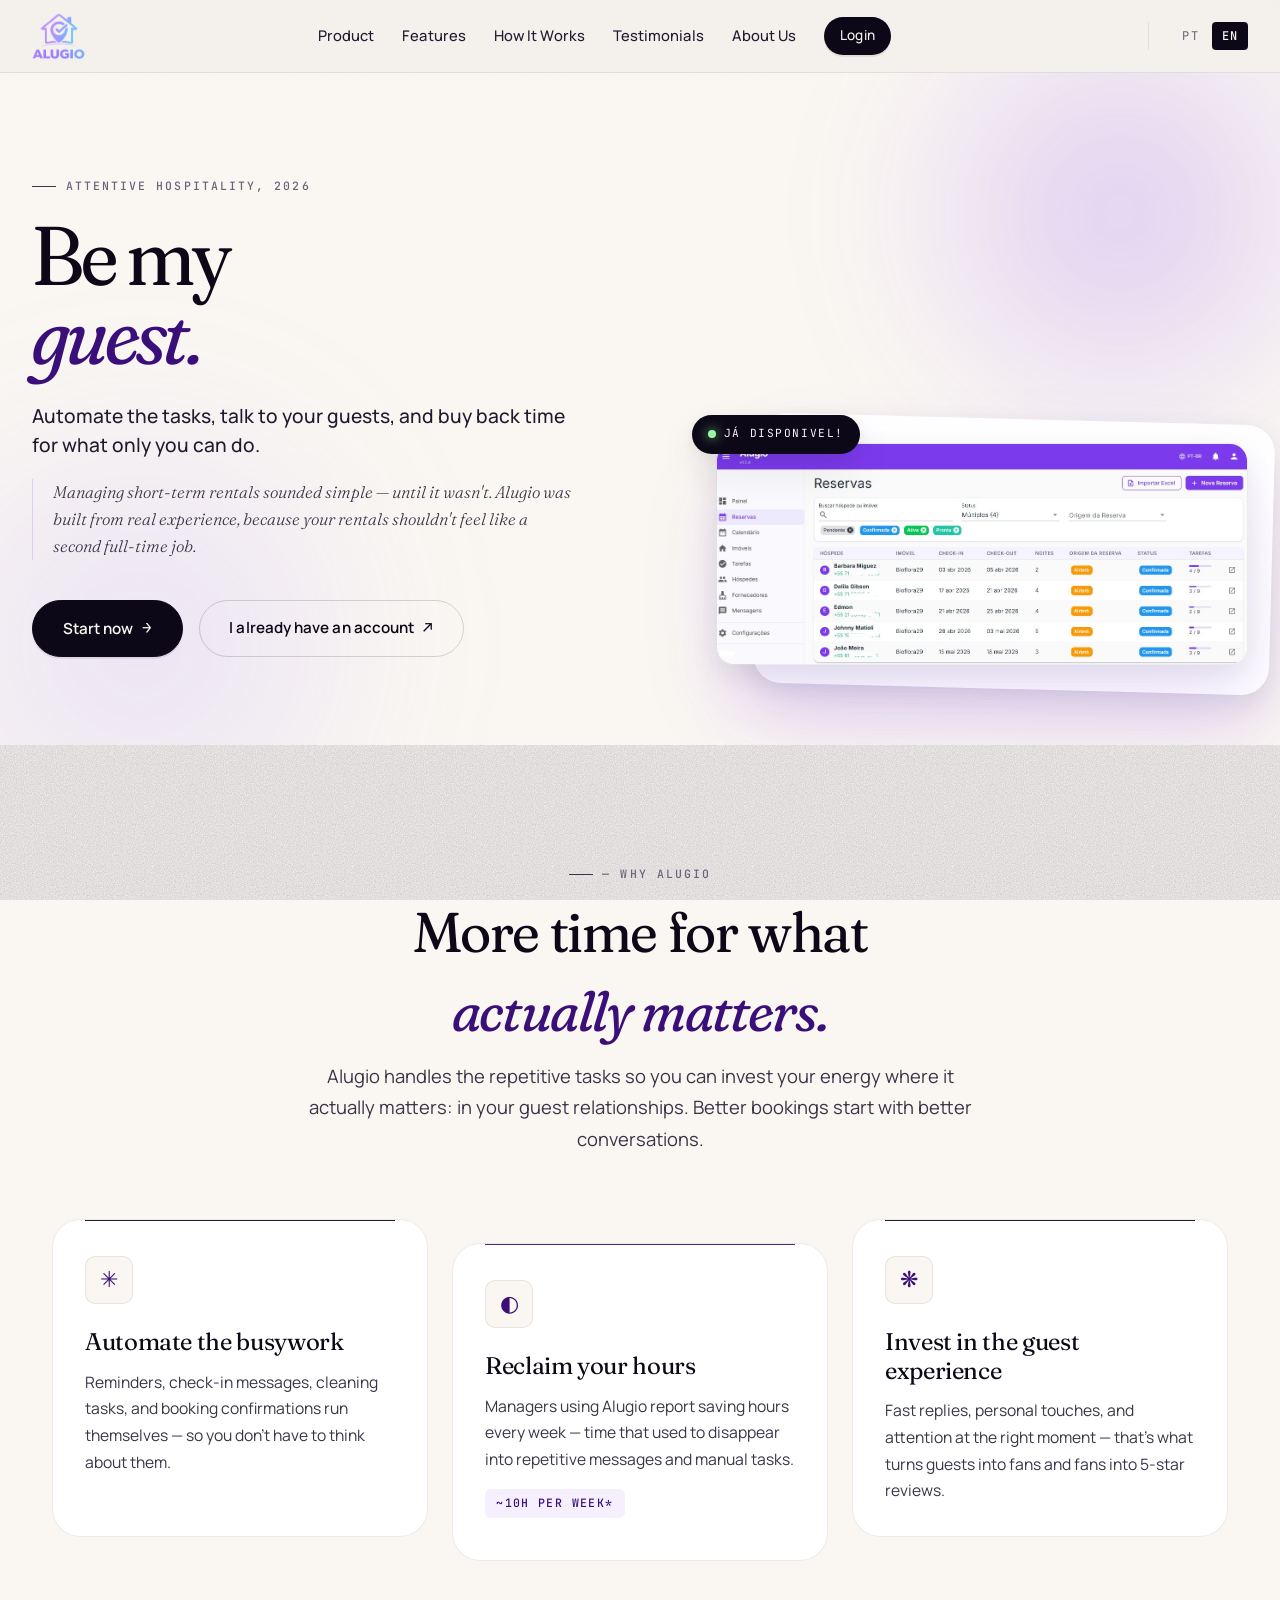
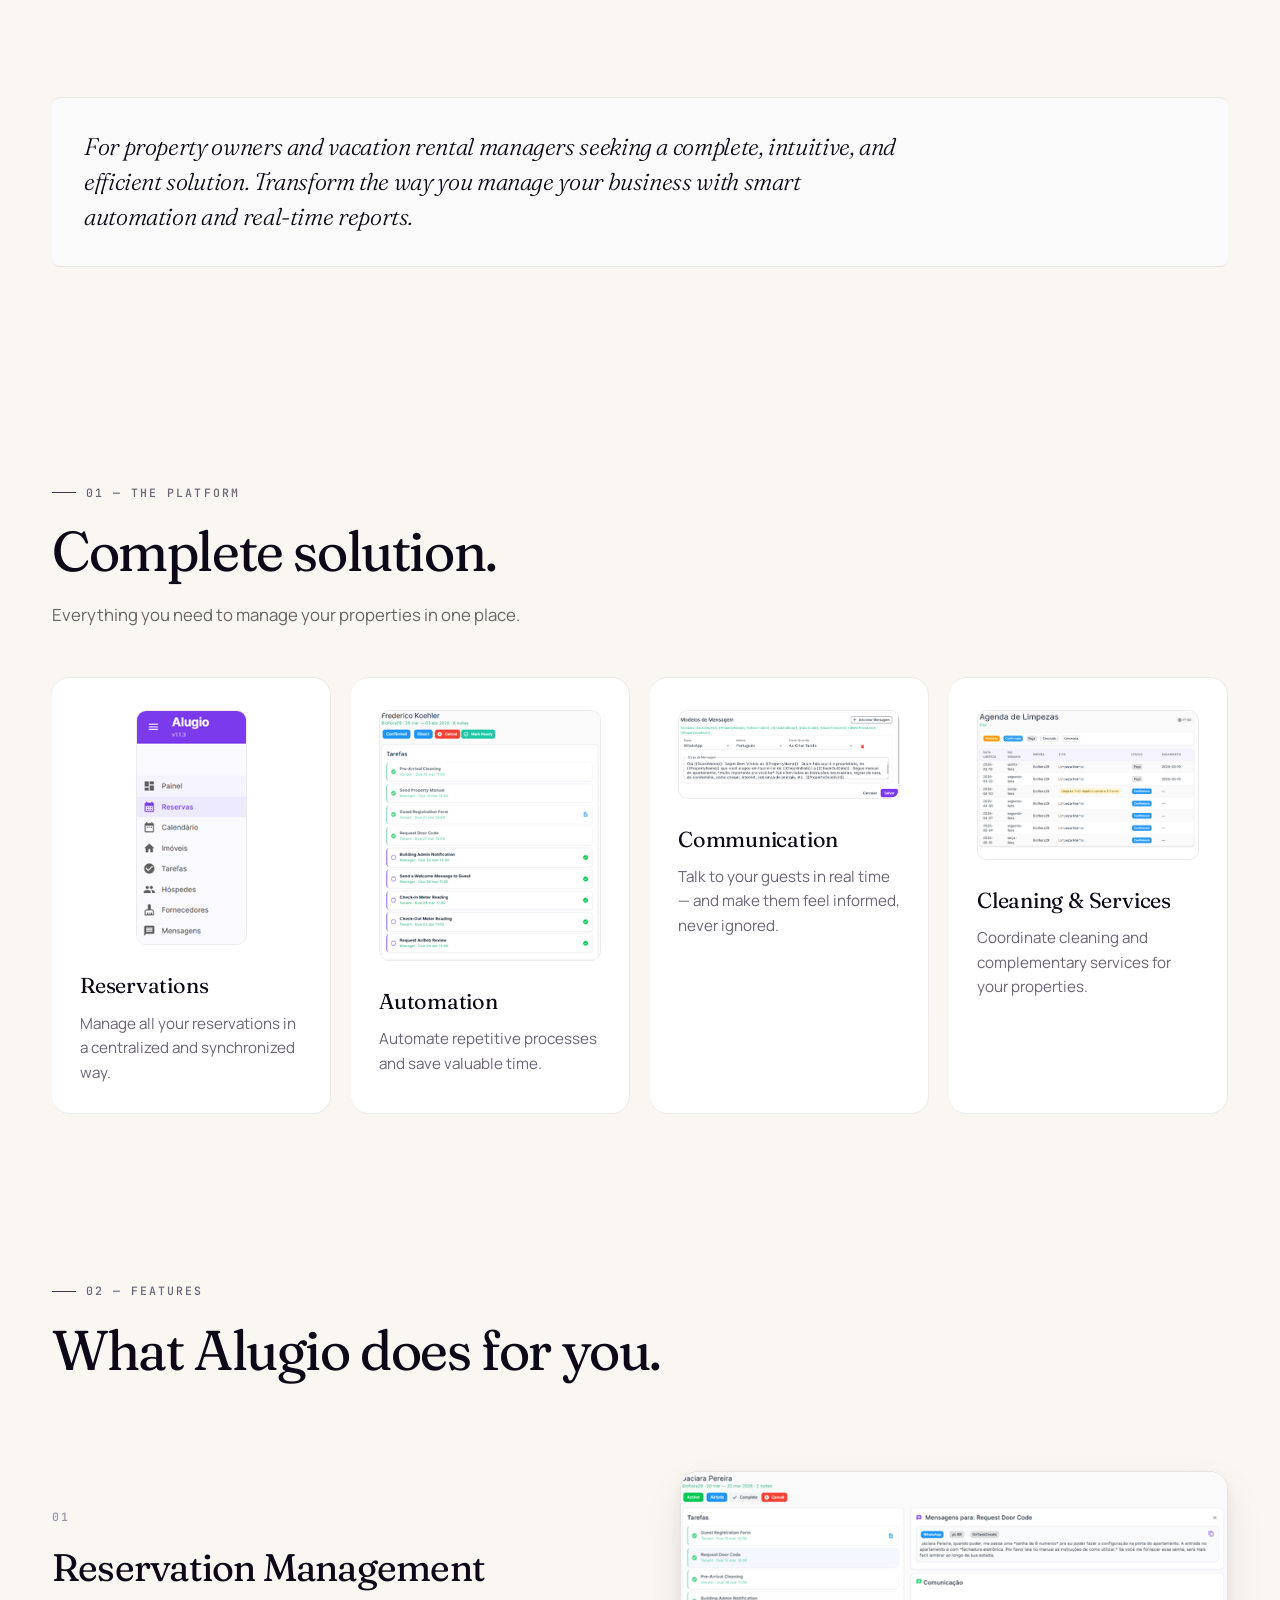
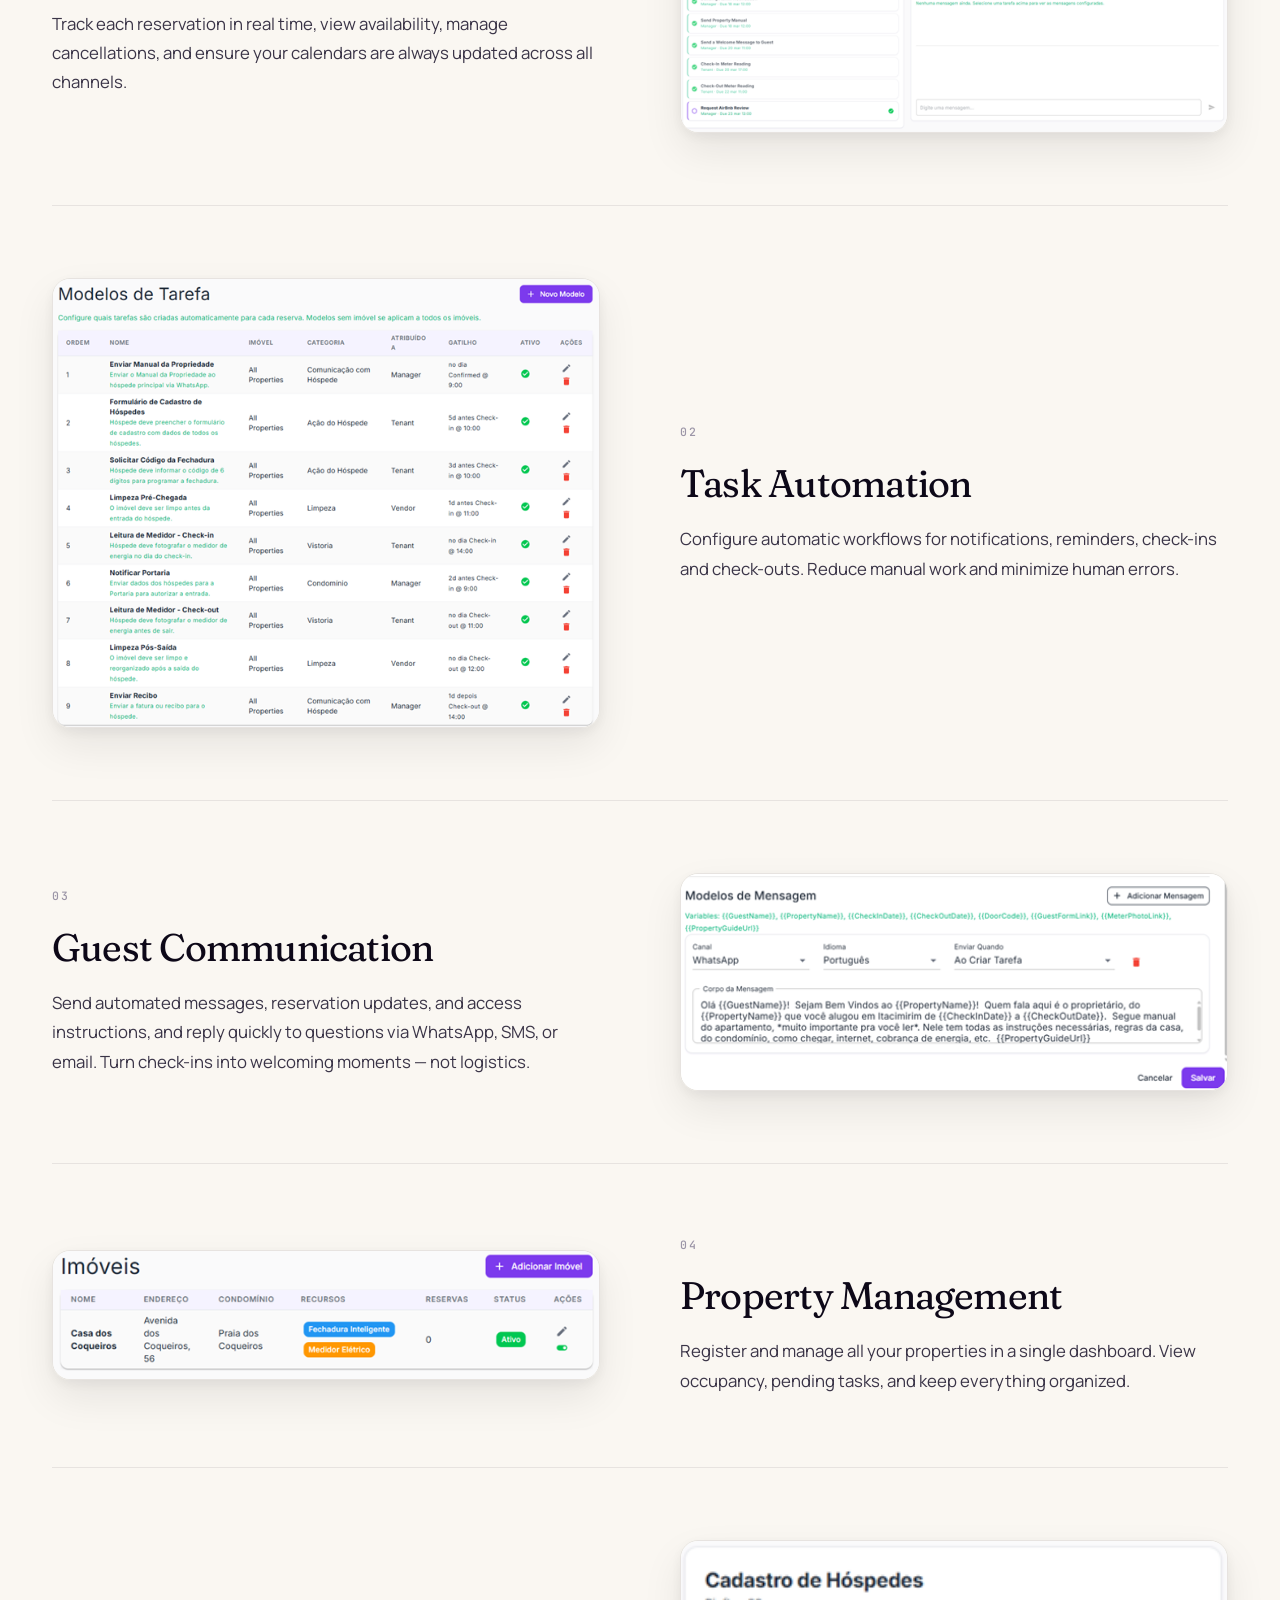
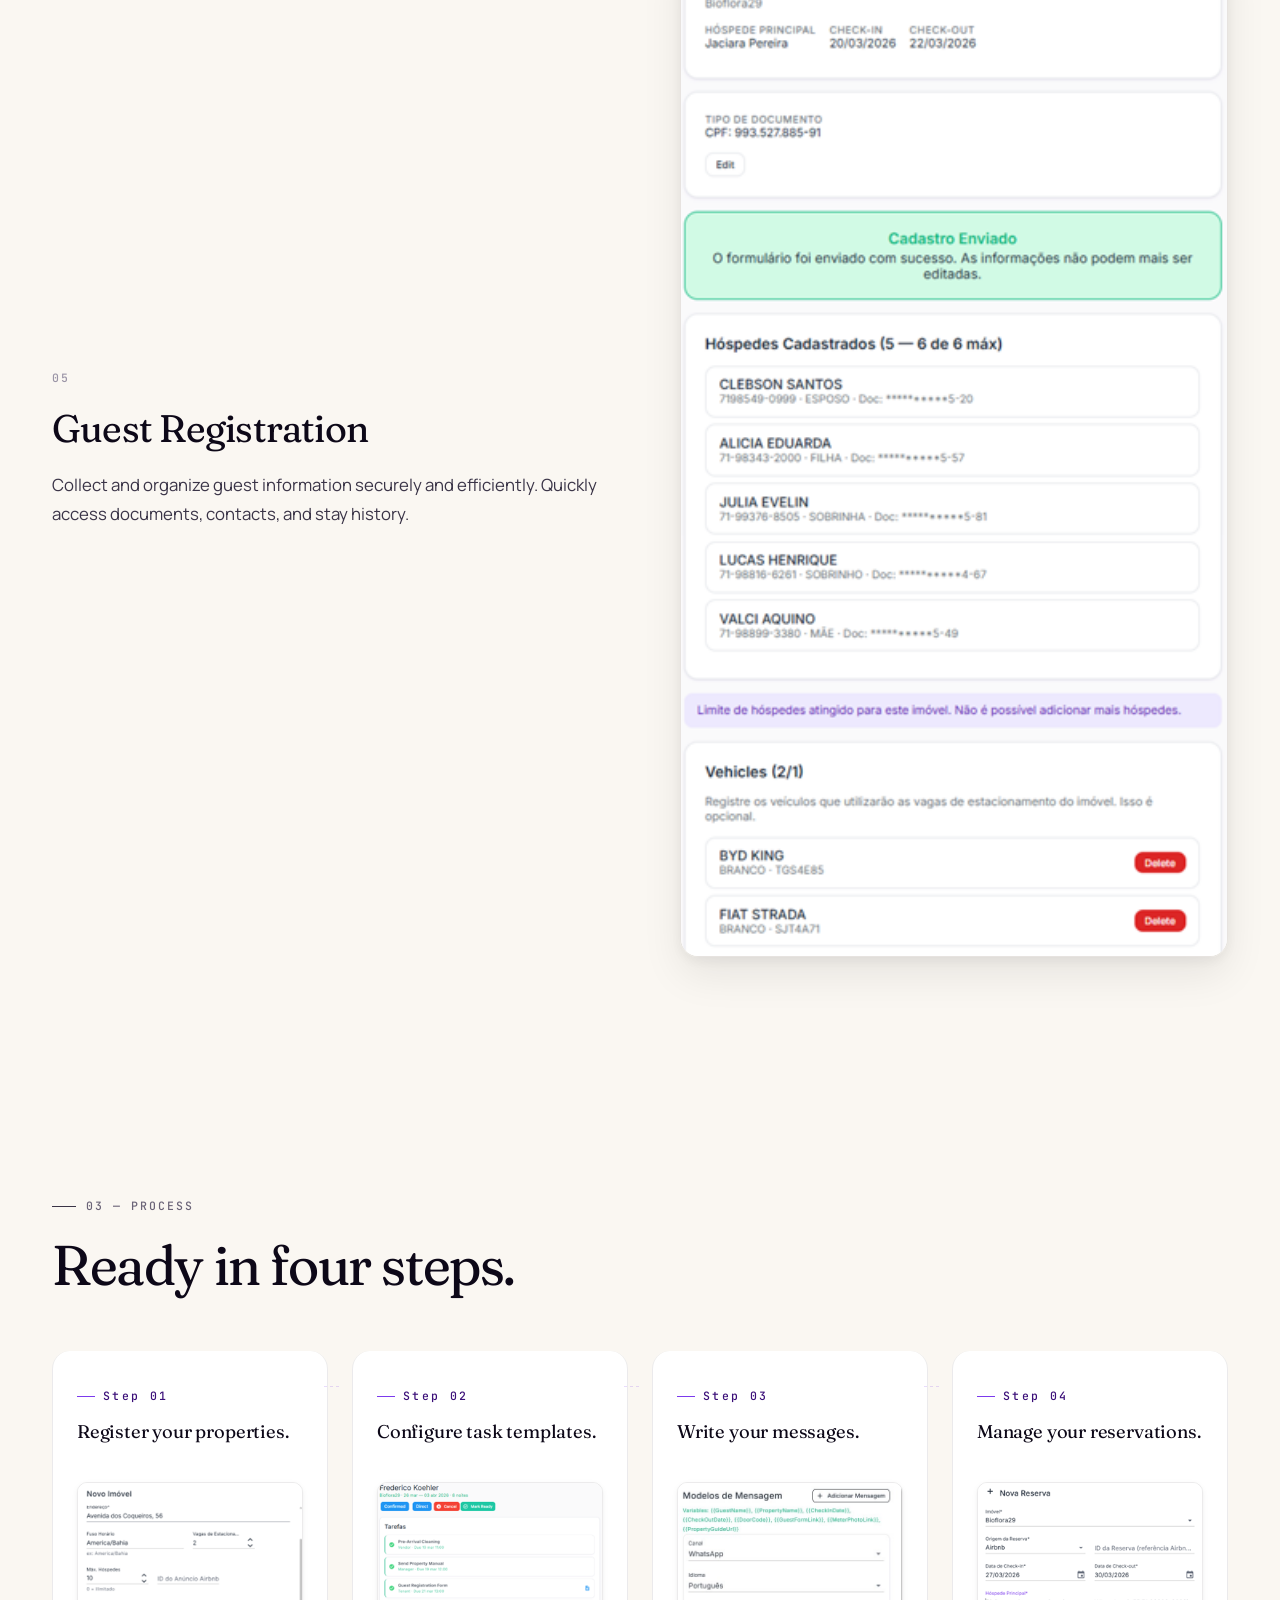
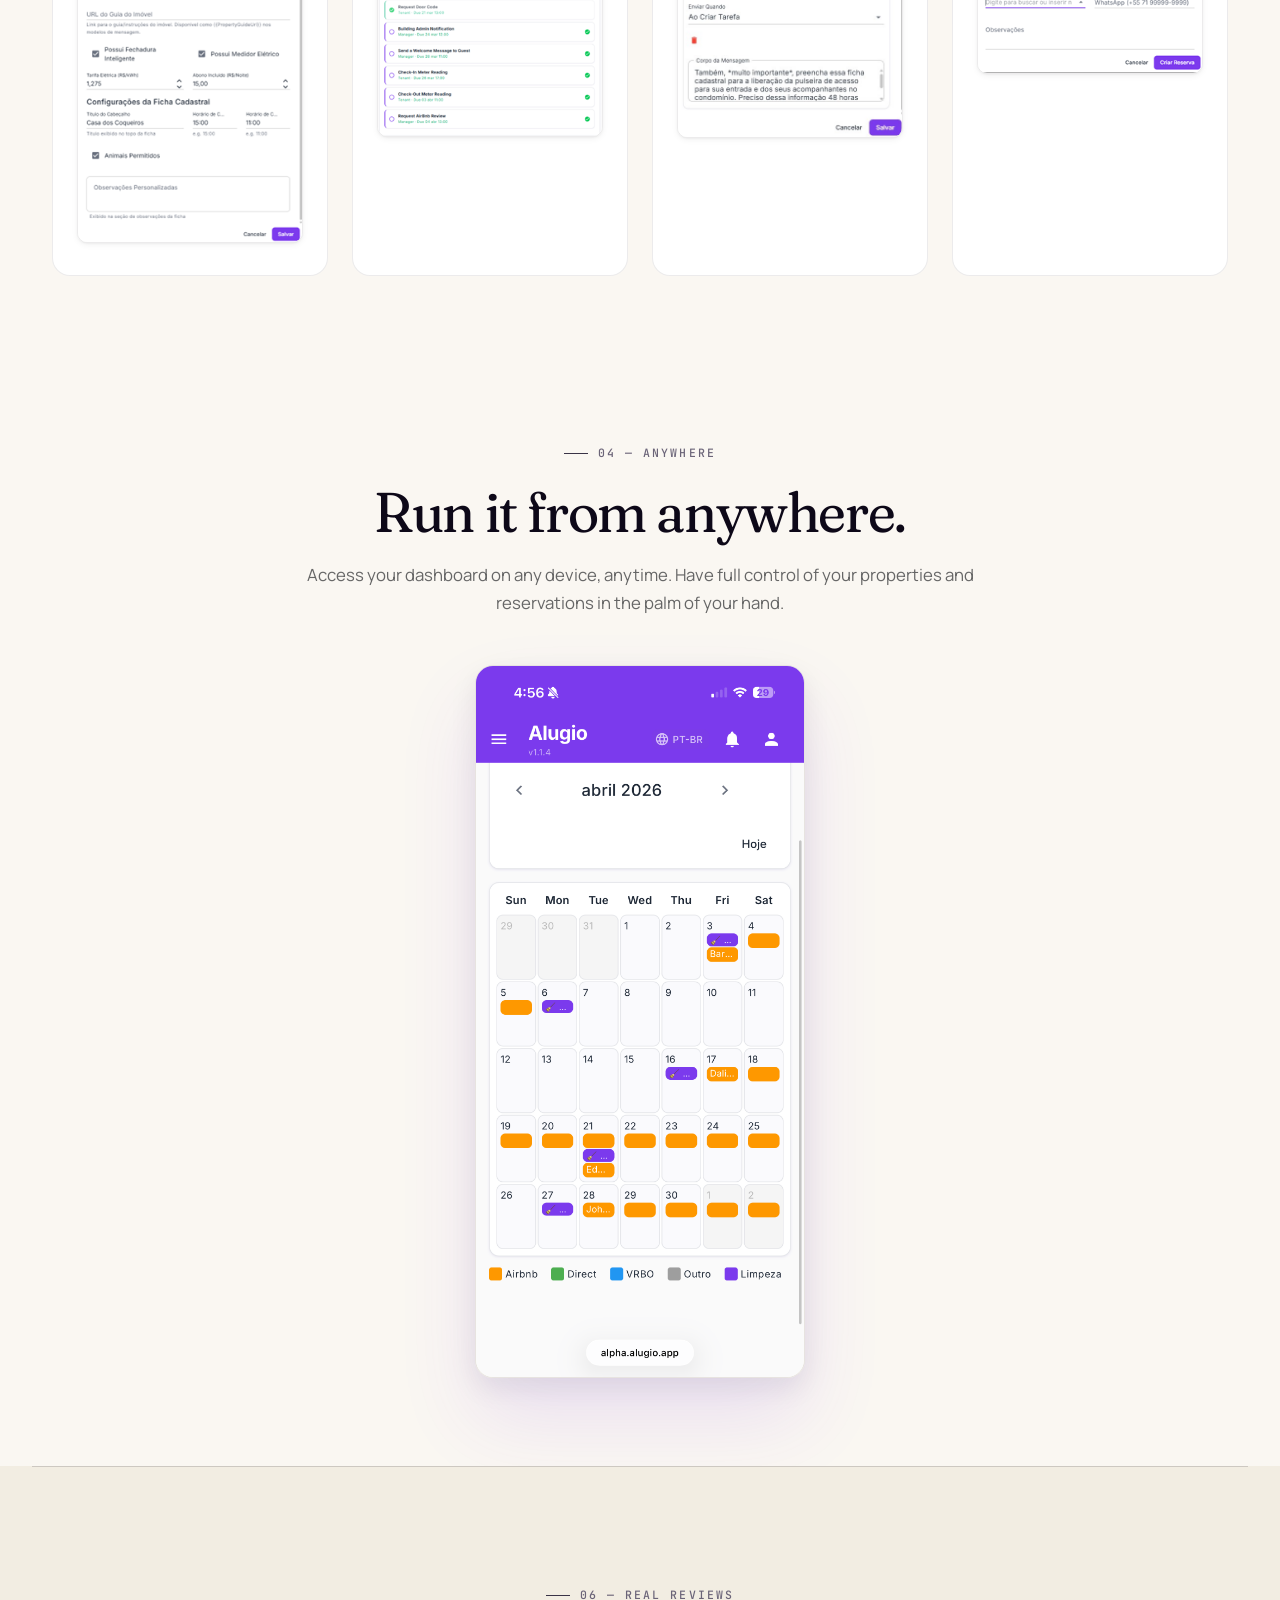
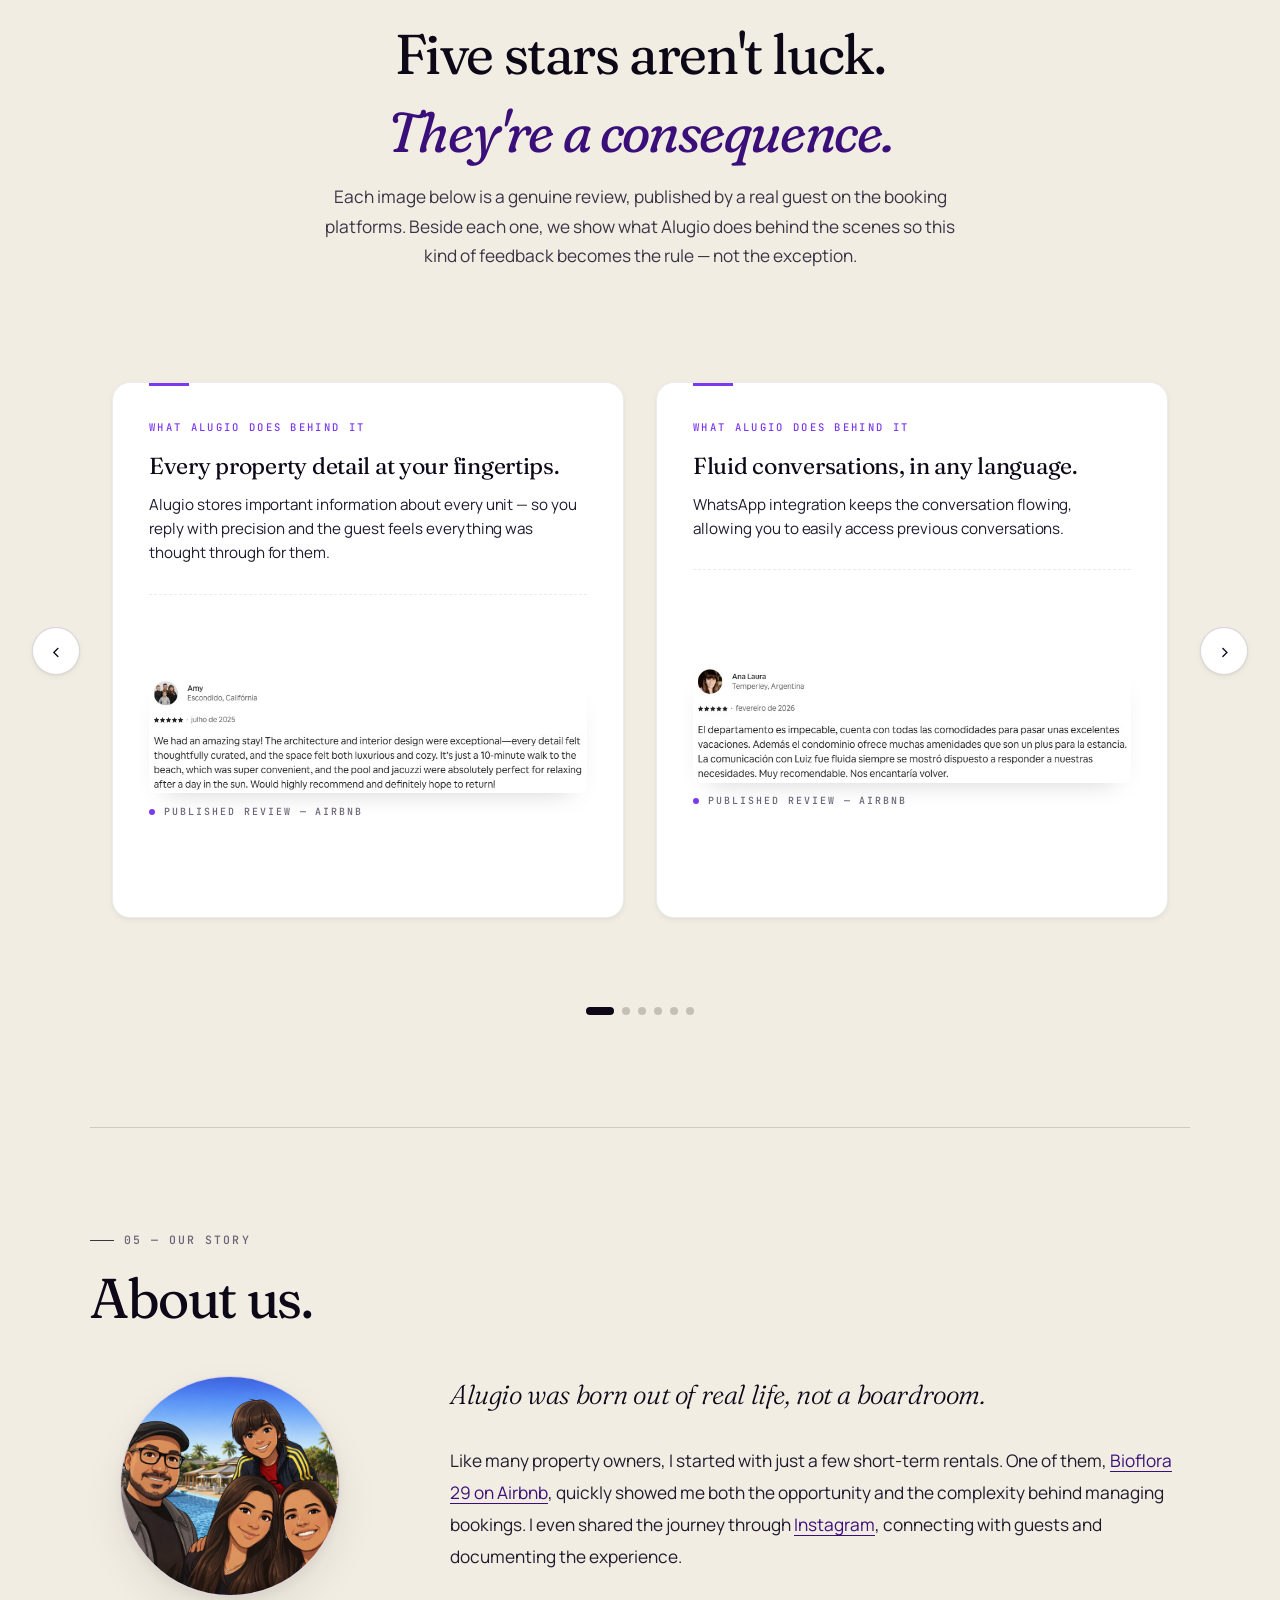
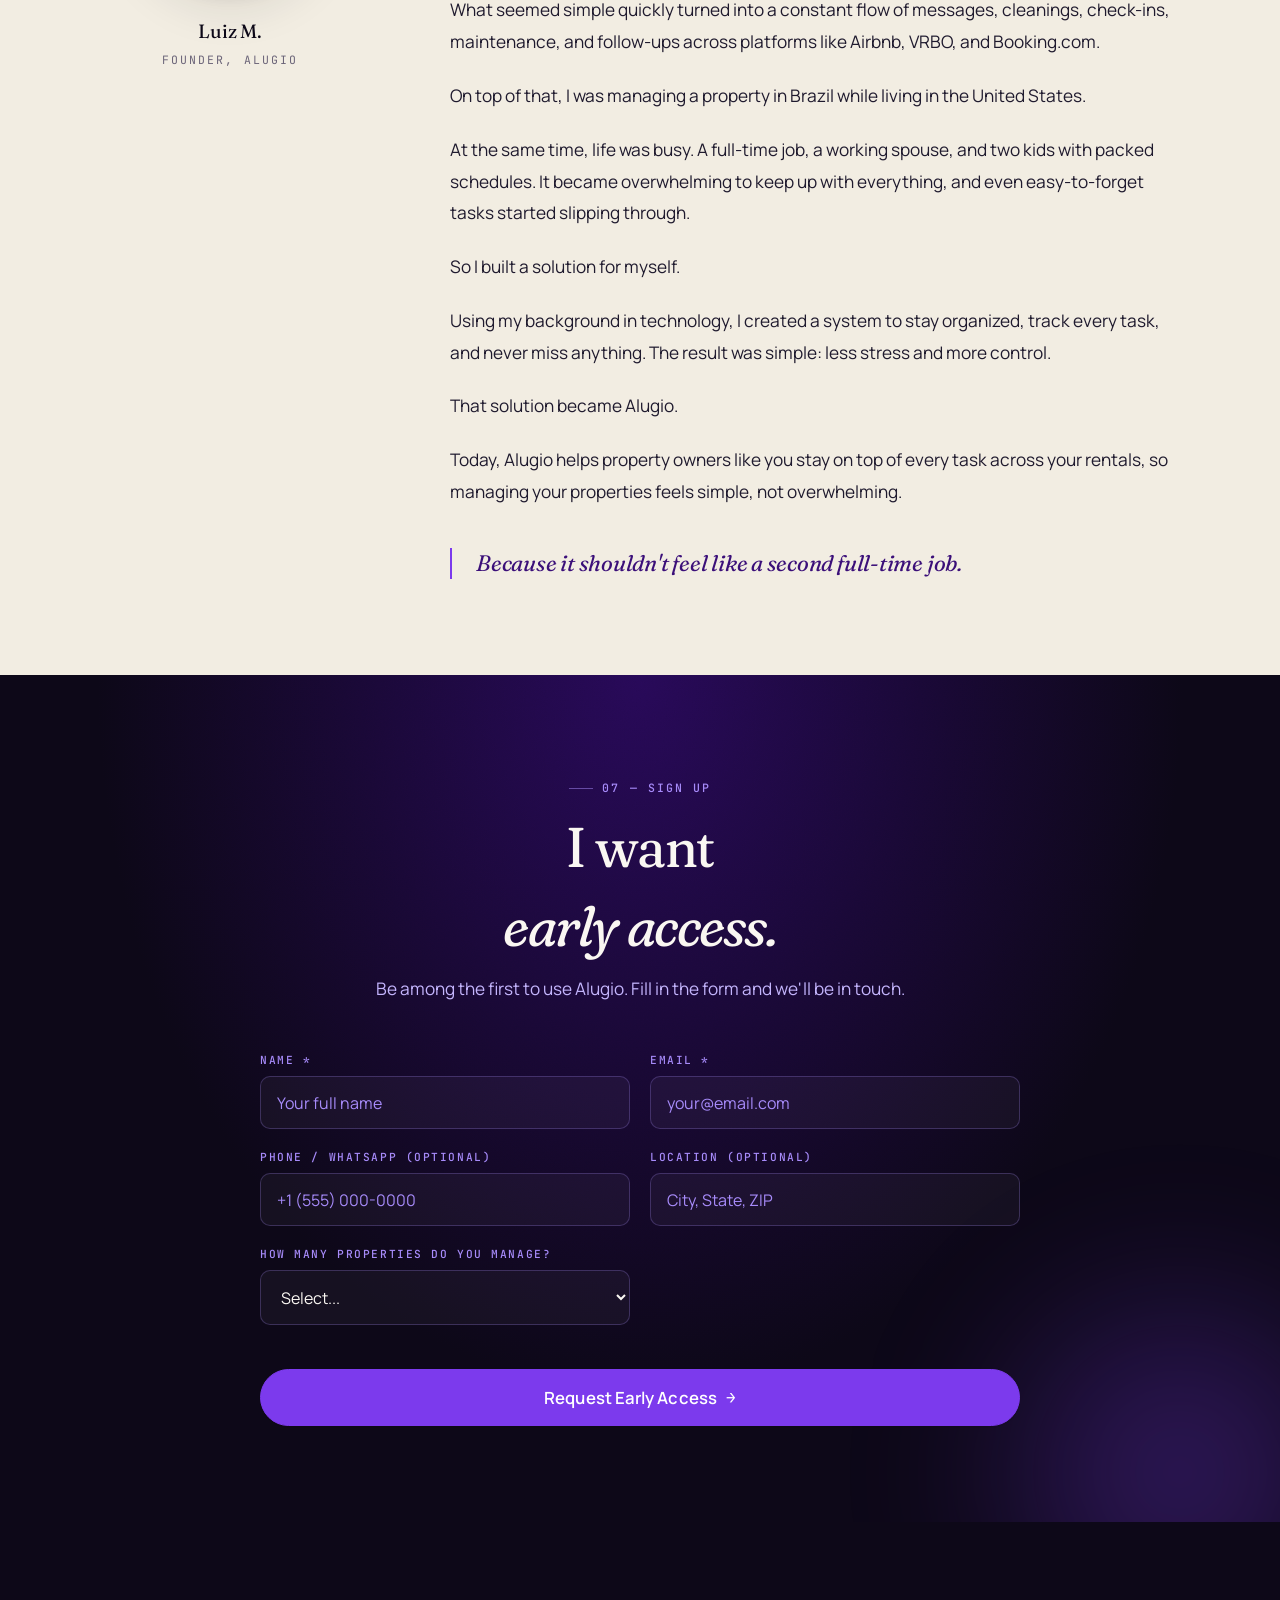
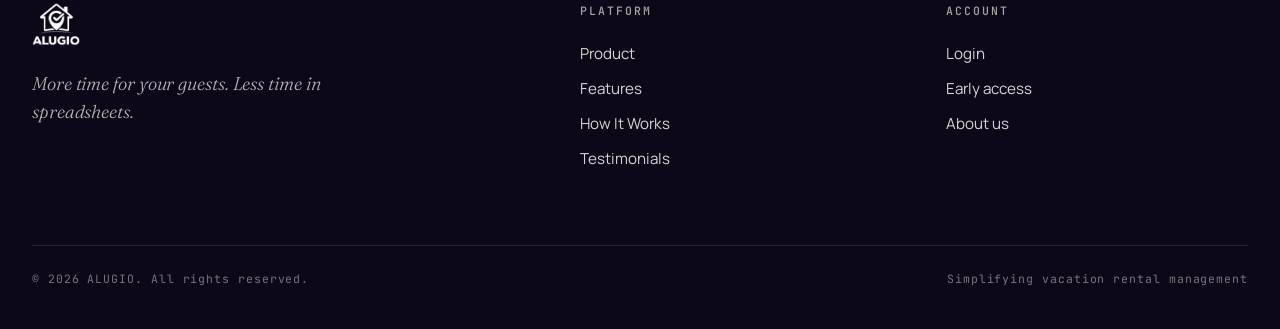
==== commit 8fa4c6d1: "Testimonials redesign + PT gender fix - Testimonials: cards now show full guest-review screenshots a" ====
--- a/index.html
+++ b/index.html
@@ -59,14 +59,14 @@
                         <em data-lang-pt="convidado." data-lang-en="guest.">convidado.</em>
                     </h1>
                     <p class="hero-subtitle" data-lang-pt="Automatize as tarefas, comunique-se com hóspedes e ganhe tempo para o que só você pode fazer." data-lang-en="Automate the tasks, talk to your guests, and buy back time for what only you can do.">Automatize as tarefas, comunique-se com hóspedes e ganhe tempo para o que só você pode fazer.</p>
-                    <p class="hero-tagline" data-lang-pt="Gerenciar aluguéis de temporada parecia simples — até que deixou de ser. A Alugio foi criada a partir de experiência real, porque seus imóveis não deveriam parecer um segundo emprego em período integral." data-lang-en="Managing short-term rentals sounded simple — until it wasn't. Alugio was built from real experience, because your rentals shouldn't feel like a second full-time job.">Gerenciar aluguéis de temporada parecia simples — até que deixou de ser. A Alugio foi criada a partir de experiência real, porque seus imóveis não deveriam parecer um segundo emprego em período integral.</p>
+                    <p class="hero-tagline" data-lang-pt="Gerenciar aluguéis de temporada parecia simples — até que deixou de ser. O Alugio foi criado a partir de experiência real, porque seus imóveis não deveriam parecer um segundo emprego em período integral." data-lang-en="Managing short-term rentals sounded simple — until it wasn't. Alugio was built from real experience, because your rentals shouldn't feel like a second full-time job.">Gerenciar aluguéis de temporada parecia simples — até que deixou de ser. O Alugio foi criado a partir de experiência real, porque seus imóveis não deveriam parecer um segundo emprego em período integral.</p>
                     <div class="hero-cta-row">
                         <button class="cta-button" id="hero-cta" data-lang-pt="Comece agora" data-lang-en="Start now">Comece agora</button>
                         <a class="cta-button cta-button--outline" href="https://alpha.alugio.app" target="_blank" rel="noopener" data-lang-pt="Já tenho conta" data-lang-en="I already have an account">Já tenho conta</a>
                     </div>
                 </div>
                 <div class="hero-visual reveal" style="--reveal-delay: 200ms;">
-                    <div class="hero-badge" data-lang-pt="Agora em Alpha" data-lang-en="Now in Alpha">Agora em Alpha</div>
+                    <div class="hero-badge" data-lang-pt="Live!" data-lang-en="Já Disponivel!">Agora em Alpha</div>
                     <div class="hero-screenshot">
                         <img src="assets/reservas.jpg" alt="ALUGIO App">
                     </div>
@@ -79,7 +79,7 @@
             <span class="eyebrow reveal" data-lang-pt="— Por quê Alugio" data-lang-en="— Why Alugio">— Por quê Alugio</span>
             <h2 class="section-title reveal" data-lang-pt="Mais tempo para o que importa:" data-lang-en="More time for what">Mais tempo para o que importa:</h2>
             <h2 class="section-title section-title-accent reveal" style="--reveal-delay: 100ms;" data-lang-pt="seus hóspedes." data-lang-en="actually matters.">seus hóspedes.</h2>
-            <p class="section-description reveal" style="--reveal-delay: 200ms;" data-lang-pt="A Alugio cuida das tarefas repetitivas para que você possa investir sua energia onde ela faz diferença: na relação com seus hóspedes. Reservas melhores começam com conversas melhores." data-lang-en="Alugio handles the repetitive tasks so you can invest your energy where it actually matters: in your guest relationships. Better bookings start with better conversations.">A Alugio cuida das tarefas repetitivas para que você possa investir sua energia onde ela faz diferença: na relação com seus hóspedes. Reservas melhores começam com conversas melhores.</p>
+            <p class="section-description reveal" style="--reveal-delay: 200ms;" data-lang-pt="O Alugio cuida das tarefas repetitivas para que você possa investir sua energia onde ela faz diferença: na relação com seus hóspedes. Reservas melhores começam com conversas melhores." data-lang-en="Alugio handles the repetitive tasks so you can invest your energy where it actually matters: in your guest relationships. Better bookings start with better conversations.">O Alugio cuida das tarefas repetitivas para que você possa investir sua energia onde ela faz diferença: na relação com seus hóspedes. Reservas melhores começam com conversas melhores.</p>
 
             <div class="more-time-grid">
                 <div class="outcome-card reveal">
@@ -91,7 +91,7 @@
                 <div class="outcome-card reveal" style="--reveal-delay: 120ms;">
                     <div class="outcome-icon" aria-hidden="true">◐</div>
                     <h3 data-lang-pt="Recupere suas horas" data-lang-en="Reclaim your hours">Recupere suas horas</h3>
-                    <p data-lang-pt="Gestores que usam a Alugio relatam economizar horas toda semana — tempo que antes se perdia em mensagens repetitivas e tarefas manuais." data-lang-en="Managers using Alugio report saving hours every week — time that used to disappear into repetitive messages and manual tasks.">Gestores que usam a Alugio relatam economizar horas toda semana — tempo que antes se perdia em mensagens repetitivas e tarefas manuais.</p>
+                    <p data-lang-pt="Gestores que usam o Alugio relatam economizar horas toda semana — tempo que antes se perdia em mensagens repetitivas e tarefas manuais." data-lang-en="Managers using Alugio report saving hours every week — time that used to disappear into repetitive messages and manual tasks.">Gestores que usam o Alugio relatam economizar horas toda semana — tempo que antes se perdia em mensagens repetitivas e tarefas manuais.</p>
                     <span class="stat" data-lang-pt="~10h por semana*" data-lang-en="~10h per week*">~10h por semana*</span>
                 </div>
 
@@ -146,7 +146,7 @@
         <!-- Features Detail Section -->
         <section class="section">
             <span class="eyebrow reveal" data-lang-pt="02 — Recursos" data-lang-en="02 — Features">02 — Recursos</span>
-            <h2 class="section-title reveal" data-lang-pt="O que a Alugio faz por você." data-lang-en="What Alugio does for you.">O que a Alugio faz por você.</h2>
+            <h2 class="section-title reveal" data-lang-pt="O que o Alugio faz por você." data-lang-en="What Alugio does for you.">O que o Alugio faz por você.</h2>
 
             <!-- Row 1: Gestão de Reservas -->
             <div class="detail-row">
@@ -243,6 +243,175 @@
             </div>
         </section>
     </main>
+
+        <!-- Testimonials Section -->
+    <!-- The images are real, unedited guest reviews. The copy on each card explains the Alugio capability behind that kind of feedback. -->
+    <section id="depoimentos" class="testimonials-section">
+        <div class="testimonials-inner">
+            <span class="eyebrow reveal" data-lang-pt="06 — Avaliações reais" data-lang-en="06 — Real reviews">06 — Avaliações reais</span>
+            <h2 class="section-title reveal" data-lang-pt="Cinco estrelas não são sorte." data-lang-en="Five stars aren't luck.">Cinco estrelas não são sorte.</h2>
+            <h2 class="section-title section-title-accent reveal" style="--reveal-delay: 100ms;" data-lang-pt="São consequência." data-lang-en="They're a consequence.">São consequência.</h2>
+            <p class="section-description reveal" style="--reveal-delay: 200ms;" data-lang-pt="Cada imagem abaixo é uma avaliação genuína, publicada por um hóspede real nas plataformas de reserva. Ao lado de cada uma, mostramos o que o Alugio faz nos bastidores para que esse tipo de feedback se repita — em vez de acontecer por acaso." data-lang-en="Each image below is a genuine review, published by a real guest on the booking platforms. Beside each one, we show what Alugio does behind the scenes so this kind of feedback becomes the rule — not the exception.">Cada imagem abaixo é uma avaliação genuína, publicada por um hóspede real nas plataformas de reserva. Ao lado de cada uma, mostramos o que o Alugio faz nos bastidores para que esse tipo de feedback se repita — em vez de acontecer por acaso.</p>
+
+            <div class="carousel" id="testimonials-carousel">
+                <button class="carousel-arrow prev" type="button" aria-label="Previous" aria-controls="testimonials-track">‹</button>
+
+                <div class="carousel-viewport">
+                    <div class="carousel-track" id="testimonials-track" aria-live="polite">
+
+                        <article class="testimonial-card">
+                            <div class="testimonial-card-inner">
+                                <span class="testimonial-tag" data-lang-pt="O que o Alugio faz por trás" data-lang-en="What Alugio does behind it">O que o Alugio faz por trás</span>
+                                <h3 class="testimonial-headline" data-lang-pt="Cada detalhe do imóvel ao alcance da mão." data-lang-en="Every property detail at your fingertips.">Cada detalhe do imóvel ao alcance da mão.</h3>
+                                <p class="testimonial-blurb" data-lang-pt="O Alugio guarda informações importantes de cada unidade — assim você responde com precisão e o hóspede sente que tudo foi pensado para ele." data-lang-en="Alugio stores important information about every unit — so you reply with precision and the guest feels everything was thought through for them.">O Alugio guarda informações importantes de cada unidade — assim você responde com precisão e o hóspede sente que tudo foi pensado para ele.</p>
+                                <figure class="testimonial-figure">
+                                    <img class="testimonial-photo" src="assets/testimonials/amy.jpg" alt="Avaliação 5 estrelas de Amy, Escondido, Califórnia, julho de 2025" loading="lazy">
+                                    <figcaption class="testimonial-caption" data-lang-pt="Avaliação publicada — Airbnb" data-lang-en="Published review — Airbnb">Avaliação publicada — Airbnb</figcaption>
+                                </figure>
+                            </div>
+                        </article>
+
+                        <article class="testimonial-card">
+                            <div class="testimonial-card-inner">
+                                <span class="testimonial-tag" data-lang-pt="O que o Alugio faz por trás" data-lang-en="What Alugio does behind it">O que o Alugio faz por trás</span>
+                                <h3 class="testimonial-headline" data-lang-pt="Conversas fluidas, em qualquer idioma." data-lang-en="Fluid conversations, in any language.">Conversas fluidas, em qualquer idioma.</h3>
+                                <p class="testimonial-blurb" data-lang-pt="A integração com o WhatsApp mantém o diálogo ágil, fazendo você acessar rapidamente as mensagens com os hóspedes." data-lang-en="WhatsApp integration keeps the conversation flowing, allowing you to easily access previous conversations.">A integração com o WhatsApp mantém o diálogo ágil, fazendo você acessar rapidamente as mensagens com os hóspedes.</p>
+                                <figure class="testimonial-figure">
+                                    <img class="testimonial-photo" src="assets/testimonials/analaura.jpg" alt="Avaliação 5 estrelas de Ana Laura, Temperley, Argentina, fevereiro de 2026" loading="lazy">
+                                    <figcaption class="testimonial-caption" data-lang-pt="Avaliação publicada — Airbnb" data-lang-en="Published review — Airbnb">Avaliação publicada — Airbnb</figcaption>
+                                </figure>
+                            </div>
+                        </article>
+
+                        <article class="testimonial-card">
+                            <div class="testimonial-card-inner">
+                                <span class="testimonial-tag" data-lang-pt="O que o Alugio faz por trás" data-lang-en="What Alugio does behind it">O que o Alugio faz por trás</span>
+                                <h3 class="testimonial-headline" data-lang-pt="Nenhum check-in perde um passo." data-lang-en="No check-in misses a step.">Nenhum check-in perde um passo.</h3>
+                                <p class="testimonial-blurb" data-lang-pt="Tarefas automáticas lembram você do que precisa ser feito — boas-vindas, instruções, confirmações — para que cada chegada pareça planejada, mesmo na correria." data-lang-en="Automated tasks prompt you for what needs doing — welcome notes, instructions, confirmations — so every arrival feels planned, even when you're slammed.">Tarefas automáticas lembram você do que precisa ser feito — boas-vindas, instruções, confirmações — para que cada chegada pareça planejada, mesmo na correria.</p>
+                                <figure class="testimonial-figure">
+                                    <img class="testimonial-photo" src="assets/testimonials/beatriz.jpg" alt="Avaliação 5 estrelas de Beatriz" loading="lazy">
+                                    <figcaption class="testimonial-caption" data-lang-pt="Avaliação publicada — Airbnb" data-lang-en="Published review — Airbnb">Avaliação publicada — Airbnb</figcaption>
+                                </figure>
+                            </div>
+                        </article>
+
+                        <article class="testimonial-card">
+                            <div class="testimonial-card-inner">
+                                <span class="testimonial-tag" data-lang-pt="O que o Alugio faz por trás" data-lang-en="What Alugio does behind it">O que o Alugio faz por trás</span>
+                                <h3 class="testimonial-headline" data-lang-pt="Resposta rápida vira hábito." data-lang-en="Fast replies become a habit.">Resposta rápida vira hábito.</h3>
+                                <p class="testimonial-blurb" data-lang-pt="Notificações inteligentes te alcançam no momento certo — antes que o hóspede precise repetir a pergunta. Comunicar bem deixa de exigir vigilância." data-lang-en="Smart notifications reach you at the right moment — before the guest has to ask twice. Good communication stops requiring constant vigilance.">Notificações inteligentes te alcançam no momento certo — antes que o hóspede precise repetir a pergunta. Comunicar bem deixa de exigir vigilância.</p>
+                                <figure class="testimonial-figure">
+                                    <img class="testimonial-photo" src="assets/testimonials/bruno.jpg" alt="Avaliação 5 estrelas de Bruno, Bahia, outubro de 2025" loading="lazy">
+                                    <figcaption class="testimonial-caption" data-lang-pt="Avaliação publicada — Airbnb" data-lang-en="Published review — Airbnb">Avaliação publicada — Airbnb</figcaption>
+                                </figure>
+                            </div>
+                        </article>
+
+                        <article class="testimonial-card">
+                            <div class="testimonial-card-inner">
+                                <span class="testimonial-tag" data-lang-pt="O que o Alugio faz por trás" data-lang-en="What Alugio does behind it">O que o Alugio faz por trás</span>
+                                <h3 class="testimonial-headline" data-lang-pt="O imóvel sempre pronto, sem exceção." data-lang-en="The property always ready — no exceptions.">O imóvel sempre pronto, sem exceção.</h3>
+                                <p class="testimonial-blurb" data-lang-pt="Checklists de preparação e fotos de saída padronizam o que sai e o que entra. A sensação de “tudo no lugar” deixa de depender da memória de cada faxineiro." data-lang-en="Prep checklists and exit photos standardize every turnover. The feeling of “everything in place” stops depending on each cleaner's memory.">Checklists de preparação e fotos de saída padronizam o que sai e o que entra. A sensação de “tudo no lugar” deixa de depender da memória de cada faxineiro.</p>
+                                <figure class="testimonial-figure">
+                                    <img class="testimonial-photo" src="assets/testimonials/felipe.jpg" alt="Avaliação 5 estrelas de Felipe, Bahia, setembro de 2025" loading="lazy">
+                                    <figcaption class="testimonial-caption" data-lang-pt="Avaliação publicada — Airbnb" data-lang-en="Published review — Airbnb">Avaliação publicada — Airbnb</figcaption>
+                                </figure>
+                            </div>
+                        </article>
+
+                        <article class="testimonial-card">
+                            <div class="testimonial-card-inner">
+                                <span class="testimonial-tag" data-lang-pt="O que o Alugio faz por trás" data-lang-en="What Alugio does behind it">O que o Alugio faz por trás</span>
+                                <h3 class="testimonial-headline" data-lang-pt="Limpeza coordenada em segundo plano." data-lang-en="Cleaning coordinated in the background.">Limpeza coordenada em segundo plano.</h3>
+                                <p class="testimonial-blurb" data-lang-pt="Tarefas de limpeza e confirmações são gerenciadas facilmente. Você para de orquestrar a limpeza manualmente — e o imóvel está pronto antes da próxima chave." data-lang-en="Cleaning tasks and confirmations are easily managed. You stop orchestrating manual cleaning tasks — and the property is ready before the next key drops.">Tarefas de limpeza e confirmações são gerenciadas facilmente. Você para de orquestrar a limpeza manualmente — e o imóvel está pronto antes da próxima chave.</p>
+                                <figure class="testimonial-figure">
+                                    <img class="testimonial-photo" src="assets/testimonials/jaciara.jpg" alt="Avaliação 5 estrelas de Jaciara" loading="lazy">
+                                    <figcaption class="testimonial-caption" data-lang-pt="Avaliação publicada — Airbnb" data-lang-en="Published review — Airbnb">Avaliação publicada — Airbnb</figcaption>
+                                </figure>
+                            </div>
+                        </article>
+
+                        <article class="testimonial-card">
+                            <div class="testimonial-card-inner">
+                                <span class="testimonial-tag" data-lang-pt="O que o Alugio faz por trás" data-lang-en="What Alugio does behind it">O que o Alugio faz por trás</span>
+                                <h3 class="testimonial-headline" data-lang-pt="Crescer sem ampliar a equipe." data-lang-en="Grow without growing the team.">Crescer sem ampliar a equipe.</h3>
+                                <p class="testimonial-blurb" data-lang-pt="A plataforma escala com você: dezenas de unidades, mesma operação, sem perder o cuidado individual que faz cada hóspede voltar." data-lang-en="The platform scales with you: dozens of units, one operation, without losing the individual care that brings each guest back.">A plataforma escala com você: dezenas de unidades, mesma operação, sem perder o cuidado individual que faz cada hóspede voltar.</p>
+                                <figure class="testimonial-figure">
+                                    <img class="testimonial-photo" src="assets/testimonials/jailma.jpg" alt="Avaliação 5 estrelas de Jailma" loading="lazy">
+                                    <figcaption class="testimonial-caption" data-lang-pt="Avaliação publicada — Airbnb" data-lang-en="Published review — Airbnb">Avaliação publicada — Airbnb</figcaption>
+                                </figure>
+                            </div>
+                        </article>
+
+                        <article class="testimonial-card">
+                            <div class="testimonial-card-inner">
+                                <span class="testimonial-tag" data-lang-pt="O que o Alugio faz por trás" data-lang-en="What Alugio does behind it">O que o Alugio faz por trás</span>
+                                <h3 class="testimonial-headline" data-lang-pt="Cadastro de hóspede sem fricção." data-lang-en="Guest registration without friction.">Cadastro de hóspede sem fricção.</h3>
+                                <p class="testimonial-blurb" data-lang-pt="O cadastro digital substitui planilhas Excel, PDFs e fotos manuais. O hóspede preenche diretamente no sistema, e os dados são enviados automaticamente para a portaria." data-lang-en="Digital registration replaces Excel sheets, paper forms, and manual photos. Guests fill out the form directly in the system, and it is automatically sent to the building managers.">O cadastro digital substitui planilhas Excel, PDFs e fotos manuais. O hóspede preenche diretamente no sistema, e os dados são enviados automaticamente para a portaria.</p>
+                                <figure class="testimonial-figure">
+                                    <img class="testimonial-photo" src="assets/testimonials/juliana.jpg" alt="Avaliação 5 estrelas de Juliana" loading="lazy">
+                                    <figcaption class="testimonial-caption" data-lang-pt="Avaliação publicada — Airbnb" data-lang-en="Published review — Airbnb">Avaliação publicada — Airbnb</figcaption>
+                                </figure>
+                            </div>
+                        </article>
+
+                        <article class="testimonial-card">
+                            <div class="testimonial-card-inner">
+                                <span class="testimonial-tag" data-lang-pt="O que o Alugio faz por trás" data-lang-en="What Alugio does behind it">O que o Alugio faz por trás</span>
+                                <h3 class="testimonial-headline" data-lang-pt="Modelos de tarefa para nada escapar." data-lang-en="Task templates so nothing slips.">Modelos de tarefa para nada escapar.</h3>
+                                <p class="testimonial-blurb" data-lang-pt="Cada operação segue um roteiro pré-configurado — mensagem de boas-vindas, manual da propriedade, solicitação de informações e tudo antes e depois do check-in — então o padrão se repete mesmo na alta temporada, mesmo com gente nova na equipe." data-lang-en="Every operation follows a preset script — welcome message, scheduled cleaning tasks, information gathering, everything before and after check-in — so the standard holds at peak season, even with new people on the team.">Cada operação segue um roteiro pré-configurado — mensagem de boas-vindas, manual da propriedade, solicitação de informações e tudo antes e depois do check-in — então o padrão se repete mesmo na alta temporada, mesmo com gente nova na equipe.</p>
+                                <figure class="testimonial-figure">
+                                    <img class="testimonial-photo" src="assets/testimonials/lucas.jpg" alt="Avaliação 5 estrelas de Lucas" loading="lazy">
+                                    <figcaption class="testimonial-caption" data-lang-pt="Avaliação publicada — Airbnb" data-lang-en="Published review — Airbnb">Avaliação publicada — Airbnb</figcaption>
+                                </figure>
+                            </div>
+                        </article>
+
+                        <article class="testimonial-card">
+                            <div class="testimonial-card-inner">
+                                <span class="testimonial-tag" data-lang-pt="O que o Alugio faz por trás" data-lang-en="What Alugio does behind it">O que o Alugio faz por trás</span>
+                                <h3 class="testimonial-headline" data-lang-pt="Reservas, finanças e conversa em um só lugar." data-lang-en="Bookings, finance and conversation in one place.">Reservas, finanças e conversa em um só lugar.</h3>
+                                <p class="testimonial-blurb" data-lang-pt="Um painel só reúne tudo: nada de planilhas paralelas, nada de juntar prints. A operação fica clara, rápida e confiável — para você e para quem confia em você." data-lang-en="A single dashboard ties everything together: no parallel spreadsheets, no piecing screenshots back together. Operations stay clear, fast and reliable — for you and for the people relying on you.">Um painel só reúne tudo: nada de planilhas paralelas, nada de juntar prints. A operação fica clara, rápida e confiável — para você e para quem confia em você.</p>
+                                <figure class="testimonial-figure">
+                                    <img class="testimonial-photo" src="assets/testimonials/marcelo.jpg" alt="Avaliação 5 estrelas de Marcelo" loading="lazy">
+                                    <figcaption class="testimonial-caption" data-lang-pt="Avaliação publicada — Airbnb" data-lang-en="Published review — Airbnb">Avaliação publicada — Airbnb</figcaption>
+                                </figure>
+                            </div>
+                        </article>
+
+                        <article class="testimonial-card">
+                            <div class="testimonial-card-inner">
+                                <span class="testimonial-tag" data-lang-pt="O que o Alugio faz por trás" data-lang-en="What Alugio does behind it">O que o Alugio faz por trás</span>
+                                <h3 class="testimonial-headline" data-lang-pt="Mais imóveis, sem mais pessoas." data-lang-en="More properties, not more people.">Mais imóveis, sem mais pessoas.</h3>
+                                <p class="testimonial-blurb" data-lang-pt="A automação cuida do trabalho repetitivo. Você cuida das pessoas e das decisões importantes — e cresce de dois para cinco imóveis sem precisar contratar." data-lang-en="Automation handles the repetitive work. You handle the people and the important calls — and grow from two to five properties without hiring.">A automação cuida do trabalho repetitivo. Você cuida das pessoas e das decisões importantes — e cresce de dois para cinco imóveis sem precisar contratar.</p>
+                                <figure class="testimonial-figure">
+                                    <img class="testimonial-photo" src="assets/testimonials/nana.jpg" alt="Avaliação 5 estrelas de Nana" loading="lazy">
+                                    <figcaption class="testimonial-caption" data-lang-pt="Avaliação publicada — Airbnb" data-lang-en="Published review — Airbnb">Avaliação publicada — Airbnb</figcaption>
+                                </figure>
+                            </div>
+                        </article>
+
+                        <article class="testimonial-card">
+                            <div class="testimonial-card-inner">
+                                <span class="testimonial-tag" data-lang-pt="O que o Alugio faz por trás" data-lang-en="What Alugio does behind it">O que o Alugio faz por trás</span>
+                                <h3 class="testimonial-headline" data-lang-pt="Acompanhamento financeiro e de performance de aluguel." data-lang-en="Financial reports and rental performance review.">Acompanhamento financeiro e de performance de aluguel.</h3>
+                                <p class="testimonial-blurb" data-lang-pt="Cadastre metas de aluguel e ocupação e faça o acompanhamento de performance de cada propriedade. O Alugio te ajuda a identificar como melhorar o seu retorno financeiro." data-lang-en="Set rental goals and occupancy targets, and track the results. Alugio helps you identify how to improve your bottom line.">Cadastre metas de aluguel e ocupação e faça o acompanhamento de performance de cada propriedade. O Alugio te ajuda a identificar como melhorar o seu retorno financeiro.</p>
+                                <figure class="testimonial-figure">
+                                    <img class="testimonial-photo" src="assets/testimonials/priscila.jpg" alt="Avaliação 5 estrelas de Priscila" loading="lazy">
+                                    <figcaption class="testimonial-caption" data-lang-pt="Avaliação publicada — Airbnb" data-lang-en="Published review — Airbnb">Avaliação publicada — Airbnb</figcaption>
+                                </figure>
+                            </div>
+                        </article>
+
+                    </div>
+                </div>
+
+                <button class="carousel-arrow next" type="button" aria-label="Next" aria-controls="testimonials-track">›</button>
+            </div>
+
+            <div class="carousel-dots" id="testimonials-dots"></div>
+        </div>
+    </section>
 
     <!-- About Us Section -->
     <section id="sobre" class="about-section">
@@ -273,15 +442,15 @@
 
         <!-- Portuguese -->
         <div class="about-text lang-block active" data-lang-block="pt">
-            <p>A Alugio nasceu da vida real, não de uma sala de reuniões.</p>
+            <p>O Alugio nasceu da vida real, não de uma sala de reuniões.</p>
             <p>Como muitos proprietários, comecei com apenas alguns imóveis para aluguel de temporada. Um deles, o <a href="http://airbnb.com.br/h/bioflora29" target="_blank" rel="noopener noreferrer">Bioflora 29 no Airbnb</a>, rapidamente me mostrou tanto a oportunidade quanto a complexidade de gerenciar reservas. Cheguei até a compartilhar a jornada pelo <a href="https://www.instagram.com/bioflora29" target="_blank" rel="noopener noreferrer">Instagram</a>, conectando-me com hóspedes e documentando a experiência.</p>
             <p>O que parecia simples rapidamente se transformou em um fluxo constante de mensagens, limpezas, check-ins, manutenções e acompanhamentos em plataformas como Airbnb, VRBO e Booking.com.</p>
             <p>Além disso, eu gerenciava um imóvel no Brasil morando nos Estados Unidos.</p>
             <p>Ao mesmo tempo, a vida estava agitada. Emprego em período integral, cônjuge trabalhando, e dois filhos com agendas cheias. Ficou difícil acompanhar tudo, e até tarefas simples começaram a escapar.</p>
             <p>Então criei uma solução para mim mesmo.</p>
             <p>Usando minha experiência em tecnologia, desenvolvi um sistema para me manter organizado, acompanhar cada tarefa e nunca perder nada. O resultado foi simples: menos estresse e mais controle.</p>
-            <p>Essa solução se tornou a Alugio.</p>
-            <p>Hoje, a Alugio ajuda proprietários como você a manterem o controle de cada tarefa nos seus imóveis, para que gerenciar suas propriedades seja simples e não algo opressor.</p>
+            <p>Essa solução se tornou o Alugio.</p>
+            <p>Hoje, o Alugio ajuda proprietários como você a manterem o controle de cada tarefa nos seus imóveis, para que gerenciar suas propriedades seja simples e não algo opressor.</p>
             <p class="closing">Porque isso não deveria parecer um segundo emprego em período integral.</p>
         </div>
 
@@ -289,138 +458,6 @@
         </div><!-- end about-inner -->
     </section>
 
-    <!-- Testimonials Section -->
-    <!-- NOTE: Quotes are placeholders. Replace with real customer testimonials when available. -->
-    <section id="depoimentos" class="testimonials-section">
-        <div class="testimonials-inner">
-            <span class="eyebrow reveal" data-lang-pt="06 — Em suas palavras" data-lang-en="06 — In their words">06 — Em suas palavras</span>
-            <h2 class="section-title reveal" data-lang-pt="Quando você cuida bem," data-lang-en="When you take care,">Quando você cuida bem,</h2>
-            <h2 class="section-title section-title-accent reveal" style="--reveal-delay: 100ms;" data-lang-pt="eles retribuem." data-lang-en="they take care of you.">eles retribuem.</h2>
-            <p class="section-description reveal" style="--reveal-delay: 200ms;" data-lang-pt="Depoimentos de hóspedes e parceiros que viveram um atendimento atento e pessoal — o tipo de experiência que só é possível quando o gestor tem tempo de se concentrar nas pessoas." data-lang-en="Testimonials from guests and partners who experienced attentive, personal service — the kind of experience that's only possible when managers have time to focus on people.">Depoimentos de hóspedes e parceiros que viveram um atendimento atento e pessoal — o tipo de experiência que só é possível quando o gestor tem tempo de se concentrar nas pessoas.</p>
-
-            <div class="carousel" id="testimonials-carousel">
-                <button class="carousel-arrow prev" type="button" aria-label="Previous" aria-controls="testimonials-track">‹</button>
-
-                <div class="carousel-viewport">
-                    <div class="carousel-track" id="testimonials-track" aria-live="polite">
-
-                        <article class="testimonial-card">
-                            <div class="testimonial-card-inner">
-                                <img class="testimonial-photo" src="assets/testimonials/amy.jpg" alt="Amy">
-                                <p class="testimonial-quote" data-lang-pt="Antes da Alugio, eu vivia soterrada em mensagens. Agora consigo receber cada hóspede com atenção de verdade — e isso aparece nas avaliações." data-lang-en="Before Alugio I was buried in messages. Now I actually welcome each guest with real attention — and it shows in the reviews.">Antes da Alugio, eu vivia soterrada em mensagens. Agora consigo receber cada hóspede com atenção de verdade — e isso aparece nas avaliações.</p>
-                                <div class="testimonial-name">Amy</div>
-                                <div class="testimonial-role" data-lang-pt="Anfitriã" data-lang-en="Host">Anfitriã</div>
-                            </div>
-                        </article>
-
-                        <article class="testimonial-card">
-                            <div class="testimonial-card-inner">
-                                <img class="testimonial-photo" src="assets/testimonials/analaura.jpg" alt="Ana Laura">
-                                <p class="testimonial-quote" data-lang-pt="A automação cuida da logística. Eu cuido das conversas. Os hóspedes sentem a diferença." data-lang-en="The automation handles the logistics. I handle the conversations. Guests feel the difference.">A automação cuida da logística. Eu cuido das conversas. Os hóspedes sentem a diferença.</p>
-                                <div class="testimonial-name">Ana Laura</div>
-                                <div class="testimonial-role" data-lang-pt="Gestora de imóveis" data-lang-en="Property Manager">Gestora de imóveis</div>
-                            </div>
-                        </article>
-
-                        <article class="testimonial-card">
-                            <div class="testimonial-card-inner">
-                                <img class="testimonial-photo" src="assets/testimonials/beatriz.jpg" alt="Beatriz">
-                                <p class="testimonial-quote" data-lang-pt="Antes eu esquecia detalhes pequenos. A Alugio lembra por mim — e cada check-in parece planejado." data-lang-en="I used to forget small details. Alugio remembers them for me, so every check-in feels planned.">Antes eu esquecia detalhes pequenos. A Alugio lembra por mim — e cada check-in parece planejado.</p>
-                                <div class="testimonial-name">Beatriz</div>
-                                <div class="testimonial-role" data-lang-pt="Anfitriã" data-lang-en="Host">Anfitriã</div>
-                            </div>
-                        </article>
-
-                        <article class="testimonial-card">
-                            <div class="testimonial-card-inner">
-                                <img class="testimonial-photo" src="assets/testimonials/bruno.jpg" alt="Bruno">
-                                <p class="testimonial-quote" data-lang-pt="O que levava duas horas à noite agora leva quinze minutos. Esse tempo todo virou atenção aos hóspedes." data-lang-en="What used to take me 2 hours every evening now takes 15 minutes. That time goes straight into better guest experiences.">O que levava duas horas à noite agora leva quinze minutos. Esse tempo todo virou atenção aos hóspedes.</p>
-                                <div class="testimonial-name">Bruno</div>
-                                <div class="testimonial-role" data-lang-pt="Proprietário" data-lang-en="Owner">Proprietário</div>
-                            </div>
-                        </article>
-
-                        <article class="testimonial-card">
-                            <div class="testimonial-card-inner">
-                                <img class="testimonial-photo" src="assets/testimonials/felipe.jpg" alt="Felipe">
-                                <p class="testimonial-quote" data-lang-pt="Minhas avaliações 5 estrelas subiram depois que passei a responder mensagens na mesma hora — sem esforço." data-lang-en="My 5-star reviews went up after I could finally reply to messages the same hour — effortlessly.">Minhas avaliações 5 estrelas subiram depois que passei a responder mensagens na mesma hora — sem esforço.</p>
-                                <div class="testimonial-name">Felipe</div>
-                                <div class="testimonial-role" data-lang-pt="Anfitrião" data-lang-en="Host">Anfitrião</div>
-                            </div>
-                        </article>
-
-                        <article class="testimonial-card">
-                            <div class="testimonial-card-inner">
-                                <img class="testimonial-photo" src="assets/testimonials/jaciara.jpg" alt="Jaciara">
-                                <p class="testimonial-quote" data-lang-pt="A coordenação da limpeza era meu maior problema. A Alugio tornou isso invisível e os imóveis estão sempre prontos." data-lang-en="Cleaning coordination was my biggest headache. Alugio made it invisible, and my properties are always ready.">A coordenação da limpeza era meu maior problema. A Alugio tornou isso invisível e os imóveis estão sempre prontos.</p>
-                                <div class="testimonial-name">Jaciara</div>
-                                <div class="testimonial-role" data-lang-pt="Gestora" data-lang-en="Manager">Gestora</div>
-                            </div>
-                        </article>
-
-                        <article class="testimonial-card">
-                            <div class="testimonial-card-inner">
-                                <img class="testimonial-photo" src="assets/testimonials/jailma.jpg" alt="Jailma">
-                                <p class="testimonial-quote" data-lang-pt="Gerencio oito unidades e ainda consigo ter sábado tranquilo. Ano passado, isso era impensável." data-lang-en="I manage eight units and still have calm Saturdays. A year ago, that was unthinkable.">Gerencio oito unidades e ainda consigo ter sábado tranquilo. Ano passado, isso era impensável.</p>
-                                <div class="testimonial-name">Jailma</div>
-                                <div class="testimonial-role" data-lang-pt="Gestora de imóveis" data-lang-en="Property Manager">Gestora de imóveis</div>
-                            </div>
-                        </article>
-
-                        <article class="testimonial-card">
-                            <div class="testimonial-card-inner">
-                                <img class="testimonial-photo" src="assets/testimonials/juliana.jpg" alt="Juliana">
-                                <p class="testimonial-quote" data-lang-pt="Só o fluxo de cadastro de hóspedes já me poupa meia hora por reserva." data-lang-en="The guest registration flow alone saves me half an hour per booking.">Só o fluxo de cadastro de hóspedes já me poupa meia hora por reserva.</p>
-                                <div class="testimonial-name">Juliana</div>
-                                <div class="testimonial-role" data-lang-pt="Anfitriã" data-lang-en="Host">Anfitriã</div>
-                            </div>
-                        </article>
-
-                        <article class="testimonial-card">
-                            <div class="testimonial-card-inner">
-                                <img class="testimonial-photo" src="assets/testimonials/lucas.jpg" alt="Lucas">
-                                <p class="testimonial-quote" data-lang-pt="Os modelos de tarefa garantem que nada escapa — nem na alta temporada." data-lang-en="The task templates mean nothing slips through — even at peak season.">Os modelos de tarefa garantem que nada escapa — nem na alta temporada.</p>
-                                <div class="testimonial-name">Lucas</div>
-                                <div class="testimonial-role" data-lang-pt="Proprietário" data-lang-en="Owner">Proprietário</div>
-                            </div>
-                        </article>
-
-                        <article class="testimonial-card">
-                            <div class="testimonial-card-inner">
-                                <img class="testimonial-photo" src="assets/testimonials/marcelo.jpg" alt="Marcelo">
-                                <p class="testimonial-quote" data-lang-pt="Saí das planilhas e nunca mais voltei. Claro, rápido, confiável." data-lang-en="I left spreadsheets behind and never looked back. Clear, fast, reliable.">Saí das planilhas e nunca mais voltei. Claro, rápido, confiável.</p>
-                                <div class="testimonial-name">Marcelo</div>
-                                <div class="testimonial-role" data-lang-pt="Parceiro" data-lang-en="Partner">Parceiro</div>
-                            </div>
-                        </article>
-
-                        <article class="testimonial-card">
-                            <div class="testimonial-card-inner">
-                                <img class="testimonial-photo" src="assets/testimonials/nana.jpg" alt="Nana">
-                                <p class="testimonial-quote" data-lang-pt="Cresci de dois para cinco imóveis sem precisar contratar ninguém. A plataforma trabalha por mim." data-lang-en="I grew from two to five properties without hiring anyone. The platform works for me.">Cresci de dois para cinco imóveis sem precisar contratar ninguém. A plataforma trabalha por mim.</p>
-                                <div class="testimonial-name">Nana</div>
-                                <div class="testimonial-role" data-lang-pt="Anfitriã" data-lang-en="Host">Anfitriã</div>
-                            </div>
-                        </article>
-
-                        <article class="testimonial-card">
-                            <div class="testimonial-card-inner">
-                                <img class="testimonial-photo" src="assets/testimonials/priscila.jpg" alt="Priscila">
-                                <p class="testimonial-quote" data-lang-pt="Os hóspedes dizem que sou atenciosa. Na verdade, só tenho uma ferramenta que me lembra de sê-lo." data-lang-en="My guests say I'm attentive. Really, I just have a tool that reminds me to be.">Os hóspedes dizem que sou atenciosa. Na verdade, só tenho uma ferramenta que me lembra de sê-lo.</p>
-                                <div class="testimonial-name">Priscila</div>
-                                <div class="testimonial-role" data-lang-pt="Anfitriã" data-lang-en="Host">Anfitriã</div>
-                            </div>
-                        </article>
-
-                    </div>
-                </div>
-
-                <button class="carousel-arrow next" type="button" aria-label="Next" aria-controls="testimonials-track">›</button>
-            </div>
-
-            <div class="carousel-dots" id="testimonials-dots"></div>
-        </div>
-    </section>
 
     <!-- Lead Capture Section -->
     <section id="early-access" class="lead-section">
@@ -428,7 +465,7 @@
             <span class="eyebrow eyebrow--on-dark reveal" data-lang-pt="07 — Inscreva-se" data-lang-en="07 — Sign up">07 — Inscreva-se</span>
             <h2 class="section-title reveal" data-lang-pt="Quero acesso" data-lang-en="I want">Quero acesso</h2>
             <h2 class="section-title section-title-accent reveal" style="--reveal-delay: 100ms;" data-lang-pt="antecipado." data-lang-en="early access.">antecipado.</h2>
-            <p class="section-description reveal" style="--reveal-delay: 200ms;" data-lang-pt="Seja um dos primeiros a usar a Alugio. Preencha o formulário e entraremos em contato." data-lang-en="Be among the first to use Alugio. Fill in the form and we'll be in touch.">Seja um dos primeiros a usar a Alugio. Preencha o formulário e entraremos em contato.</p>
+            <p class="section-description reveal" style="--reveal-delay: 200ms;" data-lang-pt="Seja um dos primeiros a usar o Alugio. Preencha o formulário e entraremos em contato." data-lang-en="Be among the first to use Alugio. Fill in the form and we'll be in touch.">Seja um dos primeiros a usar o Alugio. Preencha o formulário e entraremos em contato.</p>
 
             <form id="lead-form" novalidate>
                 <div class="form-row">
--- a/styles.css
+++ b/styles.css
@@ -1345,8 +1345,8 @@
 }
 
 .testimonial-card {
-    flex: 0 0 calc(100% / 3);
-    padding: 0 0.75rem;
+    flex: 0 0 50%;
+    padding: 0 1rem;
     box-sizing: border-box;
 }
 
@@ -1354,28 +1354,26 @@
     background: var(--paper-card);
     border: 1px solid var(--line);
     border-radius: var(--radius-lg);
-    padding: 4.5rem 1.75rem 2rem;
+    padding: 2.25rem 2.25rem 2rem;
     height: 100%;
     display: flex;
     flex-direction: column;
-    align-items: center;
-    text-align: center;
+    text-align: left;
     box-shadow: var(--shadow-sm);
     transition: transform 0.35s var(--ease), box-shadow 0.35s var(--ease), border-color 0.35s var(--ease);
     position: relative;
+    overflow: hidden;
 }
 
 .testimonial-card-inner::before {
     content: "";
     position: absolute;
-    left: 50%;
     top: 0;
-    width: 120px;
-    height: 120px;
-    background: var(--paper-deep);
-    border-radius: 50%;
-    transform: translate(-50%, -50%);
-    z-index: 0;
+    left: 2.25rem;
+    width: 2.5rem;
+    height: 3px;
+    background: var(--primary);
+    z-index: 1;
     pointer-events: none;
 }
 
@@ -1385,57 +1383,78 @@
     border-color: var(--line-purple);
 }
 
-.testimonial-photo {
-    width: 104px;
-    height: 104px;
-    border-radius: 50%;
-    object-fit: cover;
-    border: 1px solid var(--line-purple);
-    margin: -52px auto 1.25rem;
-    position: relative;
-    z-index: 1;
-    filter: saturate(0.95);
-    box-shadow: 0 8px 24px rgba(13, 8, 24, 0.15);
-}
-
-.testimonial-quote {
-    font-family: var(--font-display);
-    font-style: italic;
-    font-weight: 300;
-    color: var(--ink-soft);
-    font-size: 1.05rem;
-    line-height: 1.55;
-    margin-bottom: 1.5rem;
-    position: relative;
-    letter-spacing: -0.005em;
-}
-
-.testimonial-quote::before {
-    content: "";
-    display: block;
-    width: 1.75rem;
-    height: 1px;
-    background: var(--primary);
-    margin: 0 auto 1.25rem;
-}
-
-.testimonial-name {
+.testimonial-tag {
+    font-family: var(--font-mono);
+    font-size: 0.66rem;
+    letter-spacing: 0.22em;
+    text-transform: uppercase;
+    color: var(--primary);
+    font-weight: 500;
+    margin-bottom: 1rem;
+    display: inline-block;
+}
+
+.testimonial-headline {
     font-family: var(--font-display);
     font-weight: 400;
     color: var(--ink);
-    margin-top: auto;
-    font-size: 1.08rem;
-    letter-spacing: -0.005em;
-}
-
-.testimonial-role {
+    font-size: 1.45rem;
+    line-height: 1.18;
+    letter-spacing: -0.012em;
+    margin: 0 0 0.85rem;
+}
+
+.testimonial-blurb {
+    font-family: var(--font-body);
+    font-weight: 400;
+    color: var(--ink-soft);
+    font-size: 0.95rem;
+    line-height: 1.6;
+    margin: 0 0 1.75rem;
+    letter-spacing: -0.002em;
+}
+
+.testimonial-figure {
+    margin: 0;
+    padding-top: 1.25rem;
+    border-top: 1px dashed var(--line);
+    display: flex;
+    flex-direction: column;
+    justify-content: center;
+    gap: 0.65rem;
+    flex: 1 1 auto;
+}
+
+.testimonial-photo {
+    display: block;
+    width: 100%;
+    height: auto;
+    max-width: 100%;
+    border-radius: 6px;
+    box-shadow: 0 12px 28px -16px rgba(13, 8, 24, 0.22);
+    background: #fff;
+}
+
+.testimonial-caption {
     font-family: var(--font-mono);
+    font-size: 0.62rem;
+    letter-spacing: 0.2em;
+    text-transform: uppercase;
     color: var(--ink-muted);
-    font-size: 0.7rem;
-    letter-spacing: 0.18em;
-    text-transform: uppercase;
     font-weight: 500;
-    margin-top: 0.25rem;
+    display: flex;
+    align-items: center;
+    gap: 0.55rem;
+}
+
+.testimonial-caption::before {
+    content: "";
+    display: inline-block;
+    width: 6px;
+    height: 6px;
+    border-radius: 50%;
+    background: var(--primary);
+    flex-shrink: 0;
 }
 
 .carousel-arrow {
@@ -1813,7 +1832,23 @@
 
     .testimonial-card {
         flex: 0 0 100%;
-        padding: 0 0.5rem;
+        padding: 0 0.25rem;
+    }
+
+    .testimonial-card-inner {
+        padding: 1.75rem 1.5rem 1.5rem;
+    }
+
+    .testimonial-card-inner::before {
+        left: 1.5rem;
+    }
+
+    .testimonial-headline {
+        font-size: 1.3rem;
+    }
+
+    .testimonial-blurb {
+        font-size: 0.92rem;
     }
 
     .carousel-arrow {
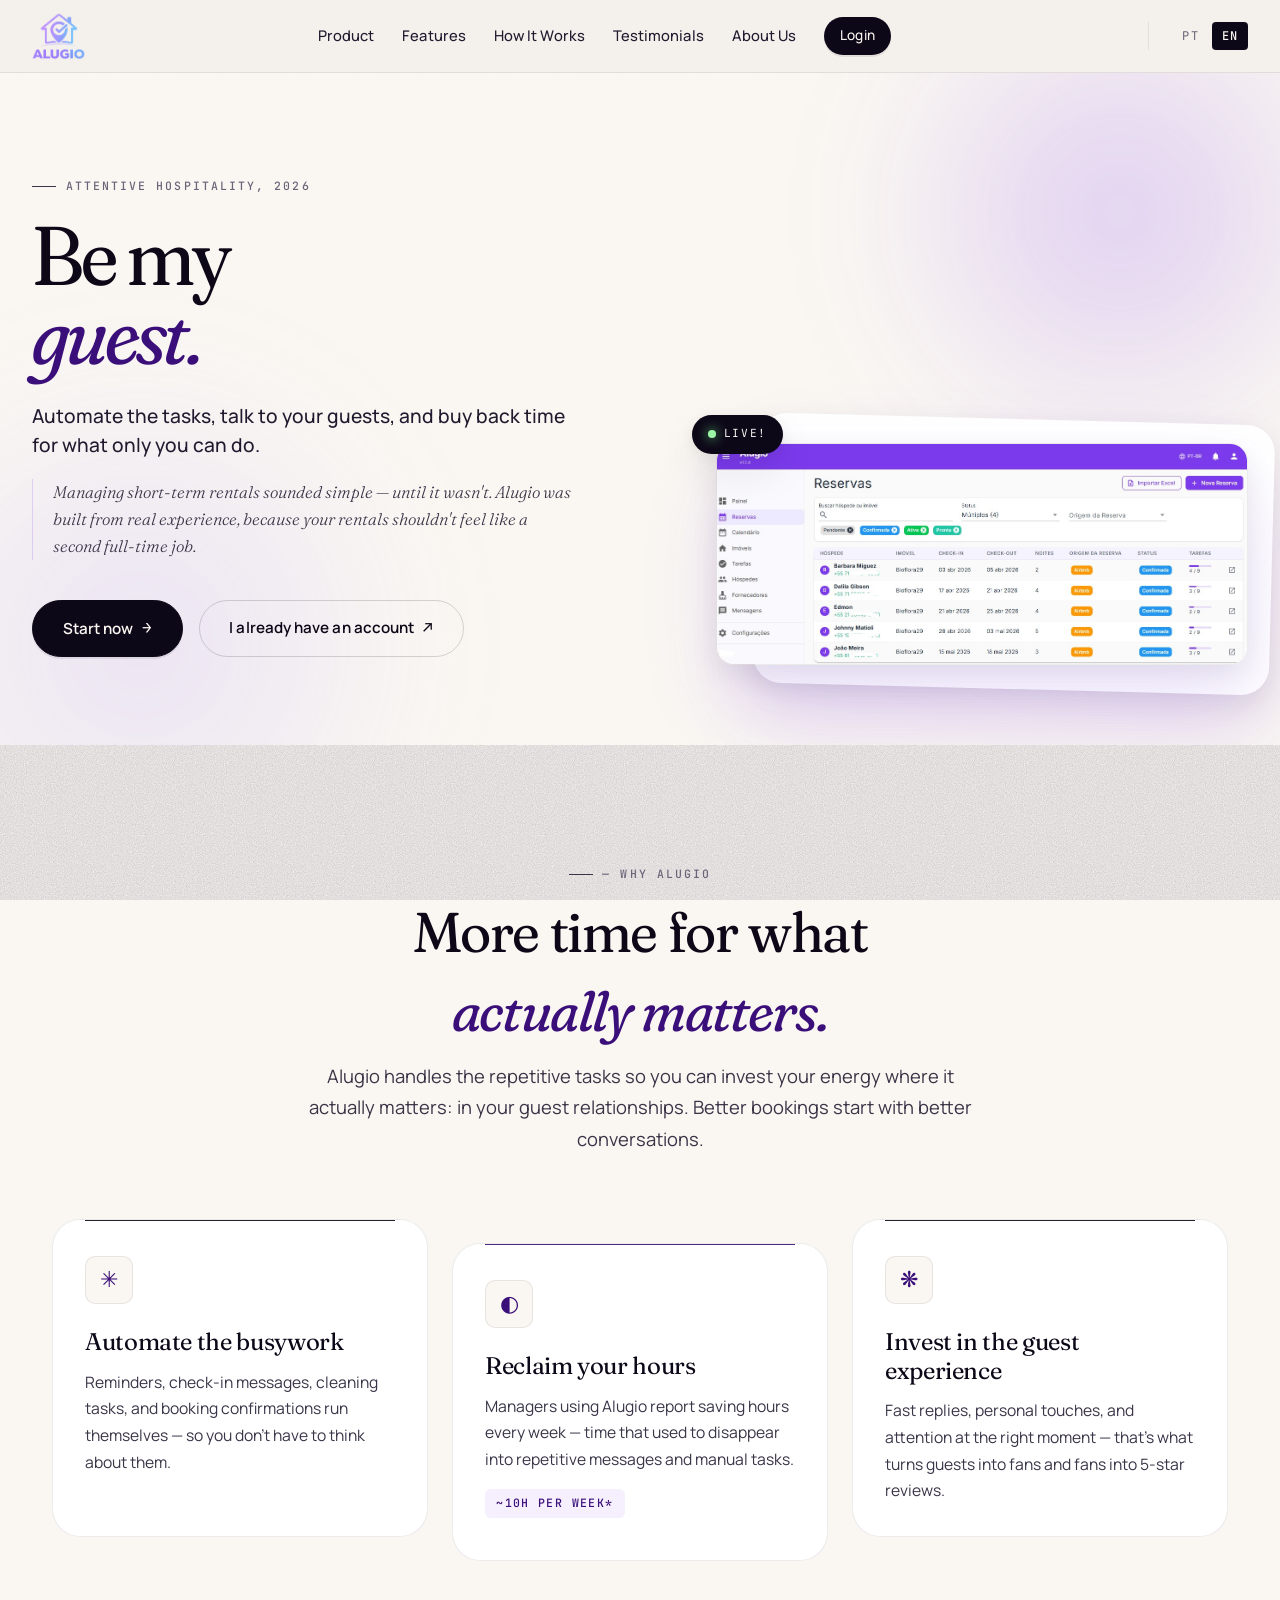
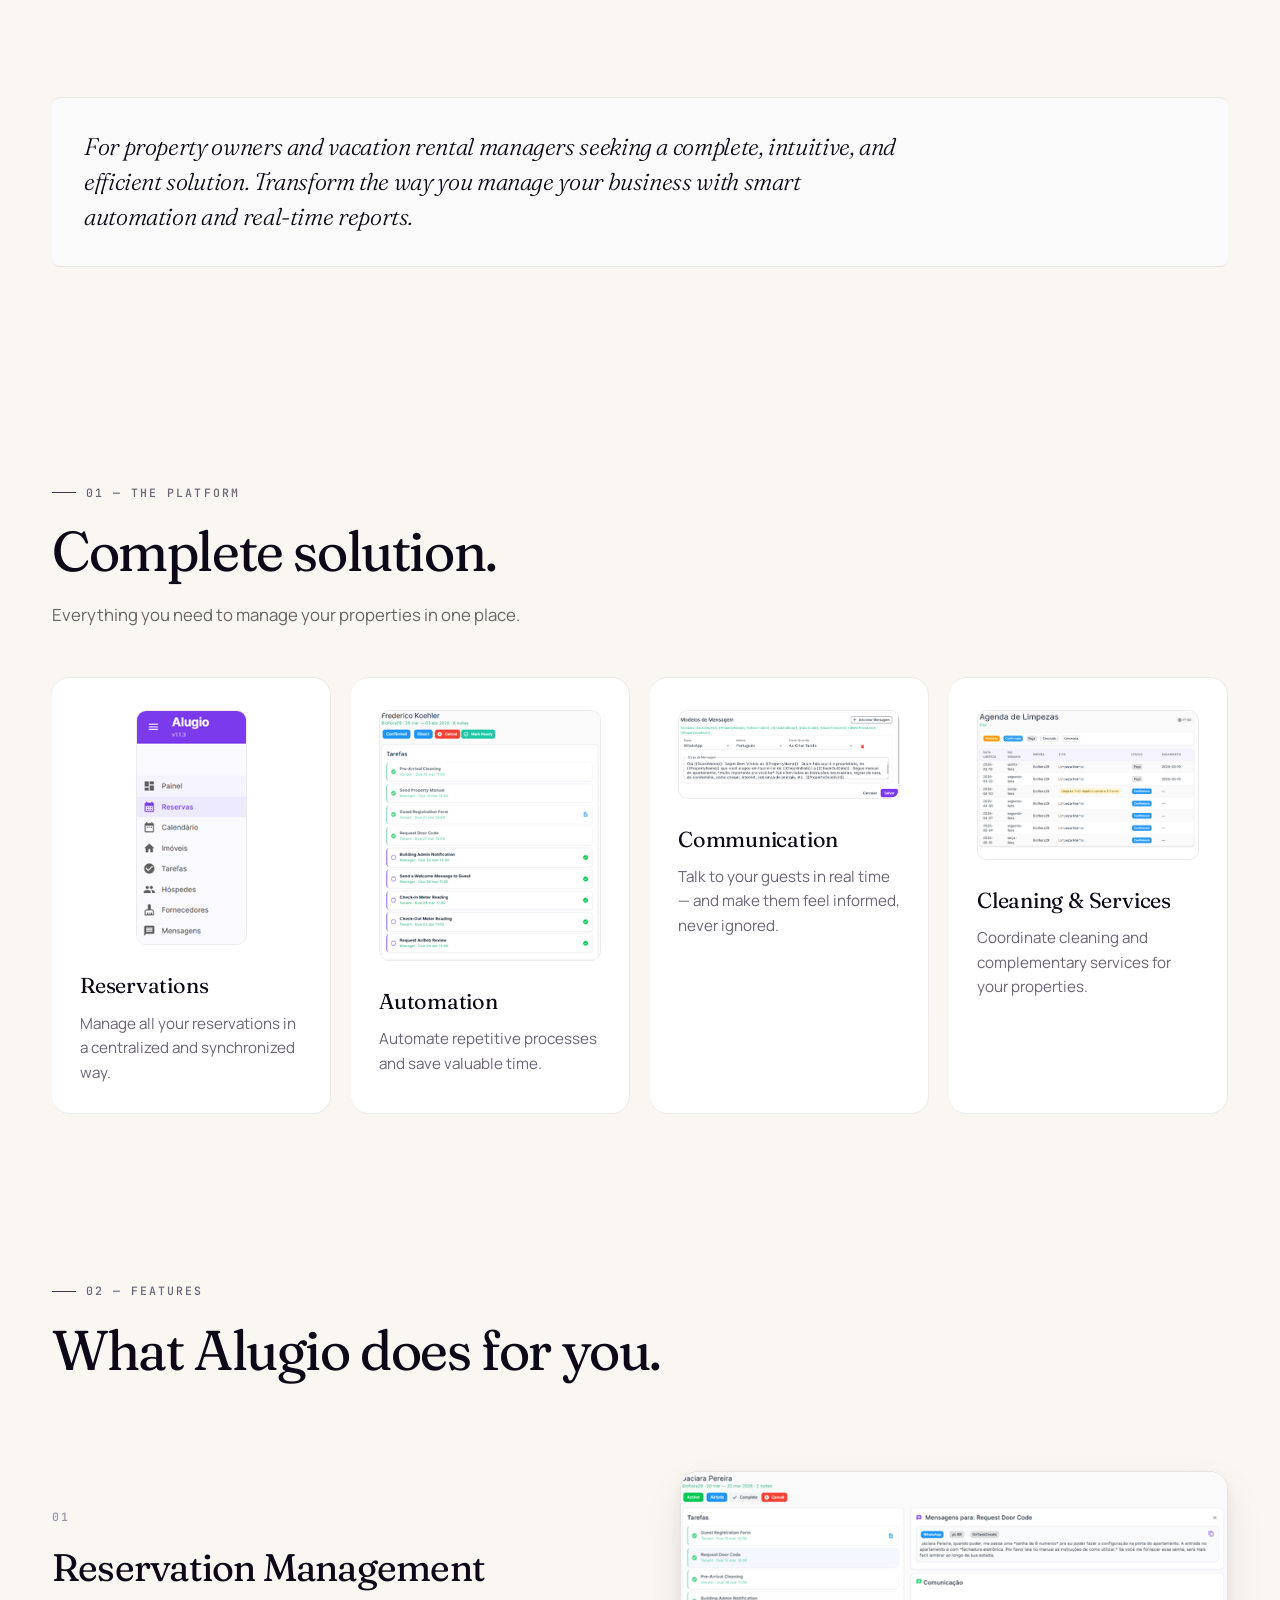
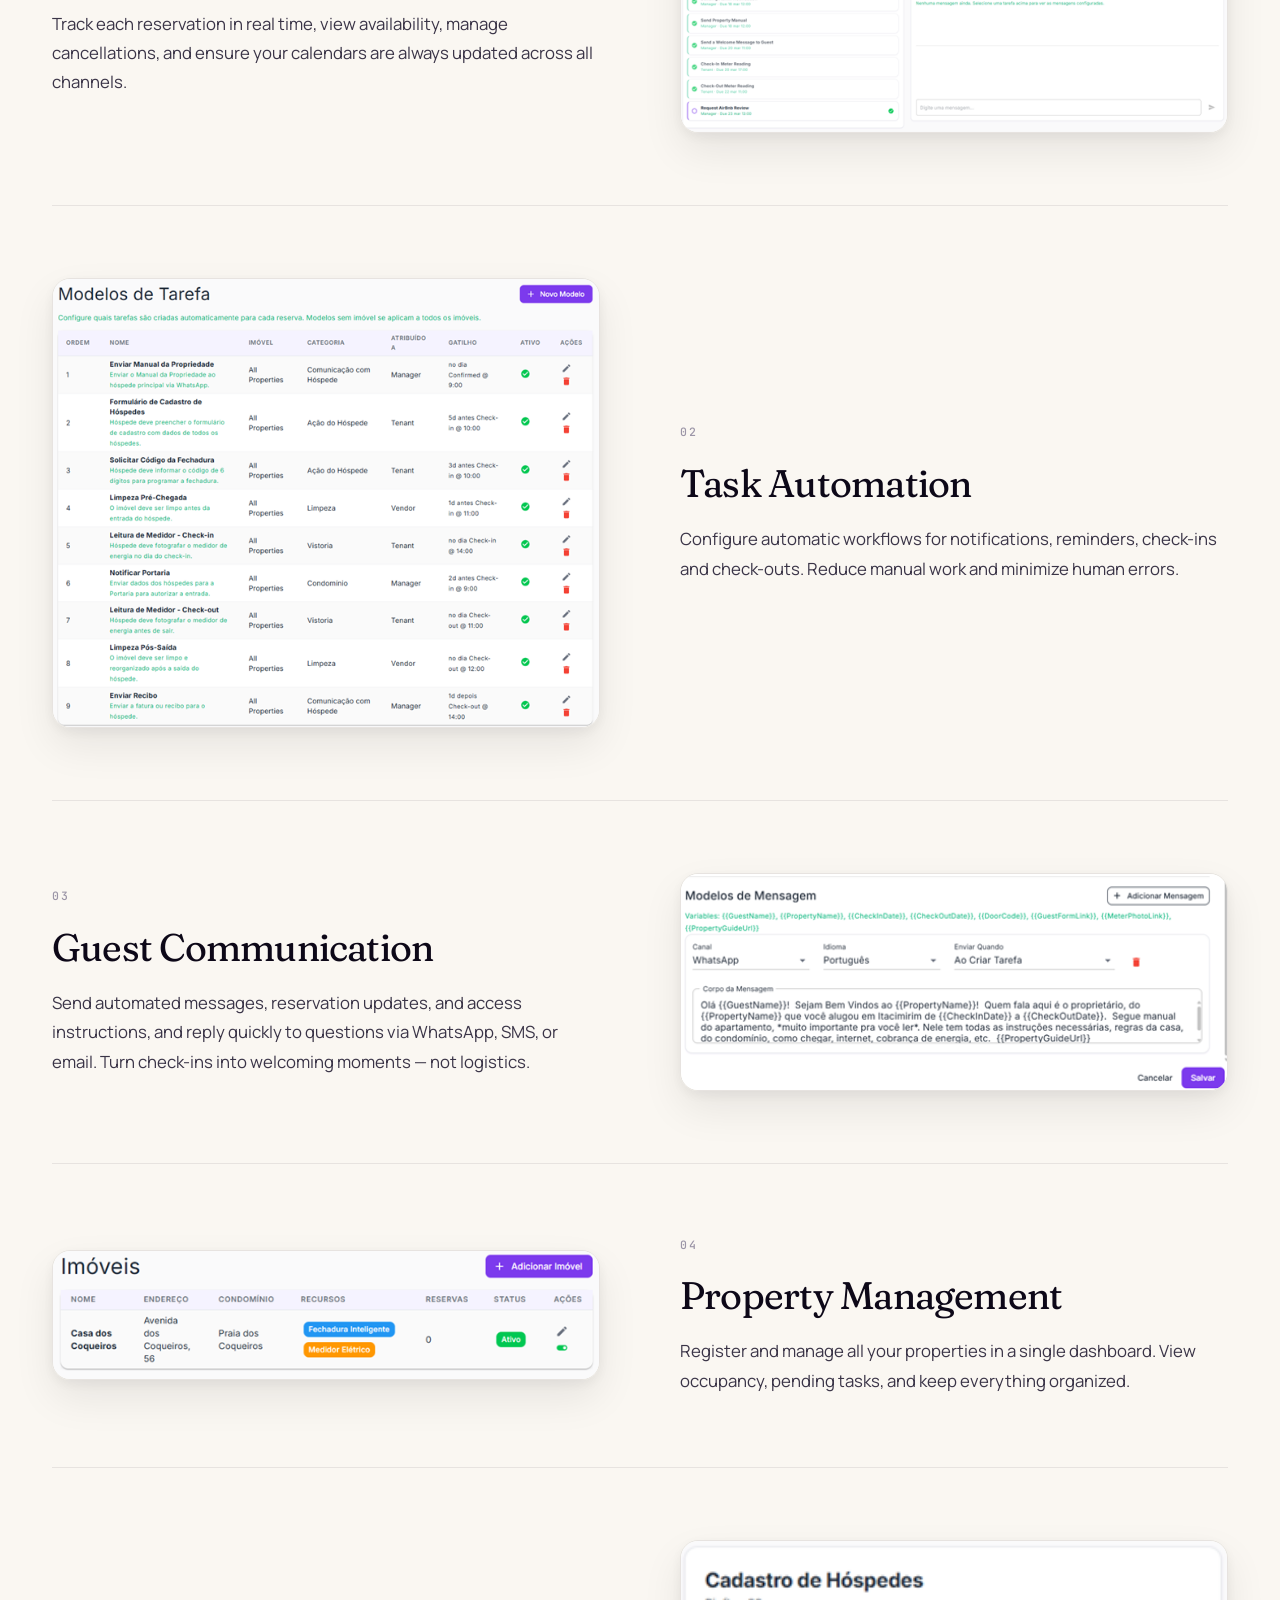
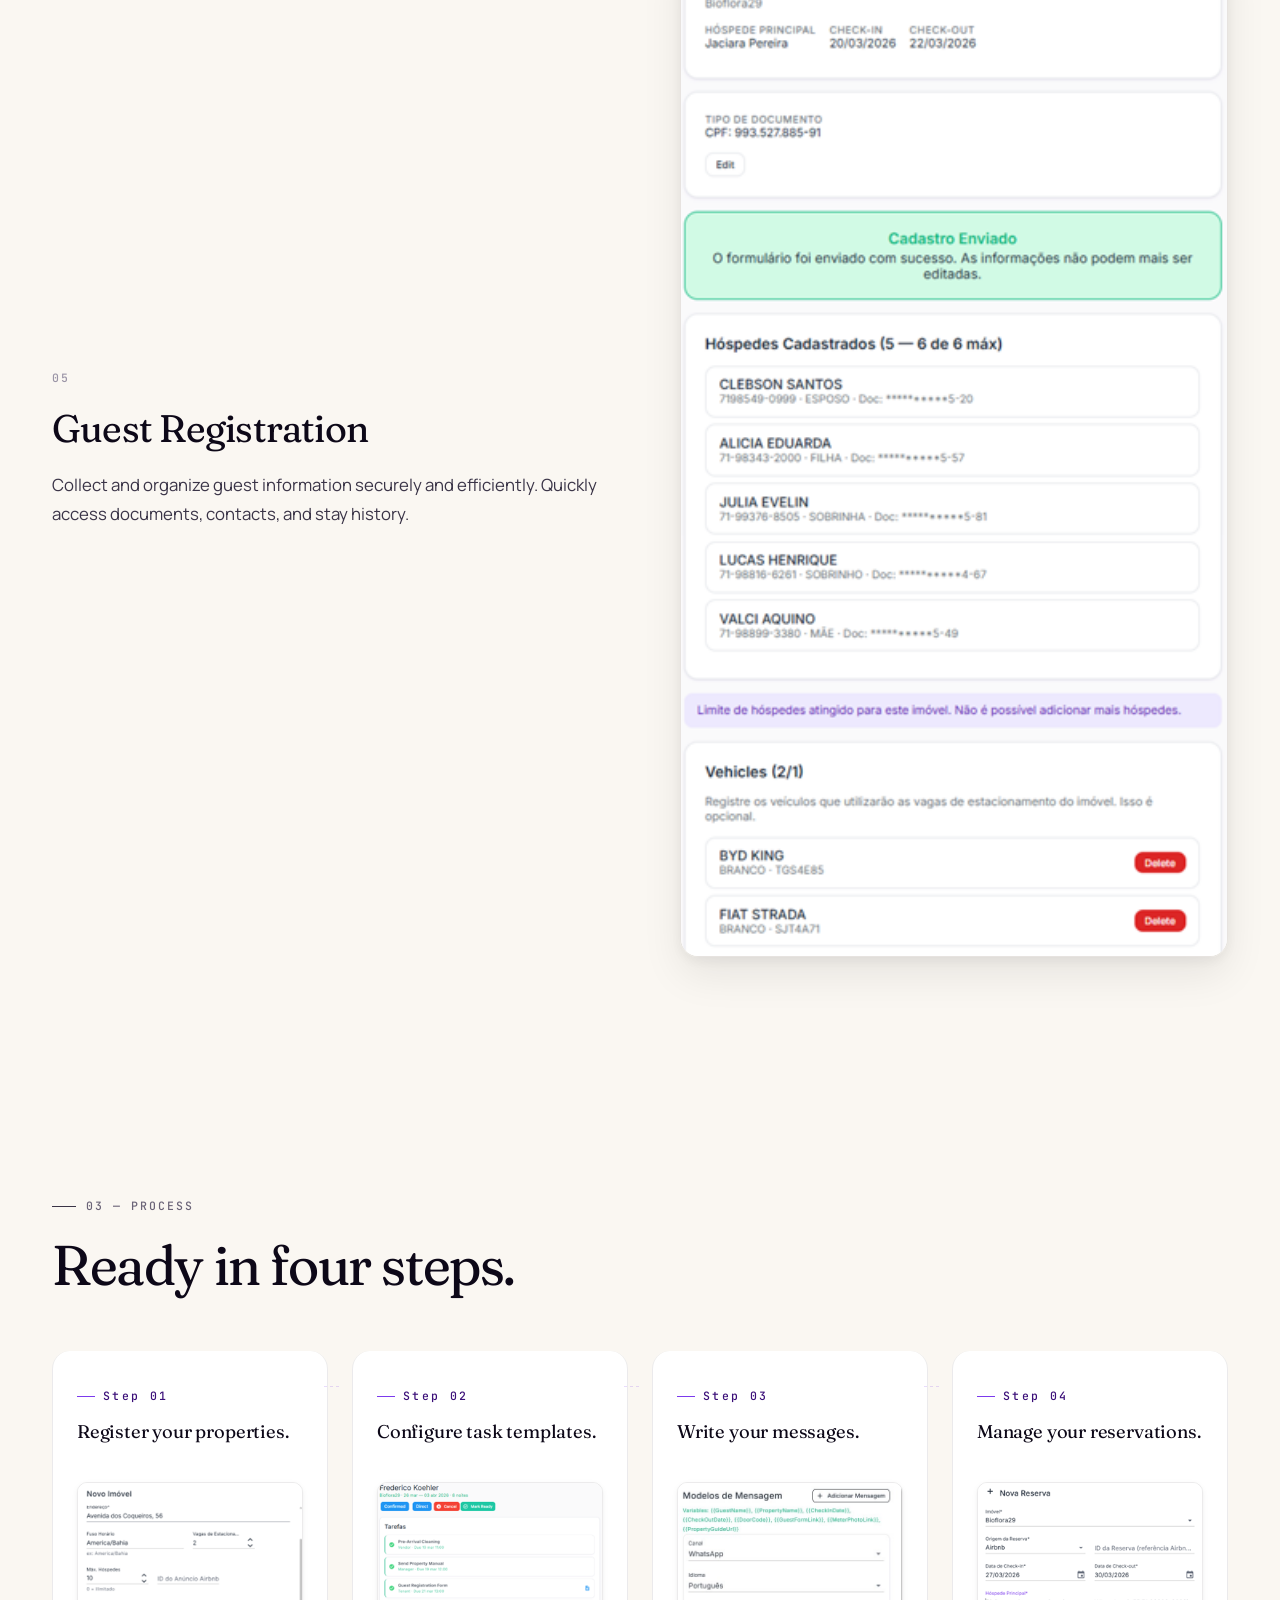
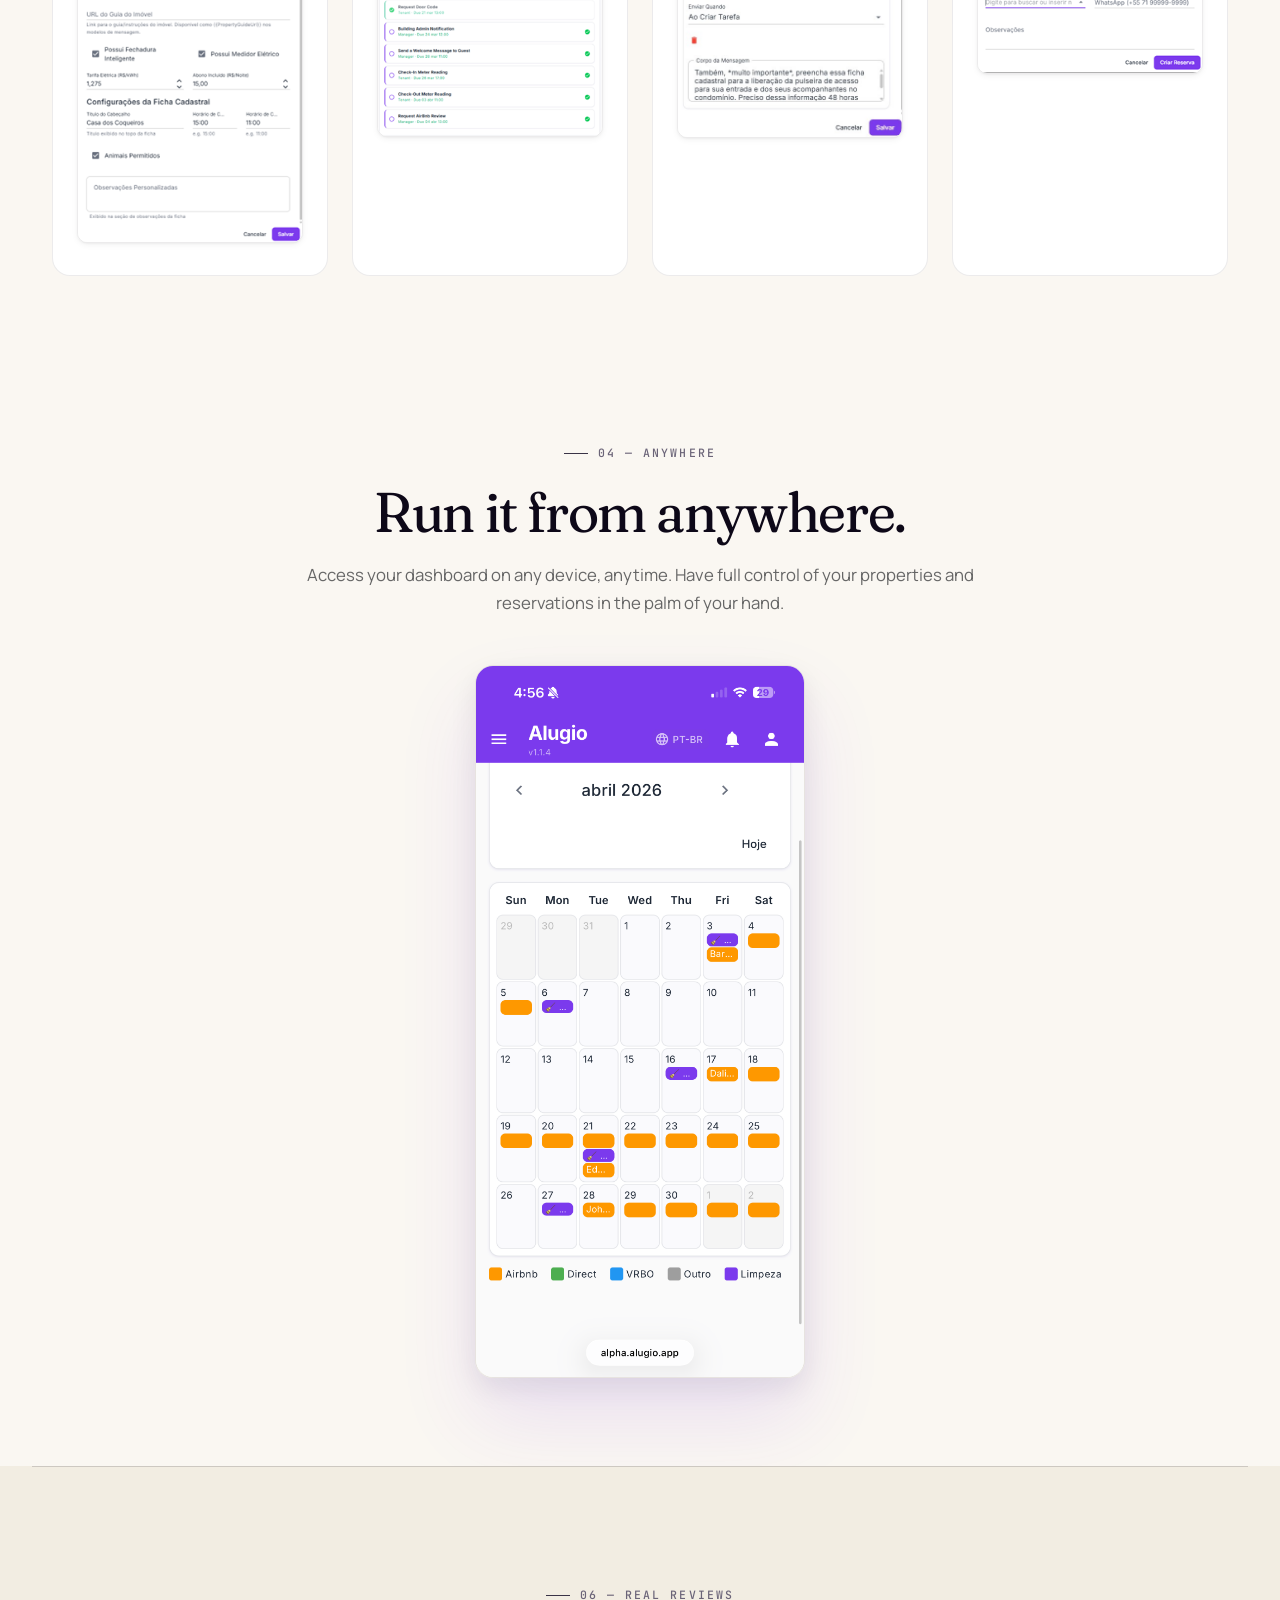
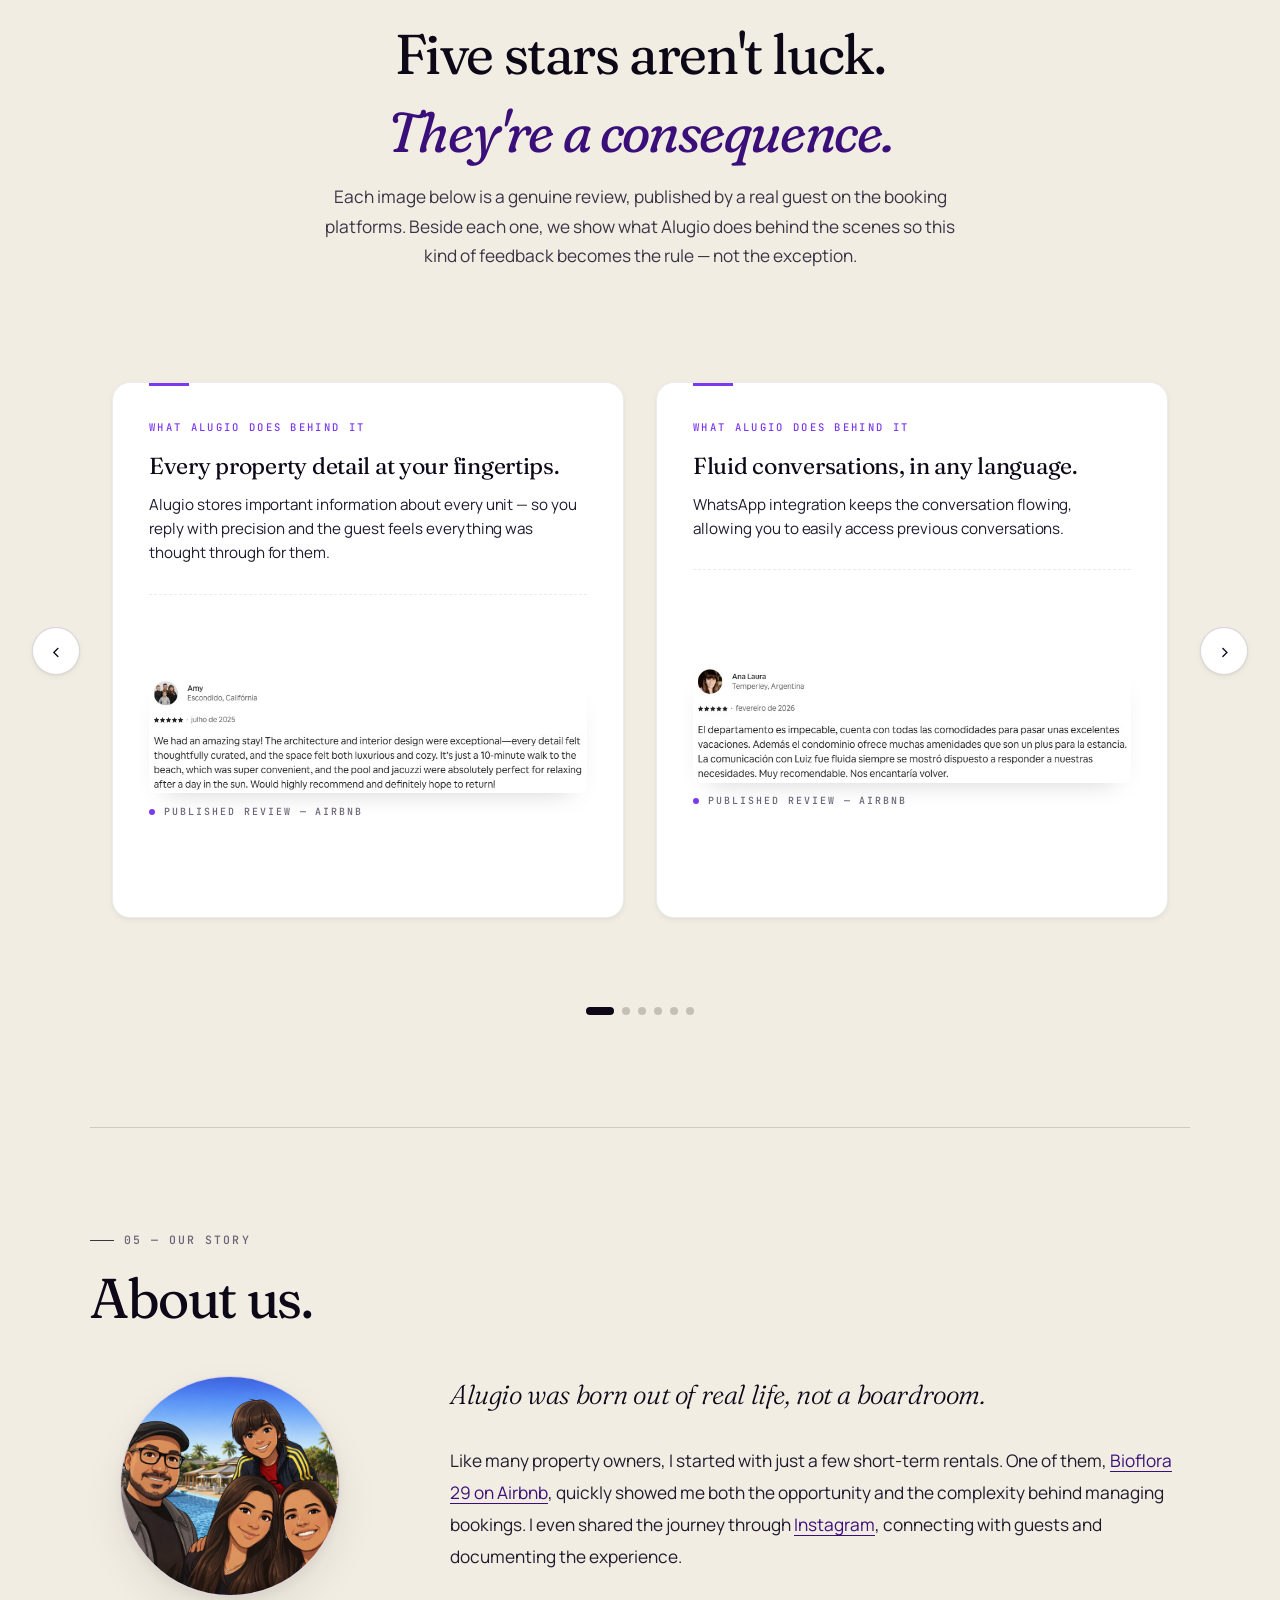
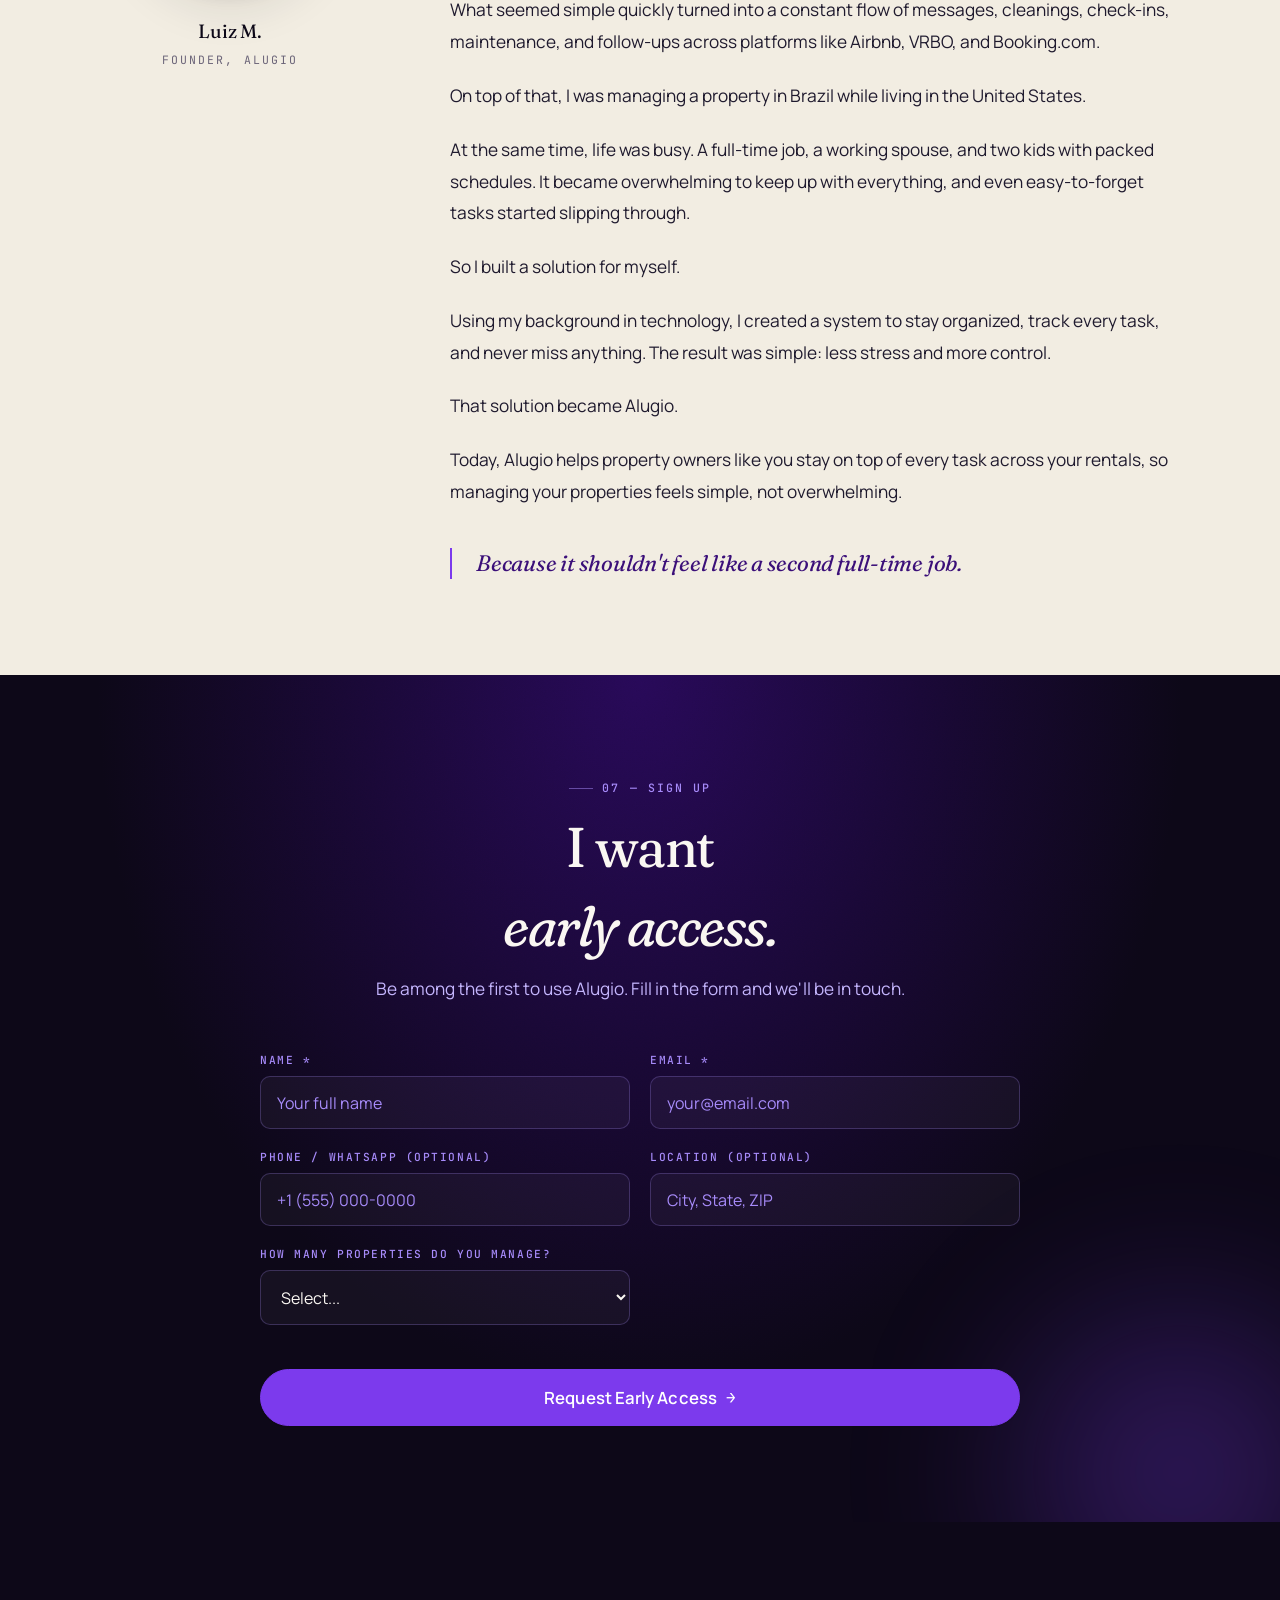
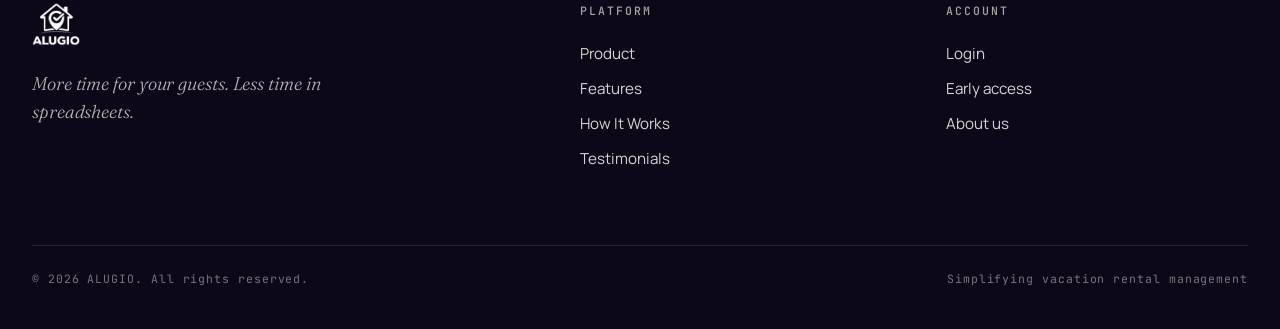
==== commit b6811c09: "Fix swapped PT/EN hero badge translations Co-Authored-By: Claude Opus 4.7 <noreply@anthropic.com>" ====
--- a/index.html
+++ b/index.html
@@ -66,7 +66,7 @@
                     </div>
                 </div>
                 <div class="hero-visual reveal" style="--reveal-delay: 200ms;">
-                    <div class="hero-badge" data-lang-pt="Live!" data-lang-en="Já Disponivel!">Agora em Alpha</div>
+                    <div class="hero-badge" data-lang-pt="Já Disponivel!" data-lang-en="Live!">Já Disponível!</div>
                     <div class="hero-screenshot">
                         <img src="assets/reservas.jpg" alt="ALUGIO App">
                     </div>
